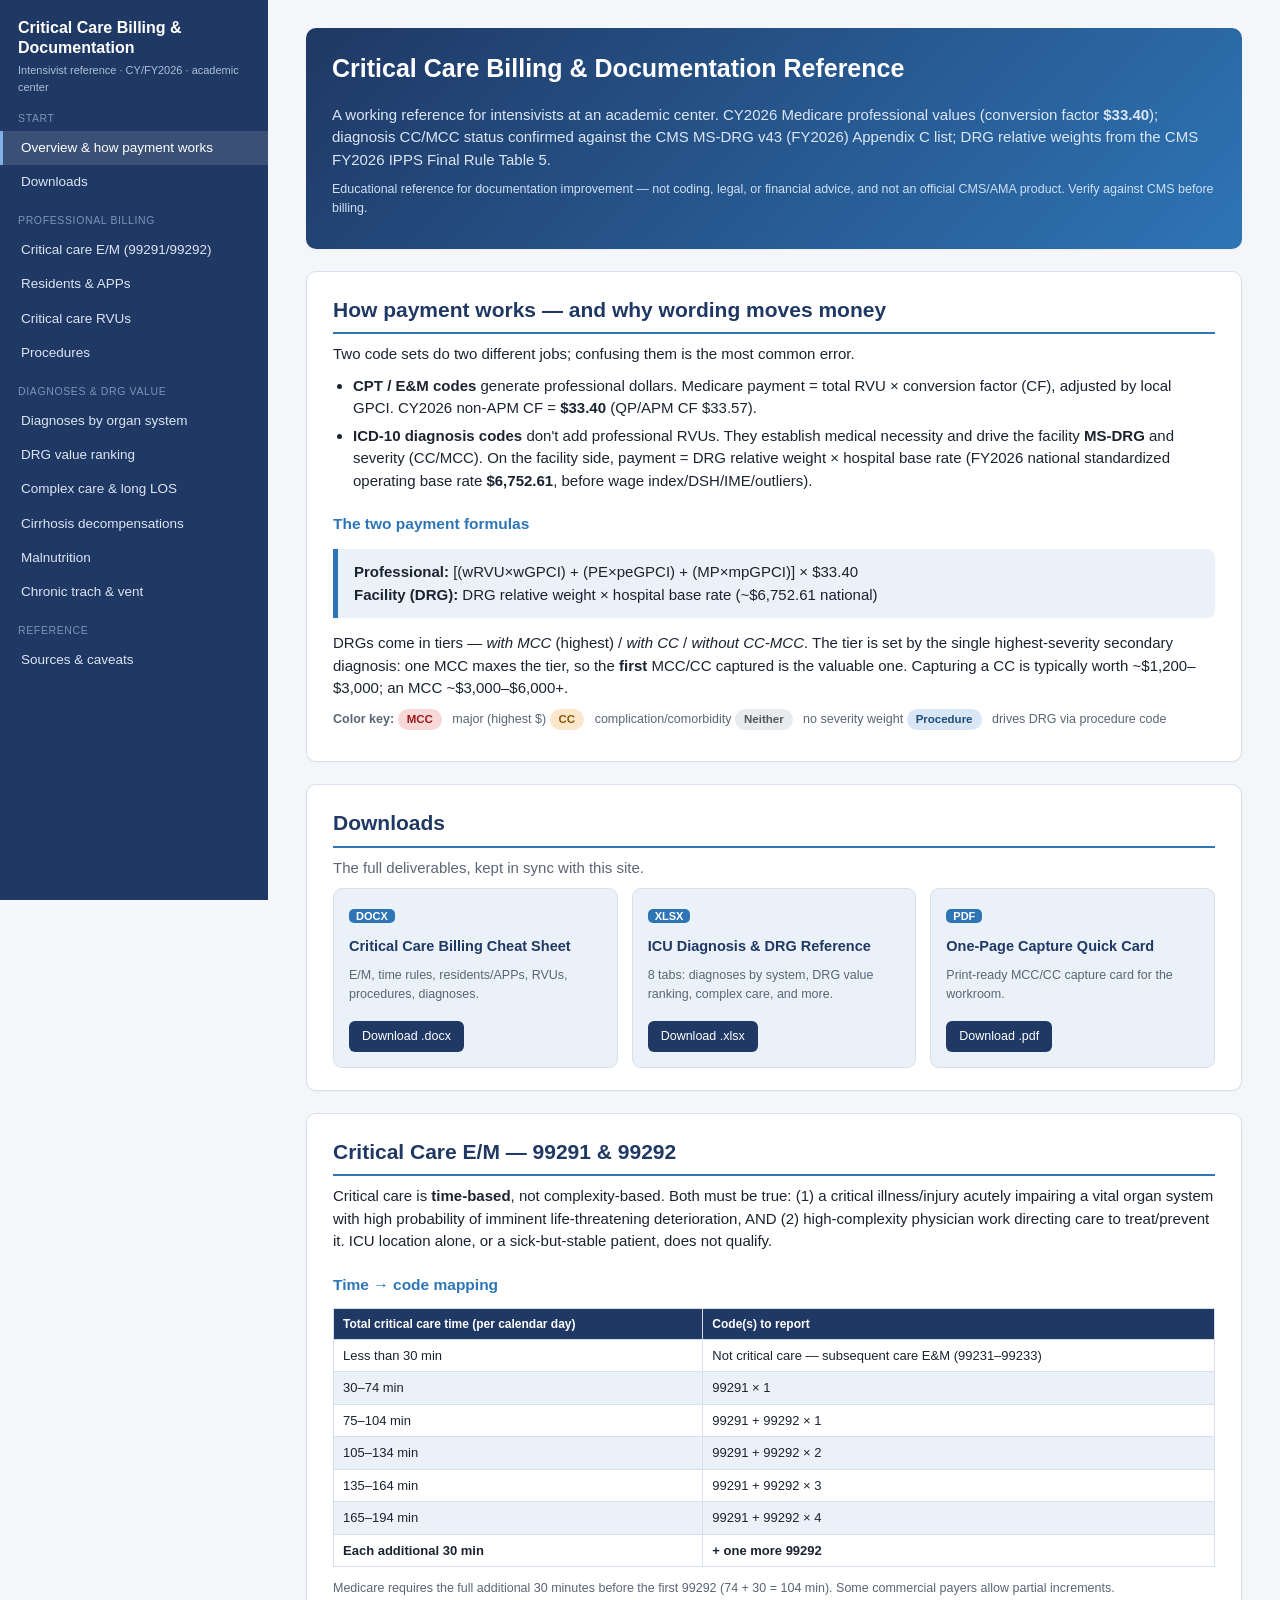
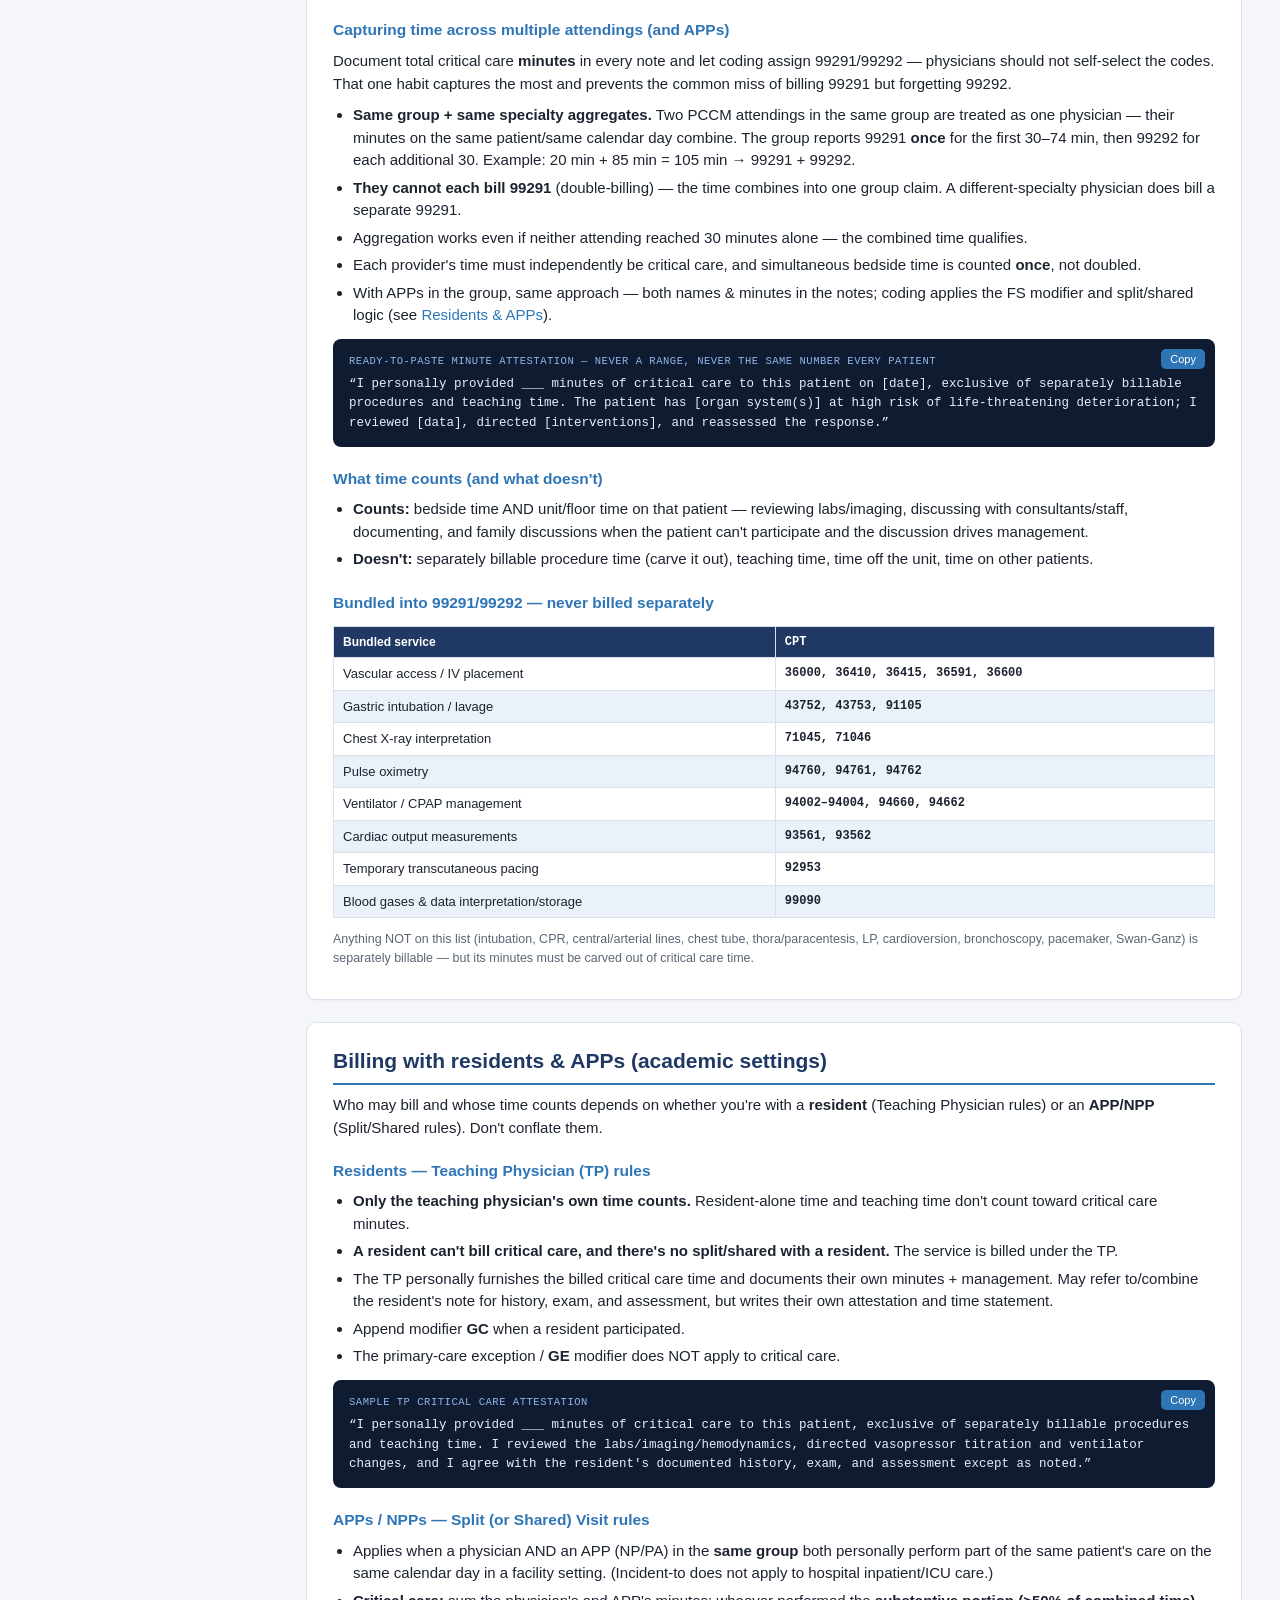
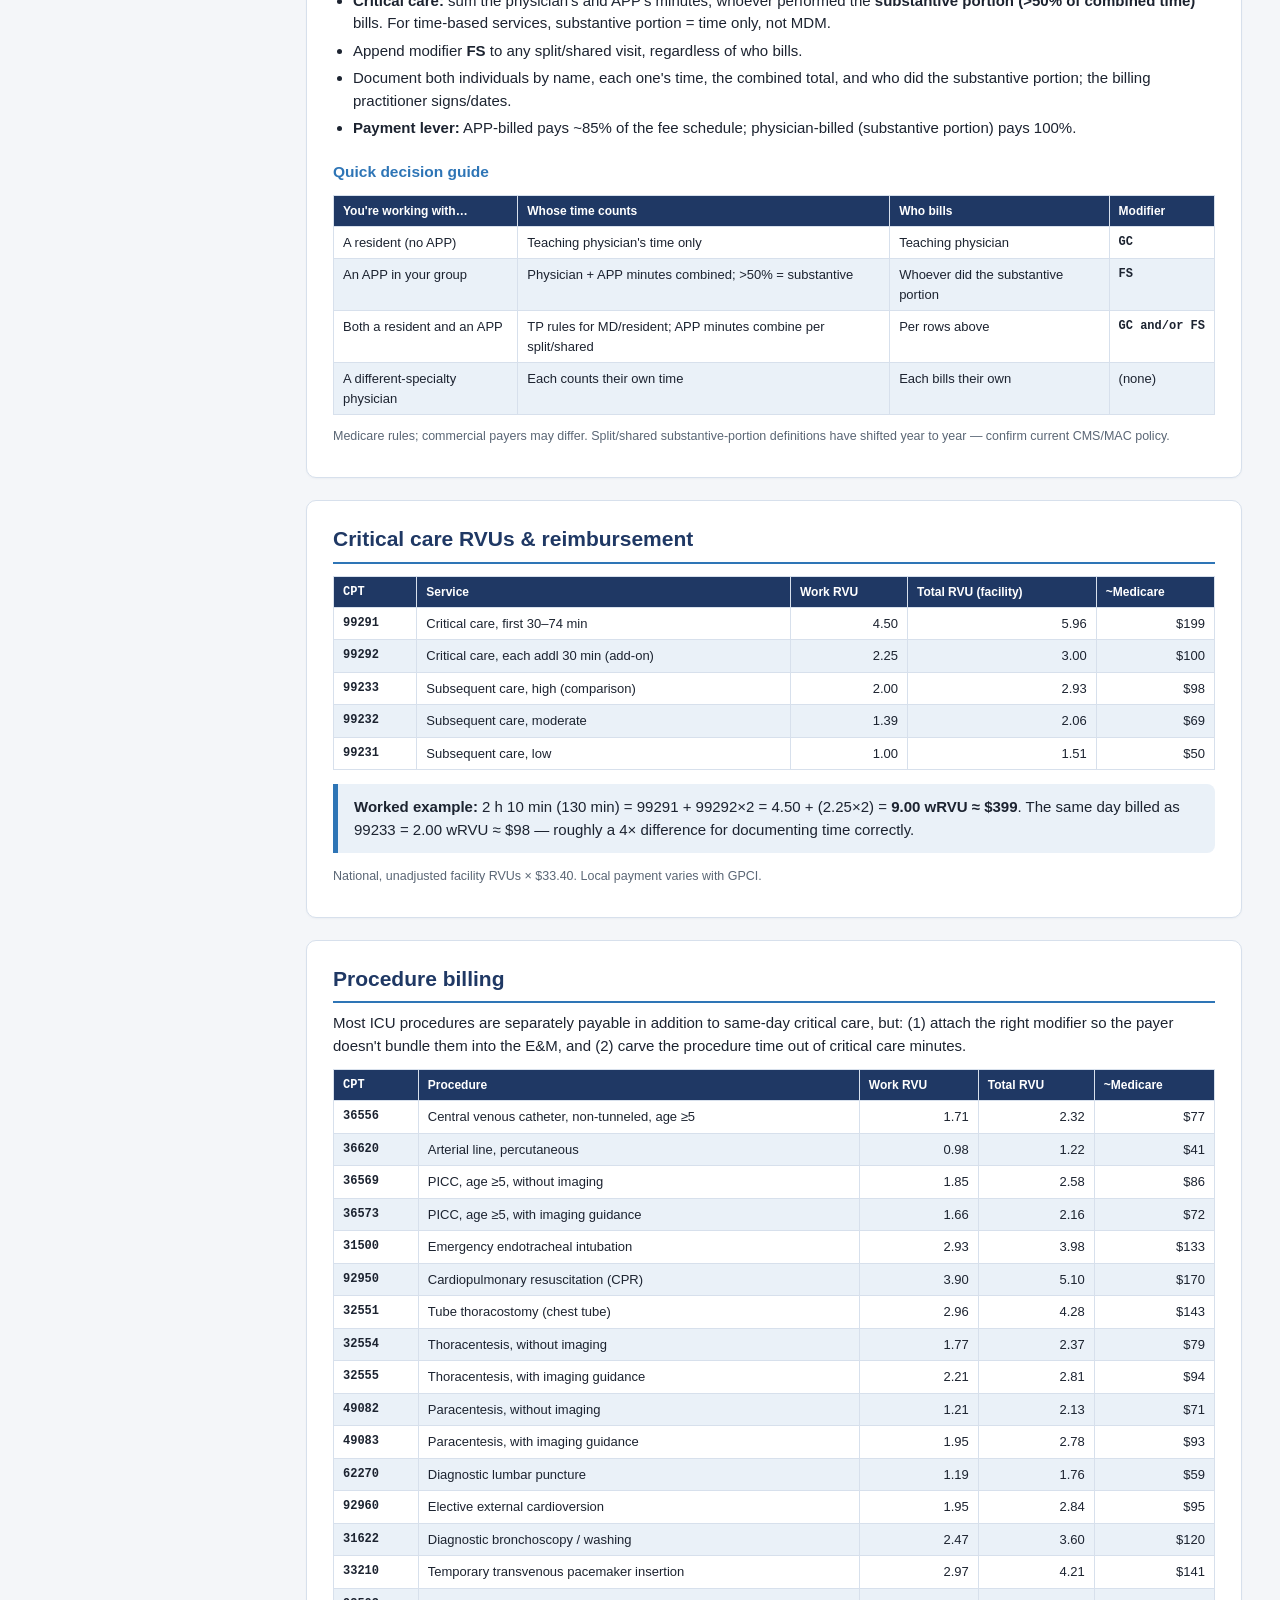
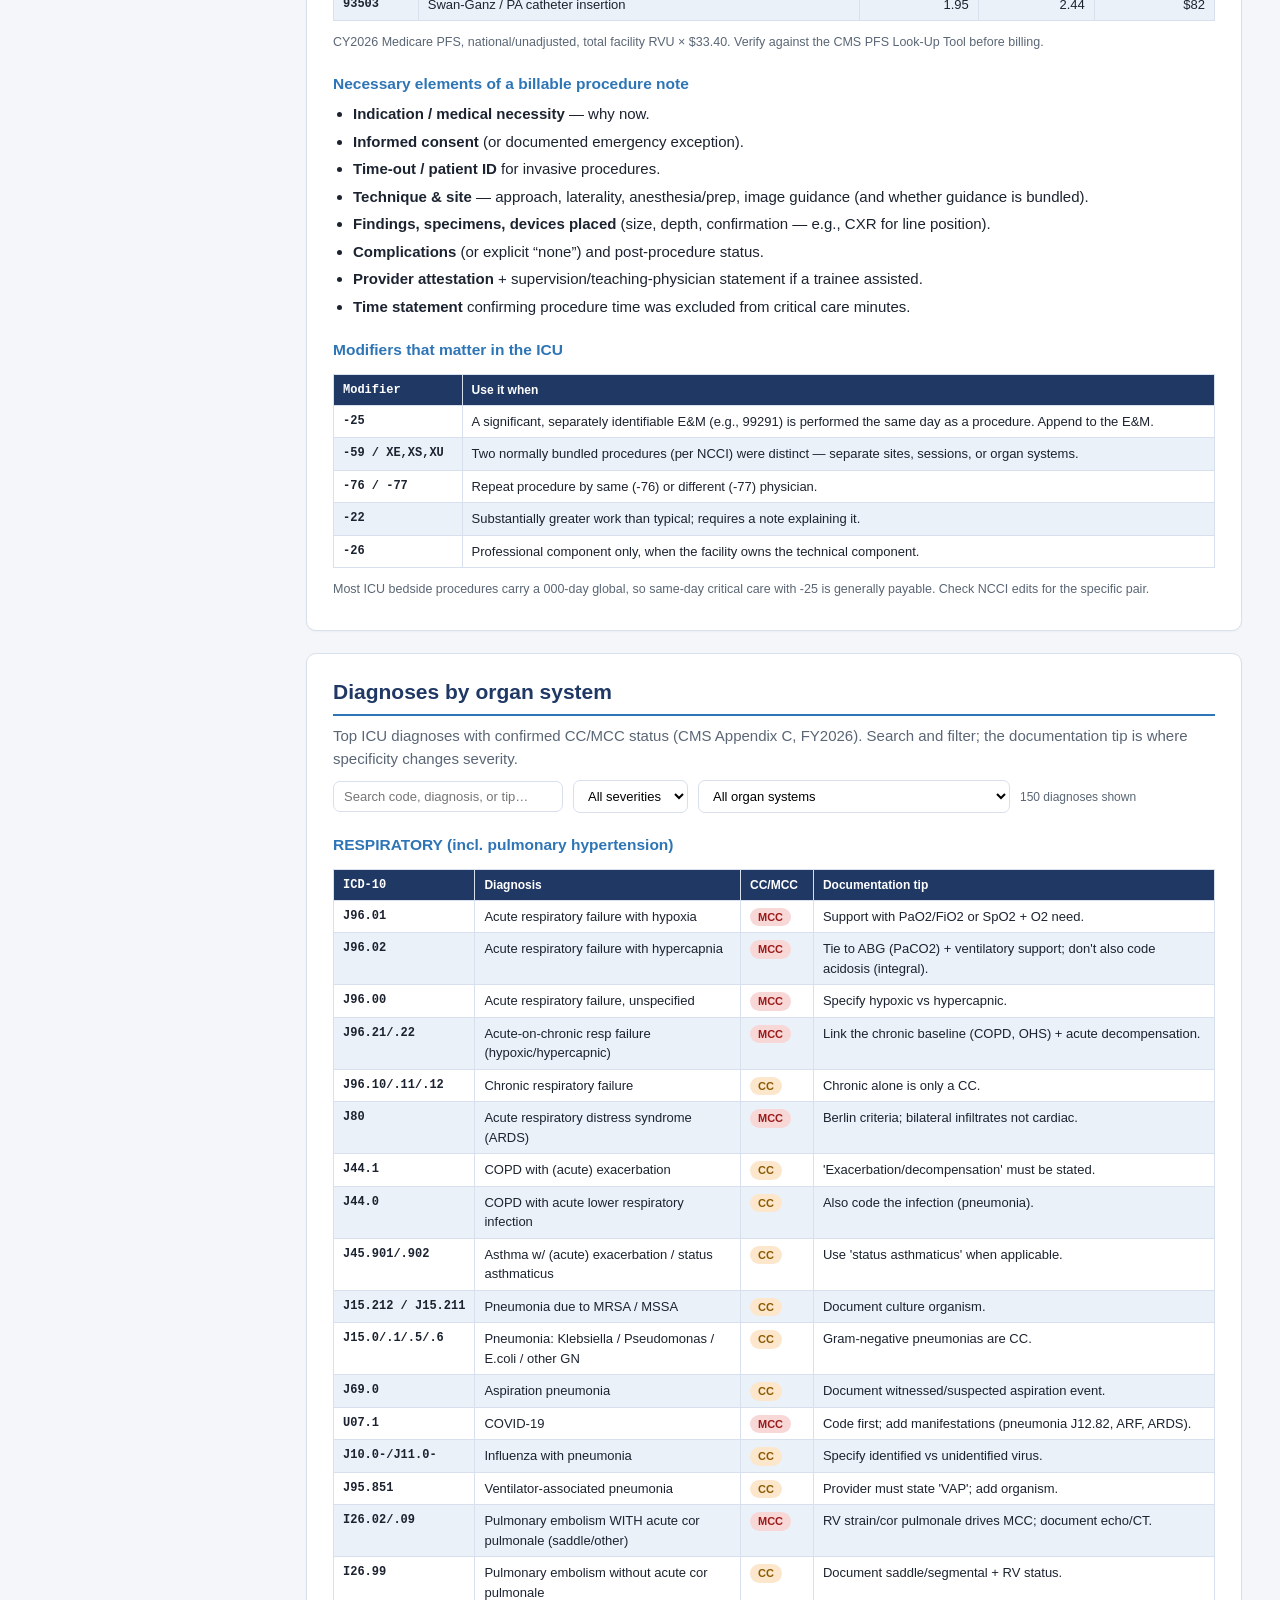
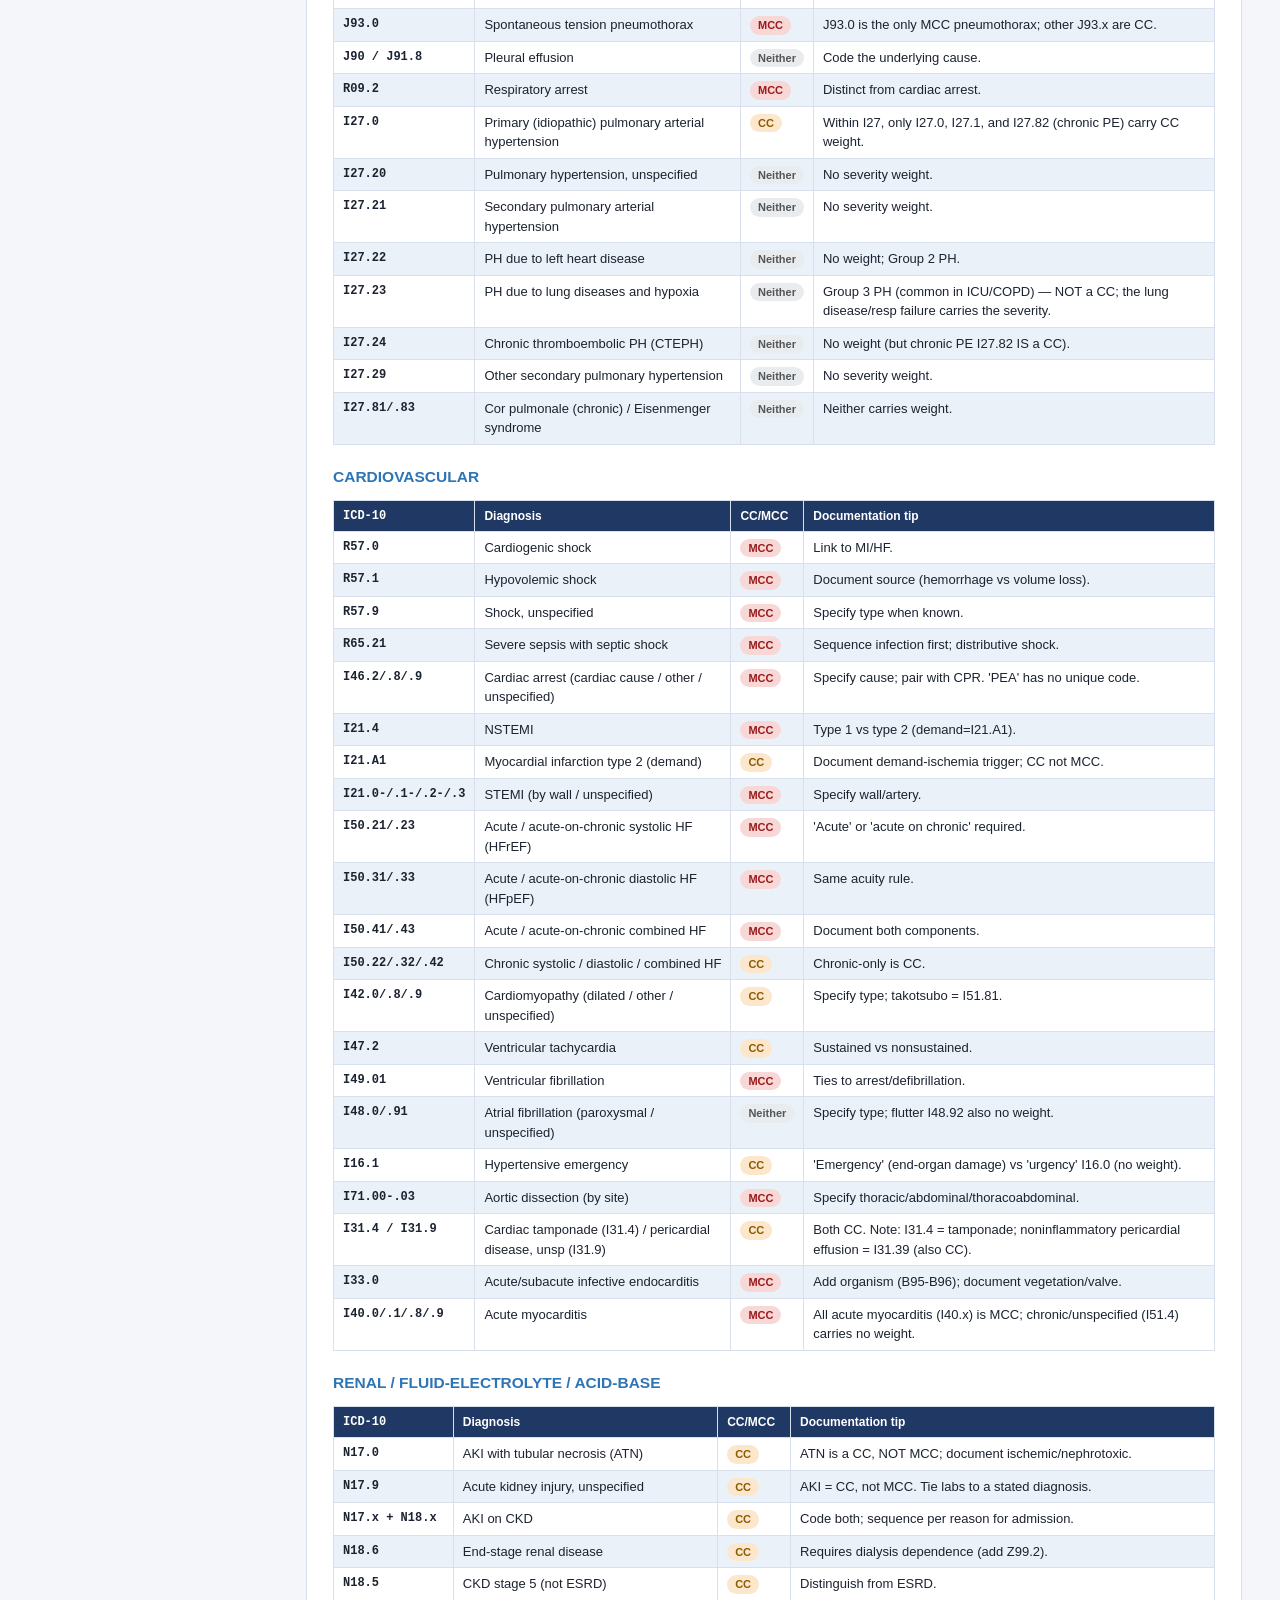
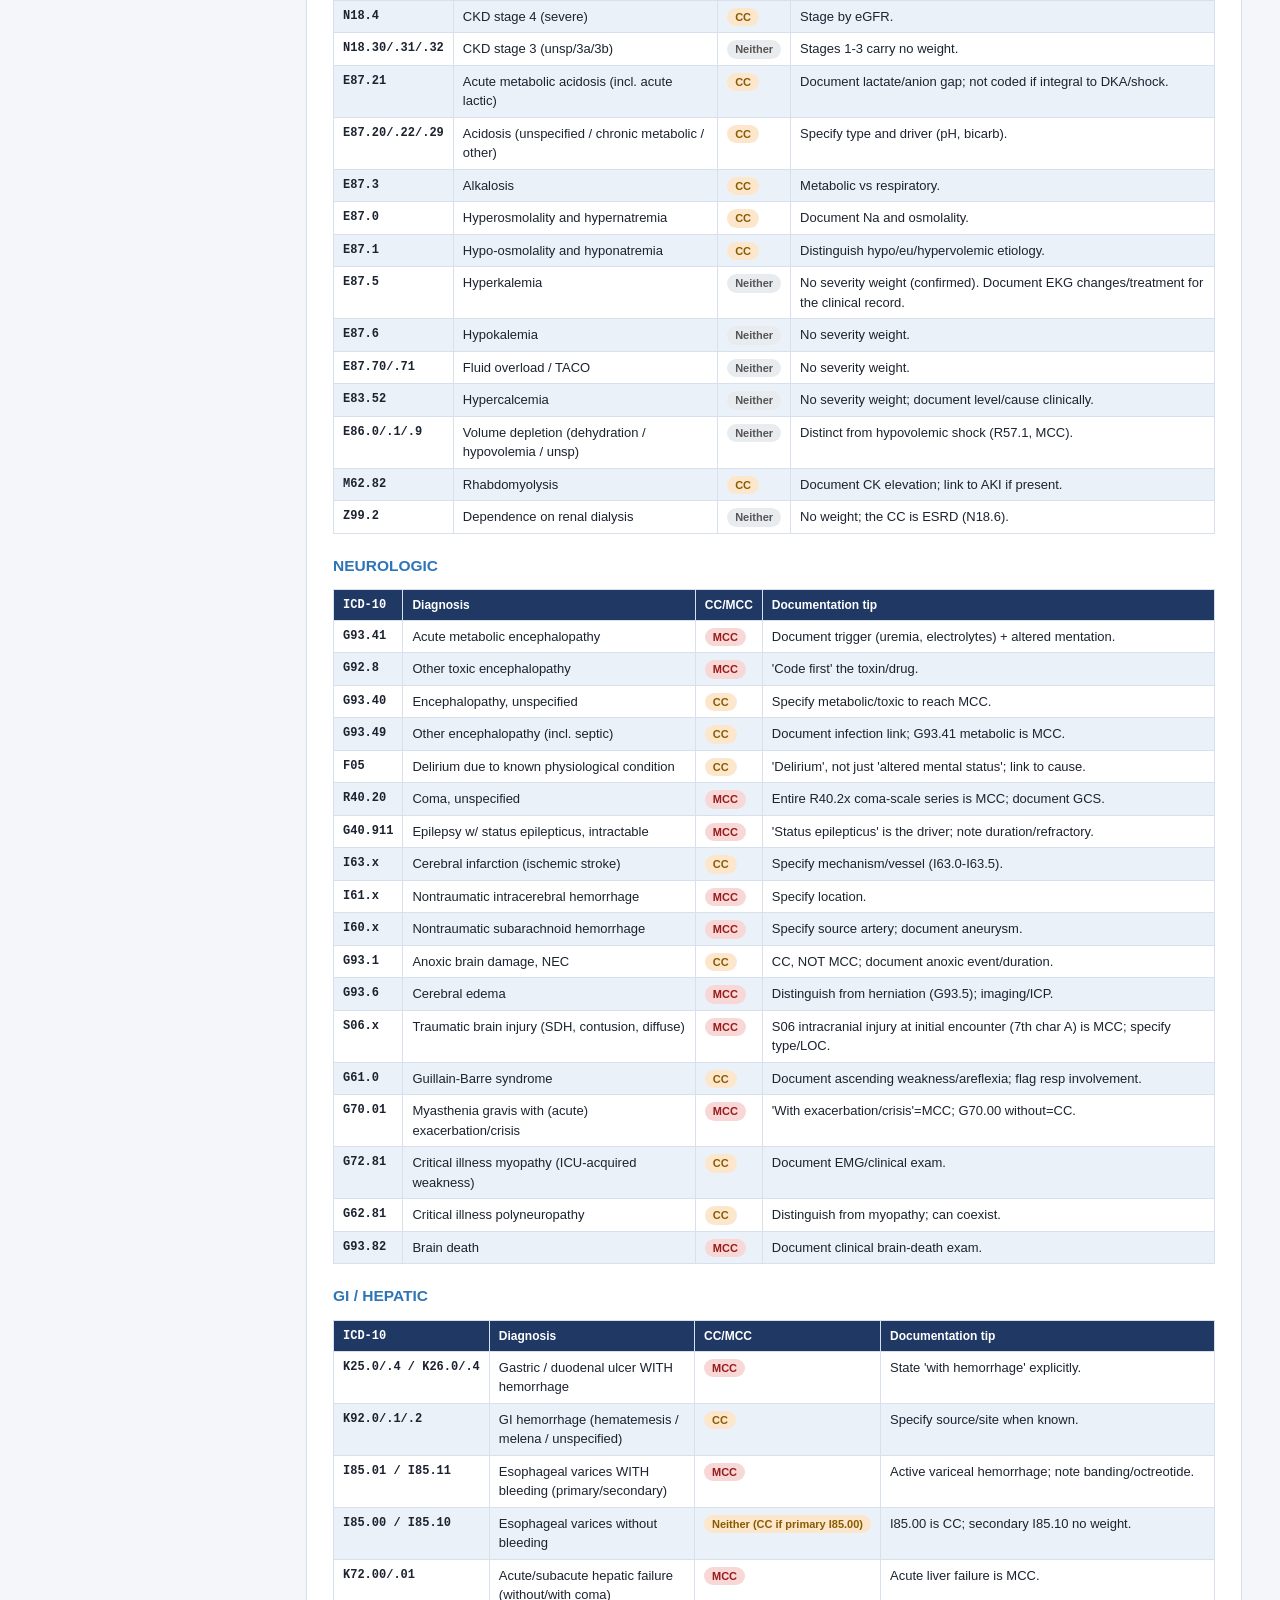
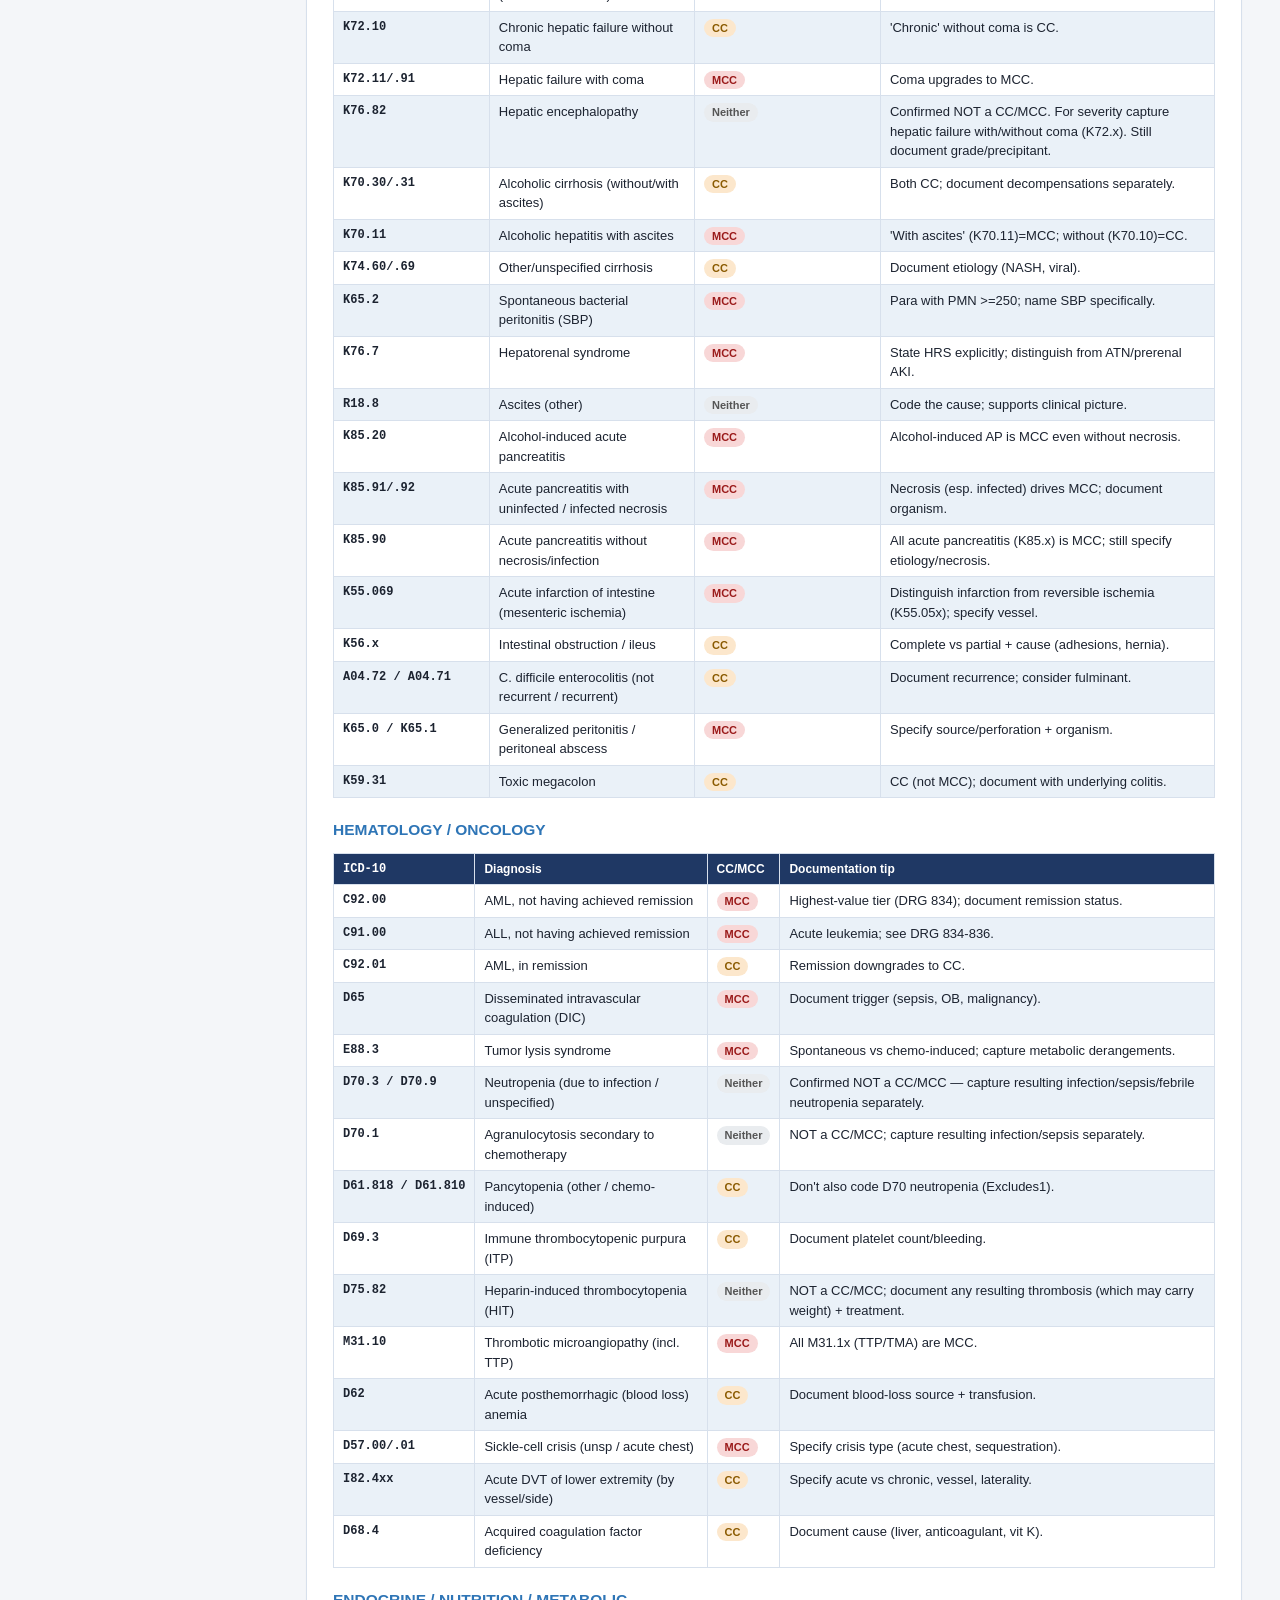
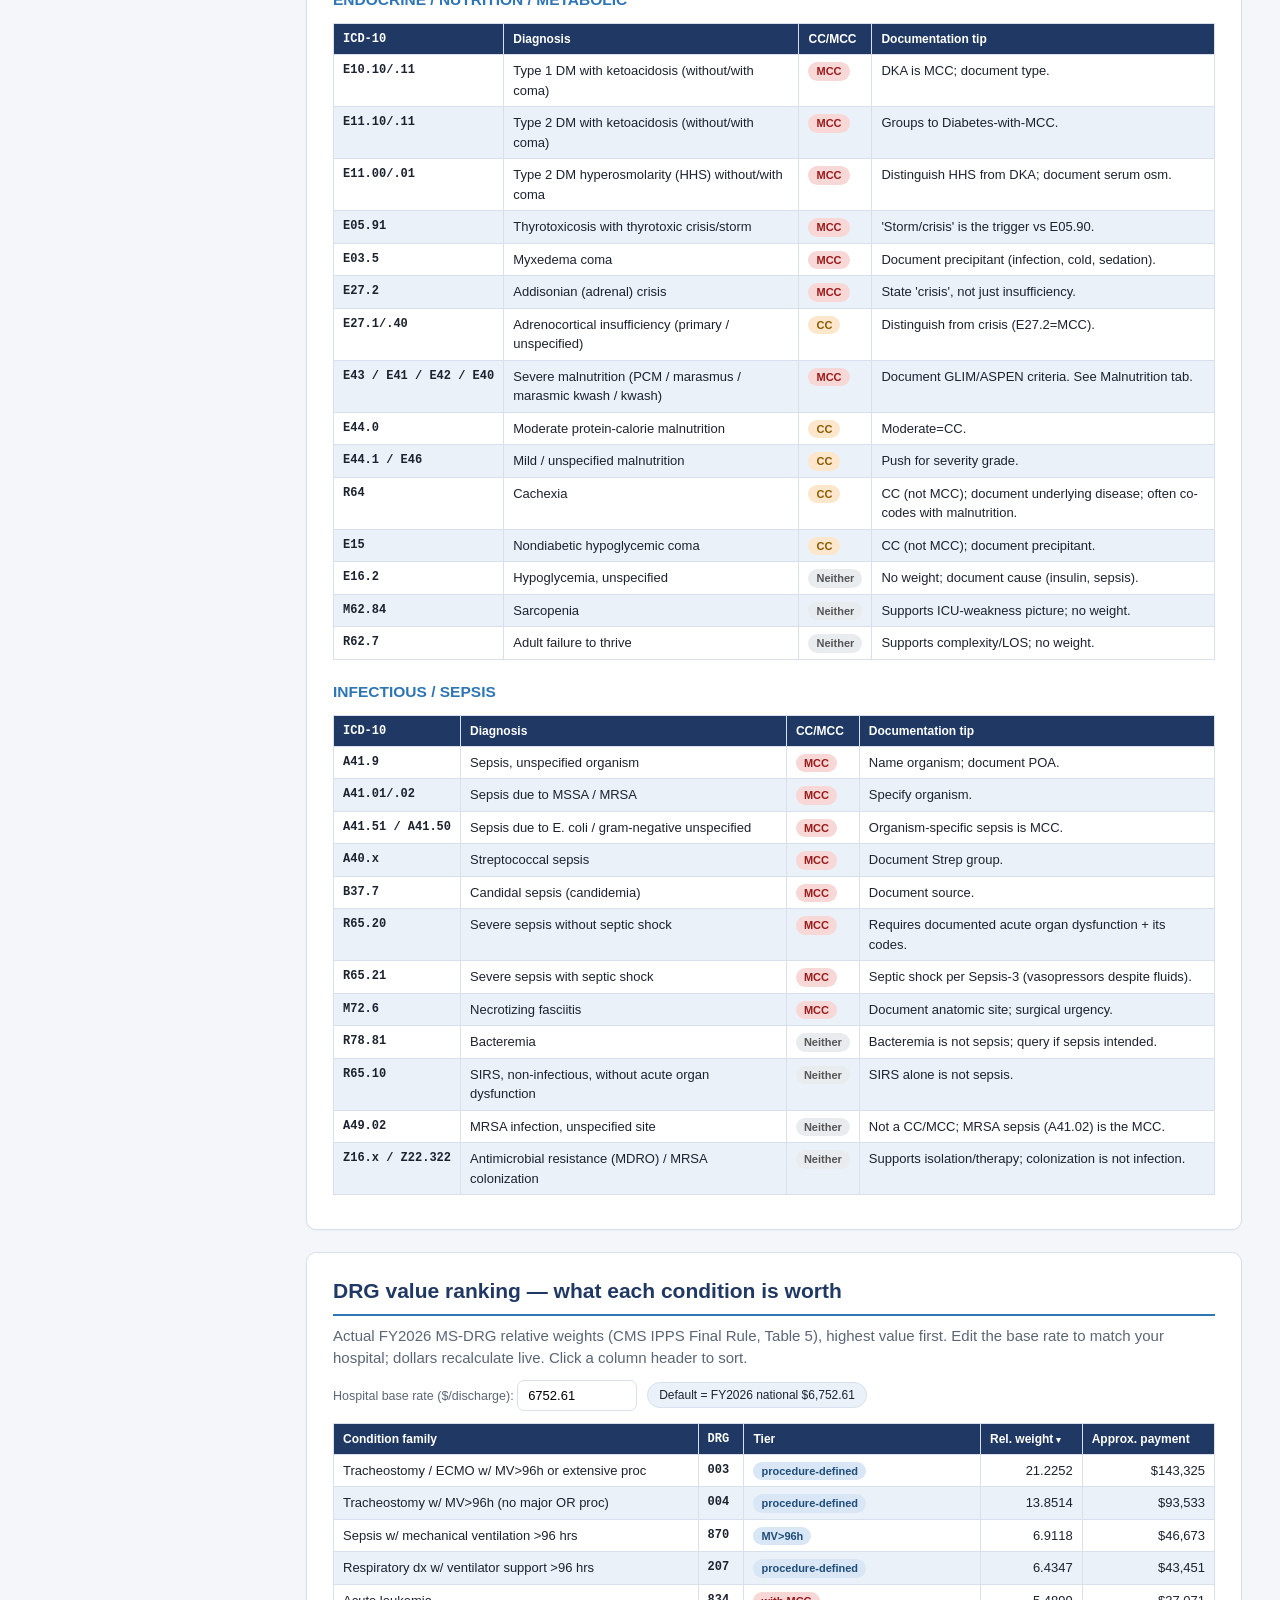
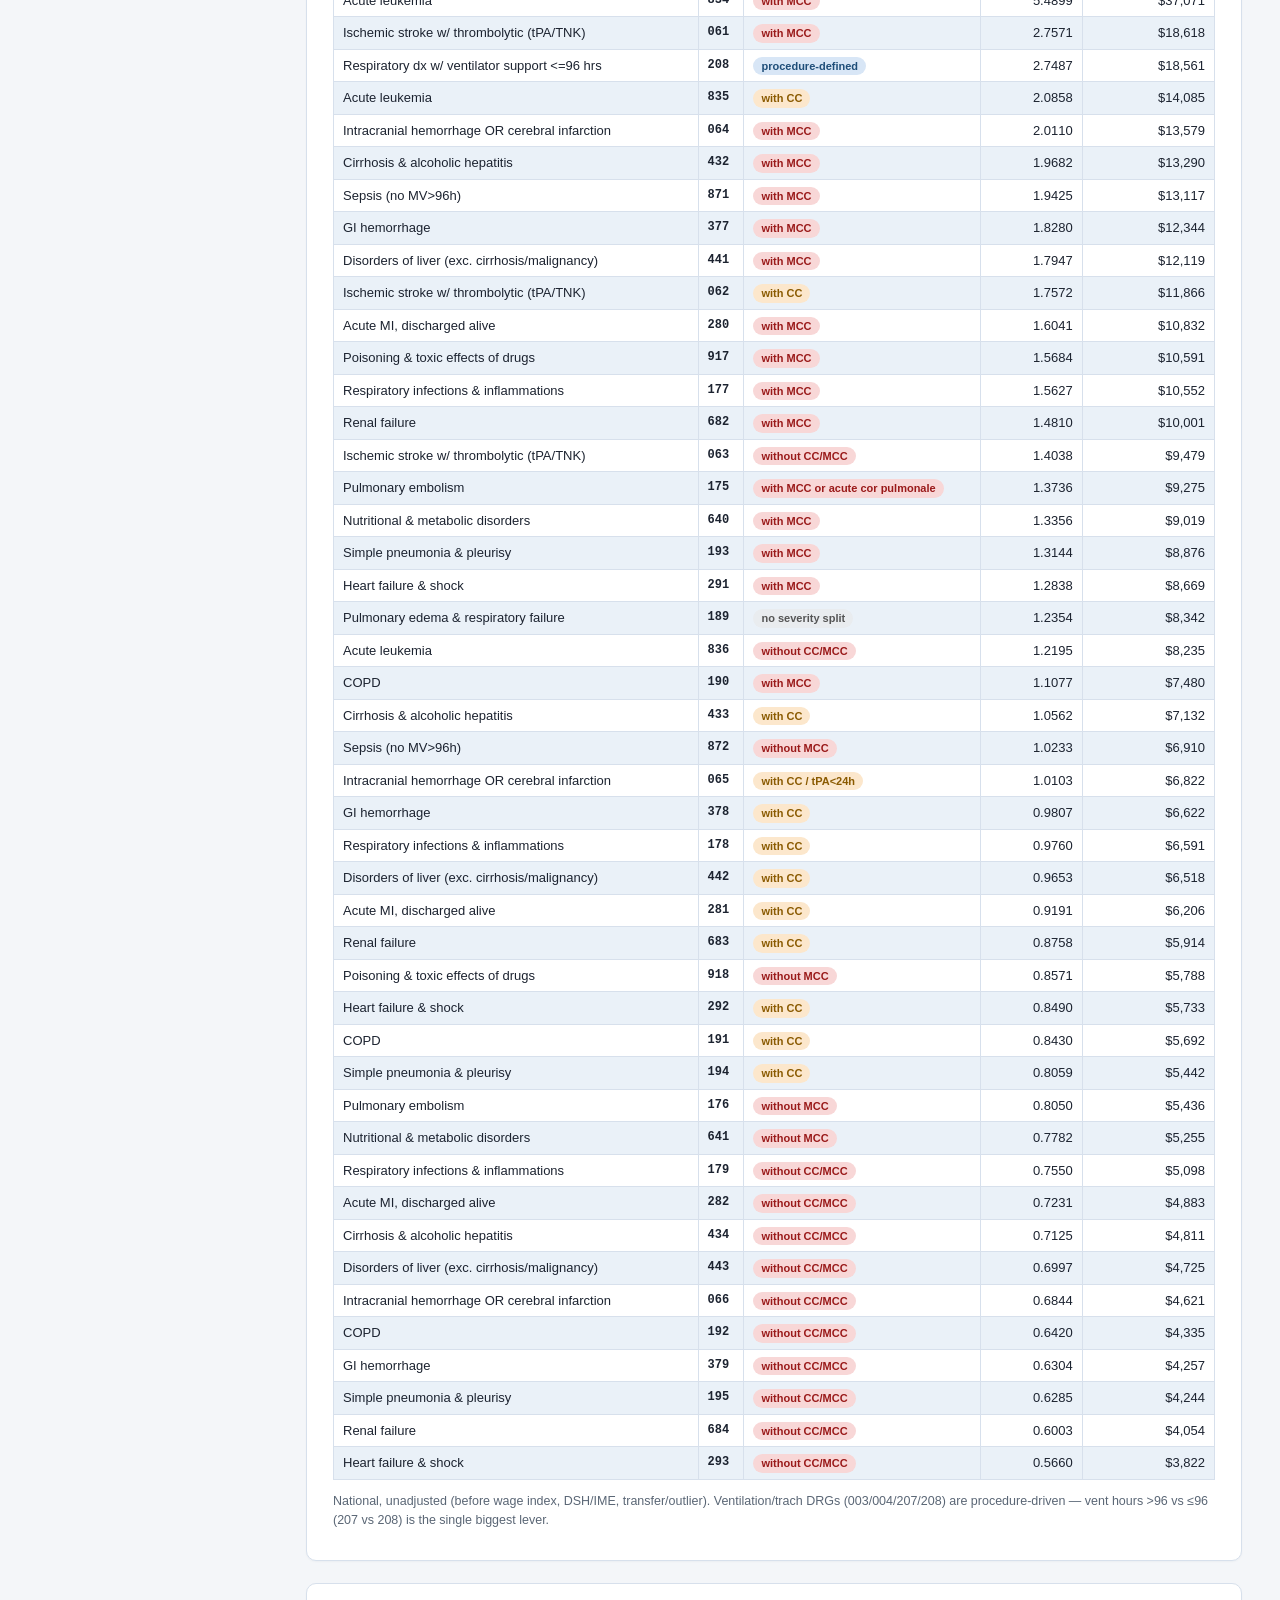
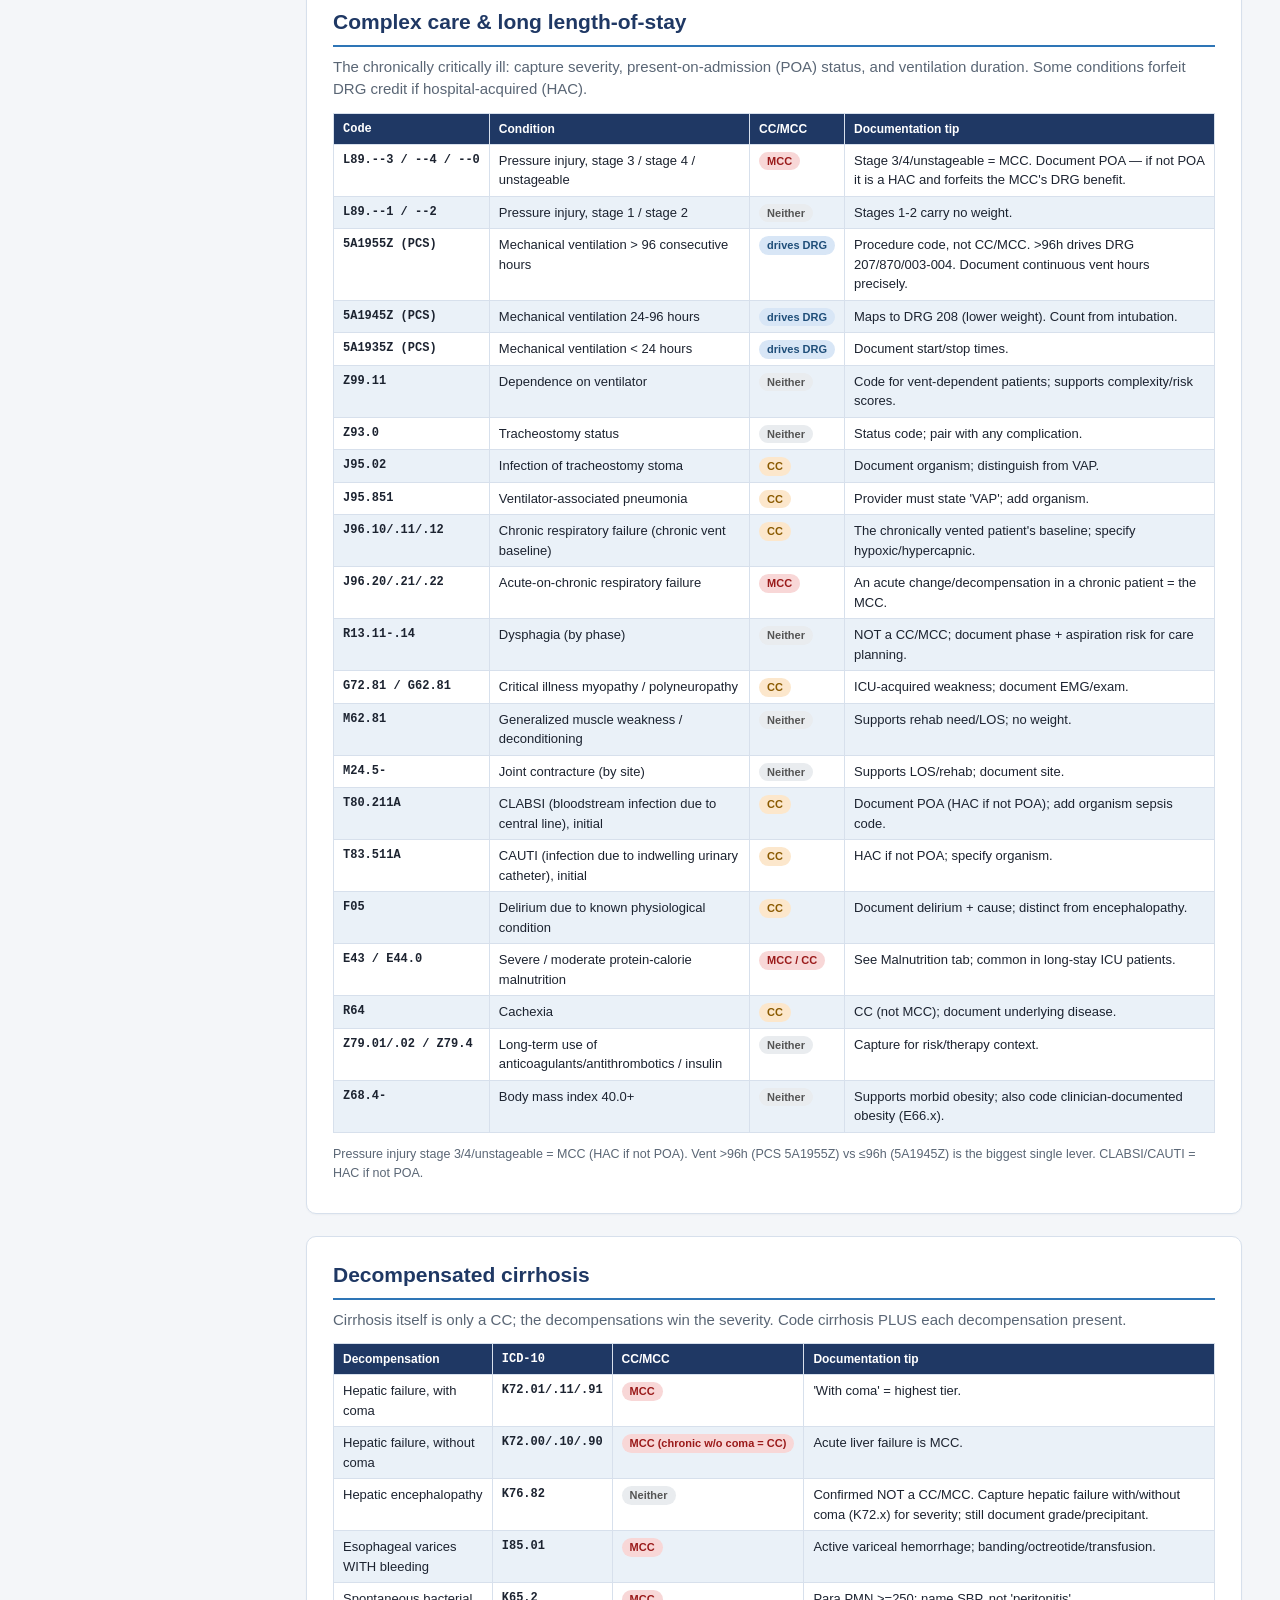
==== index.html @ 29c18fe4 "Initial site upload." ====
<!DOCTYPE html>
<html lang="en">
<head>
<meta charset="utf-8">
<meta name="viewport" content="width=device-width, initial-scale=1">
<title>Critical Care Billing & Documentation Reference — CY/FY2026</title>
<meta name="description" content="Critical care billing, documentation, RVU, and ICD-10/DRG reference for intensivists. CY2026 Medicare values; CC/MCC confirmed against CMS Appendix C.">
<link rel="stylesheet" href="styles.css">
</head>
<body>
<div class="layout">
  <aside class="sidebar">
    <h1>Critical Care Billing &amp; Documentation</h1>
    <div class="sub">Intensivist reference &middot; CY/FY2026 &middot; academic center</div>
    <nav>
      <div class="grp">Start</div>
      <a href="#overview">Overview &amp; how payment works</a>
      <a href="#downloads">Downloads</a>
      <div class="grp">Professional billing</div>
      <a href="#em">Critical care E/M (99291/99292)</a>
      <a href="#trainees">Residents &amp; APPs</a>
      <a href="#rvu">Critical care RVUs</a>
      <a href="#procedures">Procedures</a>
      <div class="grp">Diagnoses &amp; DRG value</div>
      <a href="#diagnoses">Diagnoses by organ system</a>
      <a href="#drg">DRG value ranking</a>
      <a href="#complex">Complex care &amp; long LOS</a>
      <a href="#cirrhosis">Cirrhosis decompensations</a>
      <a href="#malnutrition">Malnutrition</a>
      <a href="#trach">Chronic trach &amp; vent</a>
      <div class="grp">Reference</div>
      <a href="#sources">Sources &amp; caveats</a>
    </nav>
  </aside>

  <div class="main">
    <div class="topbar">
      <button id="menubtn" aria-label="Menu">&#9776;</button>
      <span class="t">Critical Care Billing Reference</span>
    </div>
    <div class="wrap">

      <!-- OVERVIEW -->
      <section id="overview" class="hero">
        <h2>Critical Care Billing &amp; Documentation Reference</h2>
        <p>A working reference for intensivists at an academic center. CY2026 Medicare professional values (conversion factor <strong>$33.40</strong>); diagnosis CC/MCC status confirmed against the CMS MS-DRG v43 (FY2026) Appendix C list; DRG relative weights from the CMS FY2026 IPPS Final Rule Table 5.</p>
        <p class="small" style="color:#cfe0f5">Educational reference for documentation improvement — not coding, legal, or financial advice, and not an official CMS/AMA product. Verify against CMS before billing.</p>
      </section>

      <section>
        <h2>How payment works — and why wording moves money</h2>
        <p>Two code sets do two different jobs; confusing them is the most common error.</p>
        <ul>
          <li><strong>CPT / E&amp;M codes</strong> generate professional dollars. Medicare payment = total RVU &times; conversion factor (CF), adjusted by local GPCI. CY2026 non-APM CF = <strong>$33.40</strong> (QP/APM CF $33.57).</li>
          <li><strong>ICD-10 diagnosis codes</strong> don't add professional RVUs. They establish medical necessity and drive the facility <strong>MS-DRG</strong> and severity (CC/MCC). On the facility side, payment = DRG relative weight &times; hospital base rate (FY2026 national standardized operating base rate <strong>$6,752.61</strong>, before wage index/DSH/IME/outliers).</li>
        </ul>
        <h3>The two payment formulas</h3>
        <p class="callout"><strong>Professional:</strong> [(wRVU&times;wGPCI) + (PE&times;peGPCI) + (MP&times;mpGPCI)] &times; $33.40<br>
        <strong>Facility (DRG):</strong> DRG relative weight &times; hospital base rate (~$6,752.61 national)</p>
        <p>DRGs come in tiers — <em>with MCC</em> (highest) / <em>with CC</em> / <em>without CC-MCC</em>. The tier is set by the single highest-severity secondary diagnosis: one MCC maxes the tier, so the <strong>first</strong> MCC/CC captured is the valuable one. Capturing a CC is typically worth ~$1,200–$3,000; an MCC ~$3,000–$6,000+.</p>
        <p class="badge-key small"><strong>Color key:</strong>
          <span class="b mcc">MCC</span> major (highest $)
          <span class="b cc">CC</span> complication/comorbidity
          <span class="b neither">Neither</span> no severity weight
          <span class="b proc">Procedure</span> drives DRG via procedure code
        </p>
      </section>

      <!-- DOWNLOADS -->
      <section id="downloads">
        <h2>Downloads</h2>
        <p class="lead">The full deliverables, kept in sync with this site.</p>
        <div class="dl-grid">
          <div class="dl-card"><span class="ext">DOCX</span>
            <h4>Critical Care Billing Cheat Sheet</h4>
            <p class="small">E/M, time rules, residents/APPs, RVUs, procedures, diagnoses.</p>
            <a class="btn" href="downloads/Critical_Care_Billing_Cheat_Sheet_2026.docx" download>Download .docx</a>
          </div>
          <div class="dl-card"><span class="ext">XLSX</span>
            <h4>ICU Diagnosis &amp; DRG Reference</h4>
            <p class="small">8 tabs: diagnoses by system, DRG value ranking, complex care, and more.</p>
            <a class="btn" href="downloads/ICU_Diagnosis_DRG_Reference_2026.xlsx" download>Download .xlsx</a>
          </div>
          <div class="dl-card"><span class="ext">PDF</span>
            <h4>One-Page Capture Quick Card</h4>
            <p class="small">Print-ready MCC/CC capture card for the workroom.</p>
            <a class="btn" href="downloads/ICU_Capture_QuickCard.pdf" download>Download .pdf</a>
          </div>
        </div>
      </section>

      <!-- E/M -->
      <section id="em">
        <h2>Critical Care E/M — 99291 &amp; 99292</h2>
        <p>Critical care is <strong>time-based</strong>, not complexity-based. Both must be true: (1) a critical illness/injury acutely impairing a vital organ system with high probability of imminent life-threatening deterioration, AND (2) high-complexity physician work directing care to treat/prevent it. ICU location alone, or a sick-but-stable patient, does not qualify.</p>

        <h3>Time &rarr; code mapping</h3>
        <div class="tbl-wrap"><table>
          <thead><tr><th>Total critical care time (per calendar day)</th><th>Code(s) to report</th></tr></thead>
          <tbody>
            <tr><td>Less than 30 min</td><td>Not critical care — subsequent care E&amp;M (99231–99233)</td></tr>
            <tr><td>30–74 min</td><td>99291 &times; 1</td></tr>
            <tr><td>75–104 min</td><td>99291 + 99292 &times; 1</td></tr>
            <tr><td>105–134 min</td><td>99291 + 99292 &times; 2</td></tr>
            <tr><td>135–164 min</td><td>99291 + 99292 &times; 3</td></tr>
            <tr><td>165–194 min</td><td>99291 + 99292 &times; 4</td></tr>
            <tr><td><strong>Each additional 30 min</strong></td><td><strong>+ one more 99292</strong></td></tr>
          </tbody>
        </table></div>
        <p class="small">Medicare requires the full additional 30 minutes before the first 99292 (74 + 30 = 104 min). Some commercial payers allow partial increments.</p>

        <h3>Capturing time across multiple attendings (and APPs)</h3>
        <p>Document total critical care <strong>minutes</strong> in every note and let coding assign 99291/99292 — physicians should not self-select the codes. That one habit captures the most and prevents the common miss of billing 99291 but forgetting 99292.</p>
        <ul>
          <li><strong>Same group + same specialty aggregates.</strong> Two PCCM attendings in the same group are treated as one physician — their minutes on the same patient/same calendar day combine. The group reports 99291 <strong>once</strong> for the first 30–74 min, then 99292 for each additional 30. Example: 20 min + 85 min = 105 min &rarr; 99291 + 99292.</li>
          <li><strong>They cannot each bill 99291</strong> (double-billing) — the time combines into one group claim. A different-specialty physician does bill a separate 99291.</li>
          <li>Aggregation works even if neither attending reached 30 minutes alone — the combined time qualifies.</li>
          <li>Each provider's time must independently be critical care, and simultaneous bedside time is counted <strong>once</strong>, not doubled.</li>
          <li>With APPs in the group, same approach — both names &amp; minutes in the notes; coding applies the FS modifier and split/shared logic (see <a href="#trainees">Residents &amp; APPs</a>).</li>
        </ul>
        <div class="smartphrase" id="sp1" data-copy="I personally provided ___ minutes of critical care to this patient on [date], exclusive of separately billable procedures and teaching time. The patient has [organ system(s)] at high risk of life-threatening deterioration; I reviewed [data], directed [interventions], and reassessed the response.">
          <button class="copybtn" data-target="sp1">Copy</button>
          <span class="lbl">Ready-to-paste minute attestation — never a range, never the same number every patient</span>
          &ldquo;I personally provided ___ minutes of critical care to this patient on [date], exclusive of separately billable procedures and teaching time. The patient has [organ system(s)] at high risk of life-threatening deterioration; I reviewed [data], directed [interventions], and reassessed the response.&rdquo;
        </div>

        <h3>What time counts (and what doesn't)</h3>
        <ul>
          <li><strong>Counts:</strong> bedside time AND unit/floor time on that patient — reviewing labs/imaging, discussing with consultants/staff, documenting, and family discussions when the patient can't participate and the discussion drives management.</li>
          <li><strong>Doesn't:</strong> separately billable procedure time (carve it out), teaching time, time off the unit, time on other patients.</li>
        </ul>

        <h3>Bundled into 99291/99292 — never billed separately</h3>
        <div class="tbl-wrap"><table>
          <thead><tr><th>Bundled service</th><th class="code">CPT</th></tr></thead>
          <tbody>
            <tr><td>Vascular access / IV placement</td><td class="code">36000, 36410, 36415, 36591, 36600</td></tr>
            <tr><td>Gastric intubation / lavage</td><td class="code">43752, 43753, 91105</td></tr>
            <tr><td>Chest X-ray interpretation</td><td class="code">71045, 71046</td></tr>
            <tr><td>Pulse oximetry</td><td class="code">94760, 94761, 94762</td></tr>
            <tr><td>Ventilator / CPAP management</td><td class="code">94002–94004, 94660, 94662</td></tr>
            <tr><td>Cardiac output measurements</td><td class="code">93561, 93562</td></tr>
            <tr><td>Temporary transcutaneous pacing</td><td class="code">92953</td></tr>
            <tr><td>Blood gases &amp; data interpretation/storage</td><td class="code">99090</td></tr>
          </tbody>
        </table></div>
        <p class="small">Anything NOT on this list (intubation, CPR, central/arterial lines, chest tube, thora/paracentesis, LP, cardioversion, bronchoscopy, pacemaker, Swan-Ganz) is separately billable — but its minutes must be carved out of critical care time.</p>
      </section>

      <!-- TRAINEES -->
      <section id="trainees">
        <h2>Billing with residents &amp; APPs (academic settings)</h2>
        <p>Who may bill and whose time counts depends on whether you're with a <strong>resident</strong> (Teaching Physician rules) or an <strong>APP/NPP</strong> (Split/Shared rules). Don't conflate them.</p>

        <h3>Residents — Teaching Physician (TP) rules</h3>
        <ul>
          <li><strong>Only the teaching physician's own time counts.</strong> Resident-alone time and teaching time don't count toward critical care minutes.</li>
          <li><strong>A resident can't bill critical care, and there's no split/shared with a resident.</strong> The service is billed under the TP.</li>
          <li>The TP personally furnishes the billed critical care time and documents their own minutes + management. May refer to/combine the resident's note for history, exam, and assessment, but writes their own attestation and time statement.</li>
          <li>Append modifier <strong>GC</strong> when a resident participated.</li>
          <li>The primary-care exception / <strong>GE</strong> modifier does NOT apply to critical care.</li>
        </ul>
        <div class="smartphrase" id="sp2" data-copy="I personally provided ___ minutes of critical care to this patient, exclusive of separately billable procedures and teaching time. I reviewed the labs/imaging/hemodynamics, directed vasopressor titration and ventilator changes, and I agree with the resident's documented history, exam, and assessment except as noted.">
          <button class="copybtn" data-target="sp2">Copy</button>
          <span class="lbl">Sample TP critical care attestation</span>
          &ldquo;I personally provided ___ minutes of critical care to this patient, exclusive of separately billable procedures and teaching time. I reviewed the labs/imaging/hemodynamics, directed vasopressor titration and ventilator changes, and I agree with the resident's documented history, exam, and assessment except as noted.&rdquo;
        </div>

        <h3>APPs / NPPs — Split (or Shared) Visit rules</h3>
        <ul>
          <li>Applies when a physician AND an APP (NP/PA) in the <strong>same group</strong> both personally perform part of the same patient's care on the same calendar day in a facility setting. (Incident-to does not apply to hospital inpatient/ICU care.)</li>
          <li><strong>Critical care:</strong> sum the physician's and APP's minutes; whoever performed the <strong>substantive portion (&gt;50% of combined time)</strong> bills. For time-based services, substantive portion = time only, not MDM.</li>
          <li>Append modifier <strong>FS</strong> to any split/shared visit, regardless of who bills.</li>
          <li>Document both individuals by name, each one's time, the combined total, and who did the substantive portion; the billing practitioner signs/dates.</li>
          <li><strong>Payment lever:</strong> APP-billed pays ~85% of the fee schedule; physician-billed (substantive portion) pays 100%.</li>
        </ul>

        <h3>Quick decision guide</h3>
        <div class="tbl-wrap"><table>
          <thead><tr><th>You're working with…</th><th>Whose time counts</th><th>Who bills</th><th>Modifier</th></tr></thead>
          <tbody>
            <tr><td>A resident (no APP)</td><td>Teaching physician's time only</td><td>Teaching physician</td><td class="code">GC</td></tr>
            <tr><td>An APP in your group</td><td>Physician + APP minutes combined; &gt;50% = substantive</td><td>Whoever did the substantive portion</td><td class="code">FS</td></tr>
            <tr><td>Both a resident and an APP</td><td>TP rules for MD/resident; APP minutes combine per split/shared</td><td>Per rows above</td><td class="code">GC and/or FS</td></tr>
            <tr><td>A different-specialty physician</td><td>Each counts their own time</td><td>Each bills their own</td><td>(none)</td></tr>
          </tbody>
        </table></div>
        <p class="small">Medicare rules; commercial payers may differ. Split/shared substantive-portion definitions have shifted year to year — confirm current CMS/MAC policy.</p>
      </section>

      <!-- RVU -->
      <section id="rvu">
        <h2>Critical care RVUs &amp; reimbursement</h2>
        <div class="tbl-wrap"><table>
          <thead><tr><th class="code">CPT</th><th>Service</th><th class="num">Work RVU</th><th class="num">Total RVU (facility)</th><th class="num">~Medicare</th></tr></thead>
          <tbody>
            <tr><td class="code">99291</td><td>Critical care, first 30–74 min</td><td class="num">4.50</td><td class="num">5.96</td><td class="num">$199</td></tr>
            <tr><td class="code">99292</td><td>Critical care, each addl 30 min (add-on)</td><td class="num">2.25</td><td class="num">3.00</td><td class="num">$100</td></tr>
            <tr><td class="code">99233</td><td>Subsequent care, high (comparison)</td><td class="num">2.00</td><td class="num">2.93</td><td class="num">$98</td></tr>
            <tr><td class="code">99232</td><td>Subsequent care, moderate</td><td class="num">1.39</td><td class="num">2.06</td><td class="num">$69</td></tr>
            <tr><td class="code">99231</td><td>Subsequent care, low</td><td class="num">1.00</td><td class="num">1.51</td><td class="num">$50</td></tr>
          </tbody>
        </table></div>
        <p class="callout"><strong>Worked example:</strong> 2 h 10 min (130 min) = 99291 + 99292&times;2 = 4.50 + (2.25&times;2) = <strong>9.00 wRVU &asymp; $399</strong>. The same day billed as 99233 = 2.00 wRVU &asymp; $98 — roughly a 4&times; difference for documenting time correctly.</p>
        <p class="small">National, unadjusted facility RVUs &times; $33.40. Local payment varies with GPCI.</p>
      </section>

      <!-- PROCEDURES -->
      <section id="procedures">
        <h2>Procedure billing</h2>
        <p>Most ICU procedures are separately payable in addition to same-day critical care, but: (1) attach the right modifier so the payer doesn't bundle them into the E&amp;M, and (2) carve the procedure time out of critical care minutes.</p>
        <div class="tbl-wrap"><table>
          <thead><tr><th class="code">CPT</th><th>Procedure</th><th class="num">Work RVU</th><th class="num">Total RVU</th><th class="num">~Medicare</th></tr></thead>
          <tbody>
            <tr><td class="code">36556</td><td>Central venous catheter, non-tunneled, age &ge;5</td><td class="num">1.71</td><td class="num">2.32</td><td class="num">$77</td></tr>
            <tr><td class="code">36620</td><td>Arterial line, percutaneous</td><td class="num">0.98</td><td class="num">1.22</td><td class="num">$41</td></tr>
            <tr><td class="code">36569</td><td>PICC, age &ge;5, without imaging</td><td class="num">1.85</td><td class="num">2.58</td><td class="num">$86</td></tr>
            <tr><td class="code">36573</td><td>PICC, age &ge;5, with imaging guidance</td><td class="num">1.66</td><td class="num">2.16</td><td class="num">$72</td></tr>
            <tr><td class="code">31500</td><td>Emergency endotracheal intubation</td><td class="num">2.93</td><td class="num">3.98</td><td class="num">$133</td></tr>
            <tr><td class="code">92950</td><td>Cardiopulmonary resuscitation (CPR)</td><td class="num">3.90</td><td class="num">5.10</td><td class="num">$170</td></tr>
            <tr><td class="code">32551</td><td>Tube thoracostomy (chest tube)</td><td class="num">2.96</td><td class="num">4.28</td><td class="num">$143</td></tr>
            <tr><td class="code">32554</td><td>Thoracentesis, without imaging</td><td class="num">1.77</td><td class="num">2.37</td><td class="num">$79</td></tr>
            <tr><td class="code">32555</td><td>Thoracentesis, with imaging guidance</td><td class="num">2.21</td><td class="num">2.81</td><td class="num">$94</td></tr>
            <tr><td class="code">49082</td><td>Paracentesis, without imaging</td><td class="num">1.21</td><td class="num">2.13</td><td class="num">$71</td></tr>
            <tr><td class="code">49083</td><td>Paracentesis, with imaging guidance</td><td class="num">1.95</td><td class="num">2.78</td><td class="num">$93</td></tr>
            <tr><td class="code">62270</td><td>Diagnostic lumbar puncture</td><td class="num">1.19</td><td class="num">1.76</td><td class="num">$59</td></tr>
            <tr><td class="code">92960</td><td>Elective external cardioversion</td><td class="num">1.95</td><td class="num">2.84</td><td class="num">$95</td></tr>
            <tr><td class="code">31622</td><td>Diagnostic bronchoscopy / washing</td><td class="num">2.47</td><td class="num">3.60</td><td class="num">$120</td></tr>
            <tr><td class="code">33210</td><td>Temporary transvenous pacemaker insertion</td><td class="num">2.97</td><td class="num">4.21</td><td class="num">$141</td></tr>
            <tr><td class="code">93503</td><td>Swan-Ganz / PA catheter insertion</td><td class="num">1.95</td><td class="num">2.44</td><td class="num">$82</td></tr>
          </tbody>
        </table></div>
        <p class="small">CY2026 Medicare PFS, national/unadjusted, total facility RVU &times; $33.40. Verify against the CMS PFS Look-Up Tool before billing.</p>

        <h3>Necessary elements of a billable procedure note</h3>
        <ul>
          <li><strong>Indication / medical necessity</strong> — why now.</li>
          <li><strong>Informed consent</strong> (or documented emergency exception).</li>
          <li><strong>Time-out / patient ID</strong> for invasive procedures.</li>
          <li><strong>Technique &amp; site</strong> — approach, laterality, anesthesia/prep, image guidance (and whether guidance is bundled).</li>
          <li><strong>Findings, specimens, devices placed</strong> (size, depth, confirmation — e.g., CXR for line position).</li>
          <li><strong>Complications</strong> (or explicit &ldquo;none&rdquo;) and post-procedure status.</li>
          <li><strong>Provider attestation</strong> + supervision/teaching-physician statement if a trainee assisted.</li>
          <li><strong>Time statement</strong> confirming procedure time was excluded from critical care minutes.</li>
        </ul>

        <h3>Modifiers that matter in the ICU</h3>
        <div class="tbl-wrap"><table>
          <thead><tr><th class="code">Modifier</th><th>Use it when</th></tr></thead>
          <tbody>
            <tr><td class="code">-25</td><td>A significant, separately identifiable E&amp;M (e.g., 99291) is performed the same day as a procedure. Append to the E&amp;M.</td></tr>
            <tr><td class="code">-59 / XE,XS,XU</td><td>Two normally bundled procedures (per NCCI) were distinct — separate sites, sessions, or organ systems.</td></tr>
            <tr><td class="code">-76 / -77</td><td>Repeat procedure by same (-76) or different (-77) physician.</td></tr>
            <tr><td class="code">-22</td><td>Substantially greater work than typical; requires a note explaining it.</td></tr>
            <tr><td class="code">-26</td><td>Professional component only, when the facility owns the technical component.</td></tr>
          </tbody>
        </table></div>
        <p class="small">Most ICU bedside procedures carry a 000-day global, so same-day critical care with -25 is generally payable. Check NCCI edits for the specific pair.</p>
      </section>

      <!-- DIAGNOSES -->
      <section id="diagnoses">
        <h2>Diagnoses by organ system</h2>
        <p class="lead">Top ICU diagnoses with confirmed CC/MCC status (CMS Appendix C, FY2026). Search and filter; the documentation tip is where specificity changes severity.</p>
        <div class="controls">
          <input type="text" id="organ-search" placeholder="Search code, diagnosis, or tip…">
          <select id="status-filter">
            <option value="">All severities</option>
            <option value="MCC">MCC only</option>
            <option value="CC">CC only</option>
            <option value="NEITHER">No weight</option>
          </select>
          <select id="organ-filter"></select>
          <span class="count" id="organ-count"></span>
        </div>
        <div id="organ-tables"></div>
      </section>

      <!-- DRG -->
      <section id="drg">
        <h2>DRG value ranking — what each condition is worth</h2>
        <p class="lead">Actual FY2026 MS-DRG relative weights (CMS IPPS Final Rule, Table 5), highest value first. Edit the base rate to match your hospital; dollars recalculate live. Click a column header to sort.</p>
        <div class="controls">
          <label>Hospital base rate ($/discharge):
            <input type="number" id="baserate" step="0.01" style="width:120px">
          </label>
          <span class="pill">Default = FY2026 national $6,752.61</span>
        </div>
        <div id="drg-table"></div>
        <p class="small">National, unadjusted (before wage index, DSH/IME, transfer/outlier). Ventilation/trach DRGs (003/004/207/208) are procedure-driven — vent hours &gt;96 vs &le;96 (207 vs 208) is the single biggest lever.</p>
      </section>

      <!-- COMPLEX -->
      <section id="complex">
        <h2>Complex care &amp; long length-of-stay</h2>
        <p class="lead">The chronically critically ill: capture severity, present-on-admission (POA) status, and ventilation duration. Some conditions forfeit DRG credit if hospital-acquired (HAC).</p>
        <div id="complex-table"></div>
        <p class="small">Pressure injury stage 3/4/unstageable = MCC (HAC if not POA). Vent &gt;96h (PCS 5A1955Z) vs &le;96h (5A1945Z) is the biggest single lever. CLABSI/CAUTI = HAC if not POA.</p>
      </section>

      <!-- CIRRHOSIS -->
      <section id="cirrhosis">
        <h2>Decompensated cirrhosis</h2>
        <p class="lead">Cirrhosis itself is only a CC; the decompensations win the severity. Code cirrhosis PLUS each decompensation present.</p>
        <div id="cirrhosis-table"></div>
        <p class="small">AKI in cirrhosis: hepatorenal syndrome (K76.7, MCC) vs ATN/prerenal (N17, CC) — the distinction changes the tier. Note: hepatic encephalopathy K76.82 is <strong>not</strong> a CC/MCC; capture hepatic failure with/without coma (K72.x) for severity.</p>
      </section>

      <!-- MALNUTRITION -->
      <section id="malnutrition">
        <h2>Malnutrition</h2>
        <p class="lead">Severe = MCC; moderate/mild = CC. Requires <strong>physician</strong> documentation tied to ASPEN/GLIM criteria — an RDN note alone is not enough. BMI (Z68.x) does not establish malnutrition.</p>
        <div id="maln-table"></div>
        <p class="small">Note must contain: physician diagnosis + severity, etiology, criteria met (intake, weight loss %, muscle/fat loss, fluid, grip), intervention, and follow-up. Severe malnutrition (MCC) is often worth ~$3,000–$6,000+ on a stay with no other MCC.</p>
      </section>

      <!-- TRACH -->
      <section id="trach">
        <h2>Chronic trach-to-vent patients</h2>
        <p class="lead">Status codes don't drive the DRG. The procedure (ventilation hours) and acute respiratory failure move payment.</p>
        <div id="trach-table"></div>
        <p class="small">&ldquo;Chronically vented at baseline&rdquo; = chronic respiratory failure (CC). A new acute change (hypercapnia, pneumonia, failure to wean with decompensation) = acute-on-chronic respiratory failure (MCC) — document the acute change explicitly.</p>
      </section>

      <!-- SOURCES -->
      <section id="sources">
        <h2>Sources &amp; caveats</h2>
        <ul>
          <li>Diagnosis CC/MCC status confirmed directly against the CMS ICD-10 MS-DRG v43 (FY2026) Definitions Manual, <strong>Appendix C Part 1</strong> (the list underlying IPPS Tables 6I/6J). Status can change annually.</li>
          <li>DRG relative weights from the CMS FY2026 IPPS Final Rule (CMS-1833-F) Table 5; national standardized operating base rate $6,752.61.</li>
          <li>Professional RVU/$ figures use CY2026 Medicare PFS values (conversion factor $33.40); national, unadjusted. Confirm individual codes against the CMS PFS Look-Up Tool before billing.</li>
          <li>Teaching physician and split/shared rules per the CMS Medicare Claims Processing Manual / MLN and ACEP FAQs; substantive-portion definitions have shifted year to year.</li>
          <li>Caution: icd10data.com shows DRG <em>groupings</em>, not a code's own secondary-dx CC/MCC status — a common source of error. Statuses here were read from Appendix C itself.</li>
          <li>This is an educational documentation-improvement reference — not coding, legal, or financial advice, and not an official CMS, AMA, or MGMA product. CPT&reg; is a registered trademark of the AMA. Final code assignment rests with certified coders/CDI and your compliance team.</li>
        </ul>
        <p class="disclaimer">Built as a static reference site. Values current as of the FY2026 / CY2026 Medicare rules. Re-verify at the next ICD-10 / MS-DRG / PFS update.</p>
      </section>

    </div>
  </div>
</div>
<script src="data.js"></script>
<script src="app.js"></script>
</body>
</html>
---- styles.css ----
:root{
  --navy:#1F3864; --blue:#2E75B6; --lblue:#EAF1F8; --line:#D7E0EC;
  --mcc-bg:#F8D7D7; --mcc-fg:#9A1A1A; --cc-bg:#FCE7CC; --cc-fg:#8A5A00;
  --neither-bg:#E9ECEF; --neither-fg:#555; --ink:#1c2330; --muted:#5a6675;
  --sidebar:268px;
}
*{box-sizing:border-box}
html{scroll-behavior:smooth}
body{margin:0;font-family:-apple-system,BlinkMacSystemFont,"Segoe UI",Arial,sans-serif;
  color:var(--ink);background:#f4f6f9;line-height:1.5;font-size:15px}
a{color:var(--blue);text-decoration:none}
a:hover{text-decoration:underline}

/* layout */
.layout{display:flex;min-height:100vh}
.sidebar{width:var(--sidebar);background:var(--navy);color:#fff;position:fixed;top:0;bottom:0;left:0;
  overflow-y:auto;padding:18px 0;z-index:30}
.sidebar h1{font-size:16px;margin:0 18px 4px;line-height:1.25}
.sidebar .sub{font-size:11px;color:#aebfd8;margin:0 18px 16px}
.sidebar nav a{display:block;color:#dce5f3;padding:7px 18px;font-size:13.5px;border-left:3px solid transparent}
.sidebar nav a:hover{background:rgba(255,255,255,.07);text-decoration:none}
.sidebar nav a.active{background:rgba(255,255,255,.12);border-left-color:#7FB0E6;color:#fff}
.sidebar nav .grp{font-size:10.5px;text-transform:uppercase;letter-spacing:.06em;color:#7e93b6;margin:14px 18px 4px}
.main{margin-left:var(--sidebar);flex:1;min-width:0}
.wrap{max-width:1000px;margin:0 auto;padding:28px 32px 80px}

/* topbar (mobile) */
.topbar{display:none}

section{background:#fff;border:1px solid var(--line);border-radius:10px;padding:22px 26px;margin:0 0 22px;
  scroll-margin-top:16px;box-shadow:0 1px 2px rgba(20,40,80,.04)}
section h2{color:var(--navy);font-size:21px;margin:0 0 6px;border-bottom:2px solid var(--blue);padding-bottom:7px}
section h3{color:var(--blue);font-size:15.5px;margin:20px 0 8px}
p{margin:9px 0}
.lead{color:var(--muted)}
ul{margin:8px 0;padding-left:20px}
li{margin:5px 0}
.small{font-size:12.5px;color:var(--muted)}

.hero{background:linear-gradient(135deg,#1F3864,#2E75B6);color:#fff;border:none}
.hero h2{color:#fff;border:none;font-size:25px;margin-bottom:4px}
.hero p{color:#dbe6f5}
.badge-key span{display:inline-block;padding:2px 9px;border-radius:11px;font-size:11.5px;font-weight:700;margin-right:7px}

/* tables */
.tbl-wrap{overflow-x:auto;margin:12px 0}
table{border-collapse:collapse;width:100%;font-size:13px}
th,td{border:1px solid var(--line);padding:6px 9px;text-align:left;vertical-align:top}
thead th{background:var(--navy);color:#fff;position:sticky;top:0;font-weight:600;font-size:12px}
tbody tr:nth-child(even){background:var(--lblue)}
td.code,th.code{white-space:nowrap;font-weight:600;font-family:"SF Mono",Menlo,Consolas,monospace;font-size:12px}
td.num{text-align:right;font-variant-numeric:tabular-nums;white-space:nowrap}
.sortable th{cursor:pointer;user-select:none}
.sortable th.sortcol::after{content:" \25BE";font-size:9px}
.sortable th.asc.sortcol::after{content:" \25B4"}

/* status badges */
.b{display:inline-block;padding:1px 8px;border-radius:10px;font-size:11px;font-weight:700;white-space:nowrap}
.b.mcc{background:var(--mcc-bg);color:var(--mcc-fg)}
.b.cc{background:var(--cc-bg);color:var(--cc-fg)}
.b.neither{background:var(--neither-bg);color:var(--neither-fg)}
.b.proc{background:#d8e6f6;color:#1f4e79}

/* callout / smartphrase */
.callout{background:var(--lblue);border-left:5px solid var(--blue);border-radius:0 8px 8px 0;padding:12px 16px;margin:14px 0}
.callout.warn{background:#FFF6E6;border-left-color:#C9851A}
.smartphrase{background:#0f1b30;color:#e7eefc;border-radius:8px;padding:14px 16px;margin:12px 0;
  font-family:"SF Mono",Menlo,Consolas,monospace;font-size:12.5px;line-height:1.55;position:relative}
.smartphrase .lbl{display:block;font-family:inherit;color:#8fb6ec;font-size:10.5px;letter-spacing:.05em;text-transform:uppercase;margin-bottom:6px}
.copybtn{position:absolute;top:10px;right:10px;background:#2E75B6;color:#fff;border:none;border-radius:5px;
  padding:4px 9px;font-size:11px;cursor:pointer}
.copybtn:hover{background:#3b86cc}

/* controls */
.controls{display:flex;flex-wrap:wrap;gap:10px;align-items:center;margin:10px 0 4px}
.controls input[type=text],.controls select,.controls input[type=number]{
  padding:7px 10px;border:1px solid var(--line);border-radius:7px;font-size:13px;background:#fff}
.controls input[type=text]{min-width:230px}
.controls label{font-size:12.5px;color:var(--muted)}
.pill{background:var(--lblue);border:1px solid var(--line);border-radius:20px;padding:3px 11px;font-size:12px}
.count{font-size:12px;color:var(--muted)}

/* downloads */
.dl-grid{display:grid;grid-template-columns:repeat(auto-fit,minmax(220px,1fr));gap:14px;margin-top:8px}
.dl-card{border:1px solid var(--line);border-radius:9px;padding:15px;background:var(--lblue)}
.dl-card .ext{font-size:11px;font-weight:700;color:#fff;background:var(--blue);border-radius:5px;padding:1px 7px}
.dl-card h4{margin:9px 0 5px;font-size:14.5px;color:var(--navy)}
.dl-card a.btn{display:inline-block;margin-top:8px;background:var(--navy);color:#fff;padding:6px 13px;border-radius:6px;font-size:12.5px}
.dl-card a.btn:hover{background:var(--blue);text-decoration:none}

.disclaimer{font-size:12px;color:var(--muted);border-top:1px solid var(--line);margin-top:26px;padding-top:14px}
.tag{display:inline-block;background:var(--lblue);color:var(--navy);border:1px solid var(--line);border-radius:6px;
  font-size:11px;padding:1px 7px;margin-left:6px;font-weight:600}

@media print{
  .sidebar,.topbar,.copybtn,.controls{display:none!important}
  .main{margin-left:0}
  section{break-inside:avoid;box-shadow:none;border-color:#ccc}
  body{background:#fff;font-size:11px}
}
@media(max-width:860px){
  .sidebar{transform:translateX(-100%);transition:transform .2s;width:240px}
  .sidebar.open{transform:none}
  .main{margin-left:0}
  .topbar{display:flex;align-items:center;gap:12px;position:sticky;top:0;background:var(--navy);color:#fff;
    padding:10px 14px;z-index:20}
  .topbar button{background:none;border:1px solid #5e76a3;color:#fff;border-radius:6px;padding:5px 10px;font-size:16px;cursor:pointer}
  .topbar .t{font-size:14px;font-weight:600}
  .wrap{padding:18px 14px 70px}
}
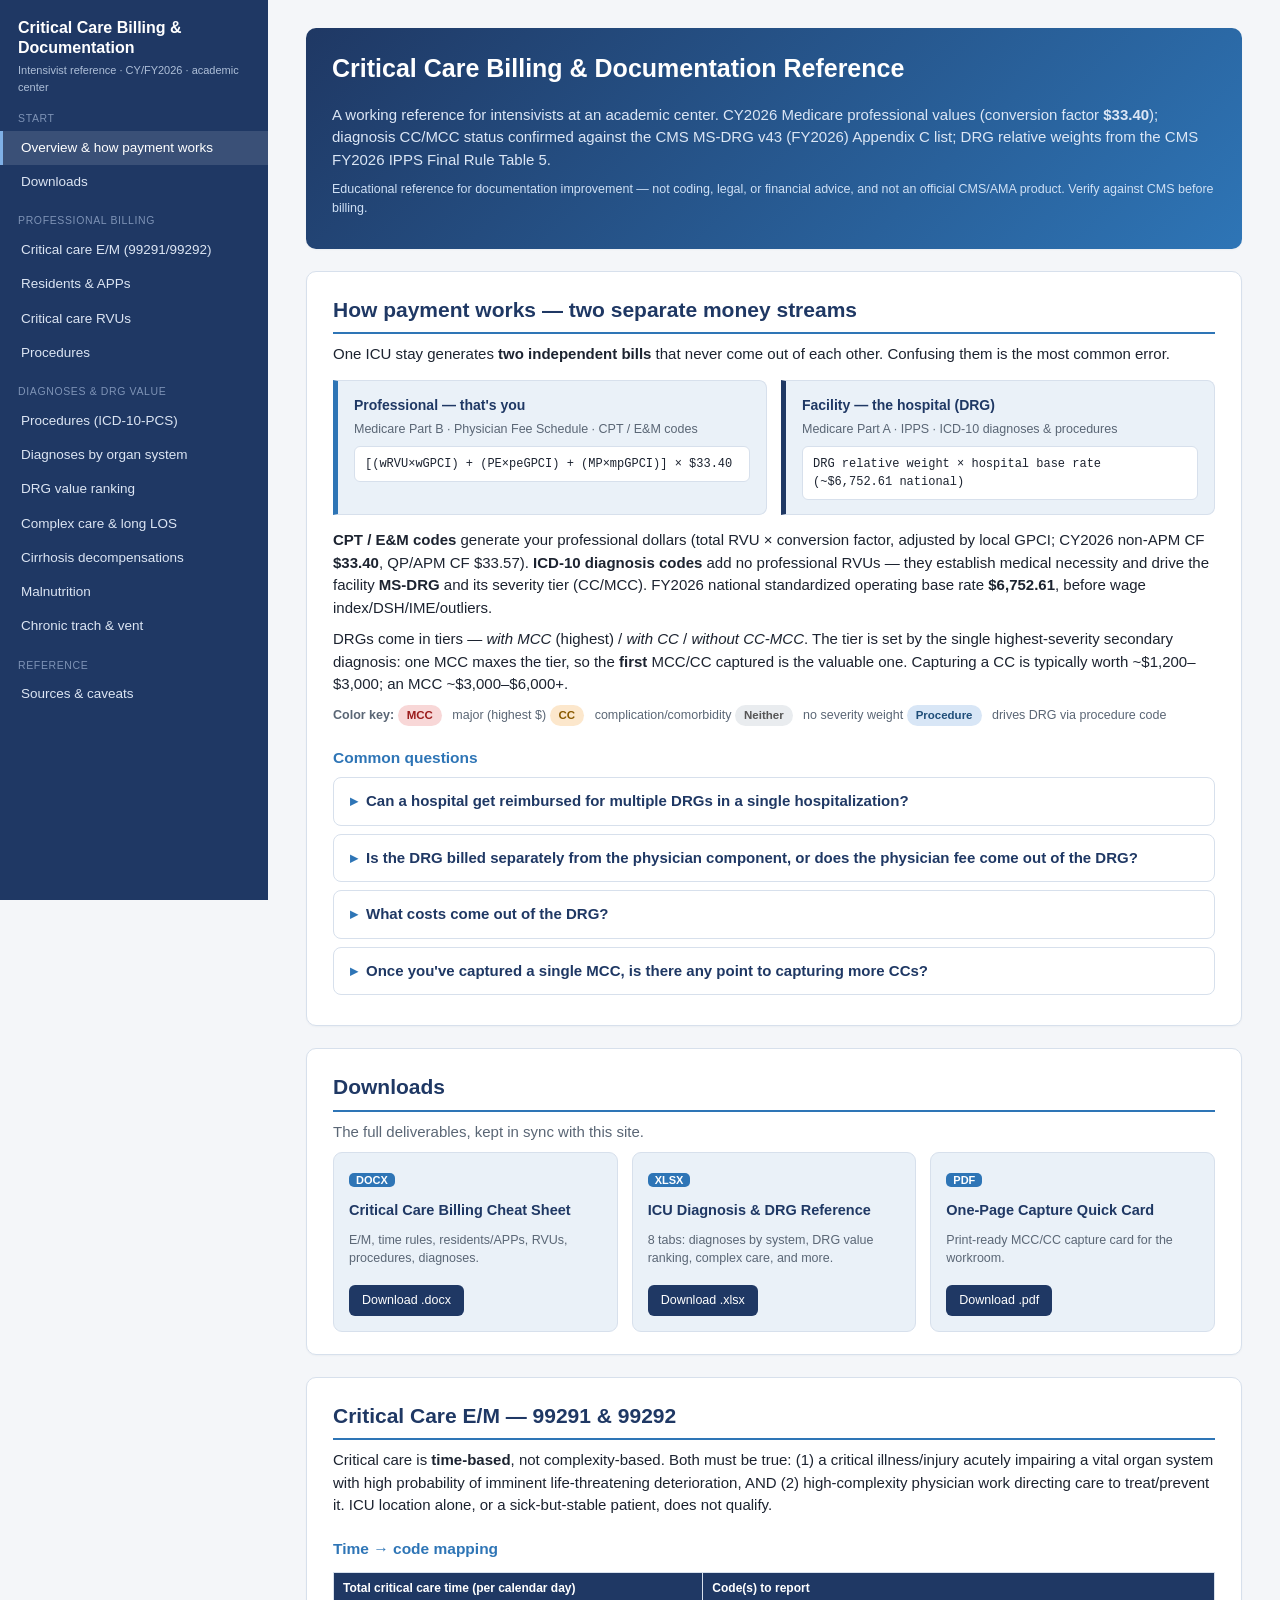
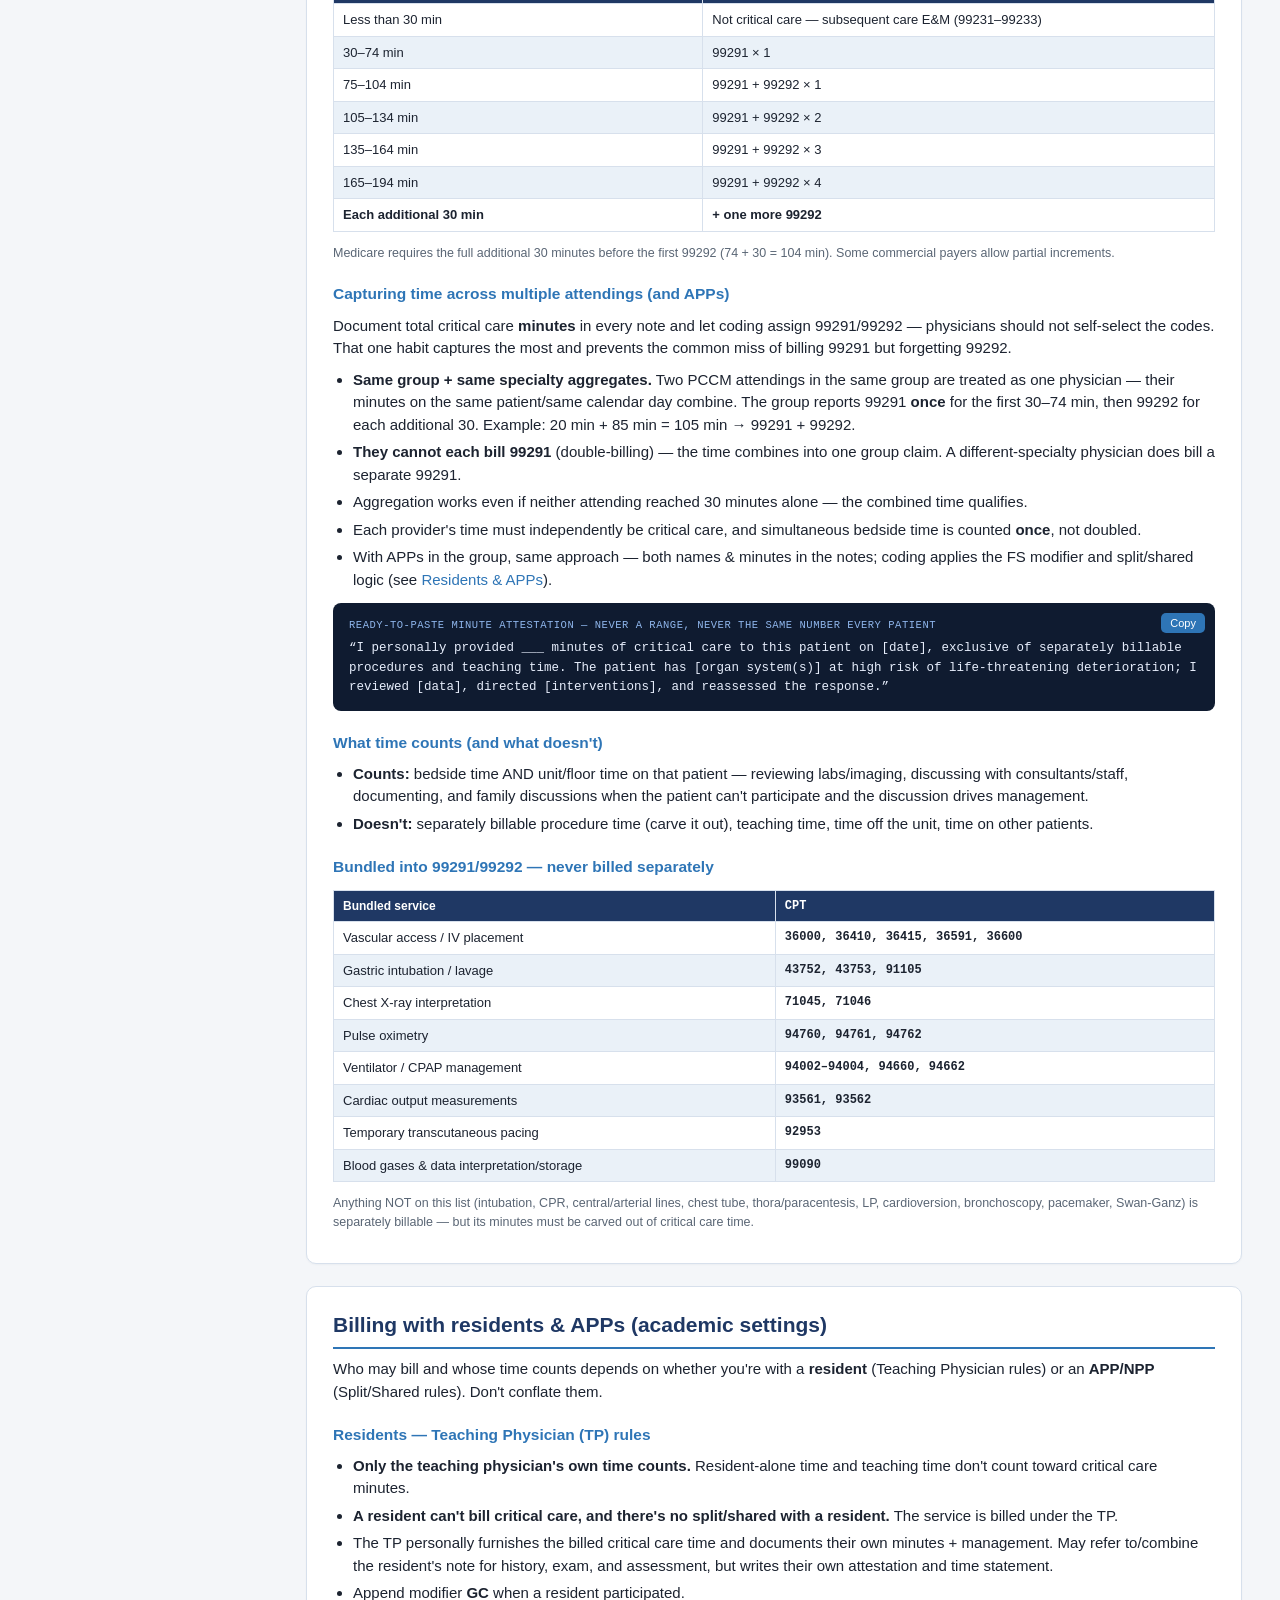
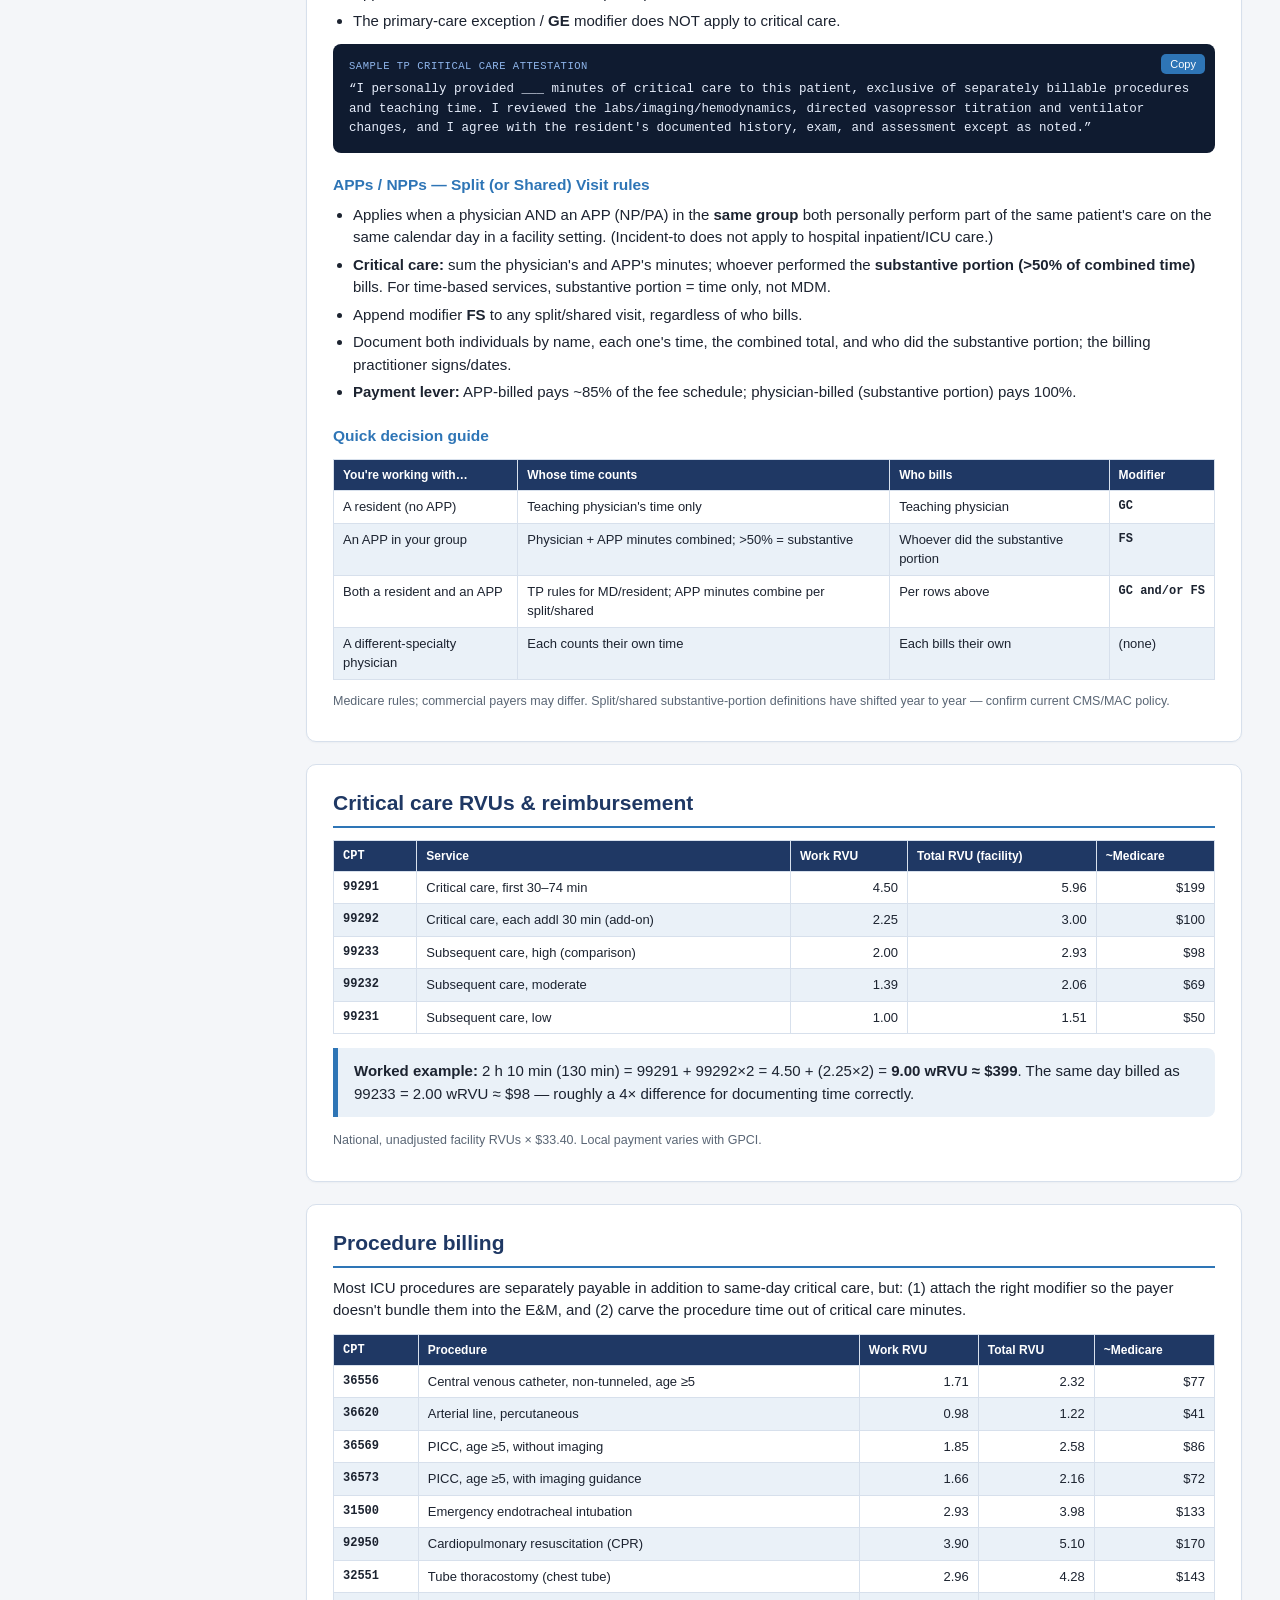
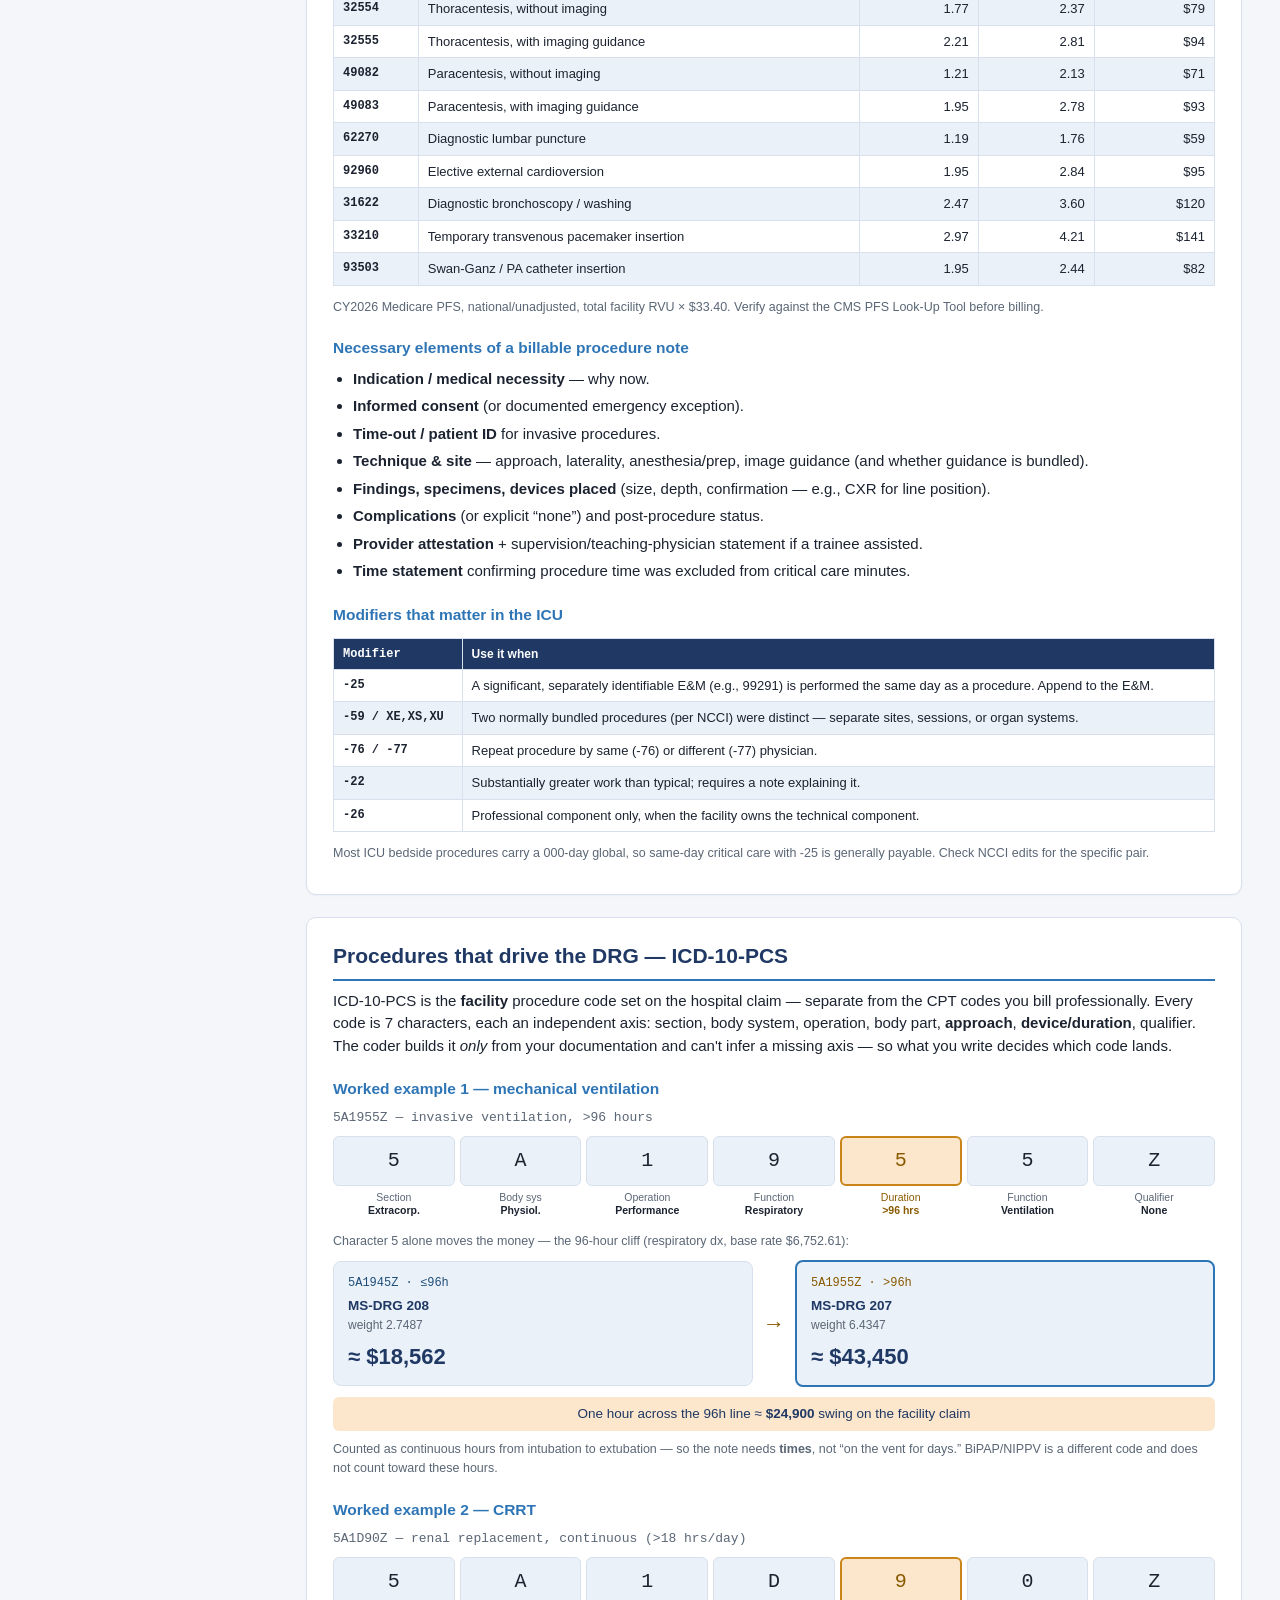
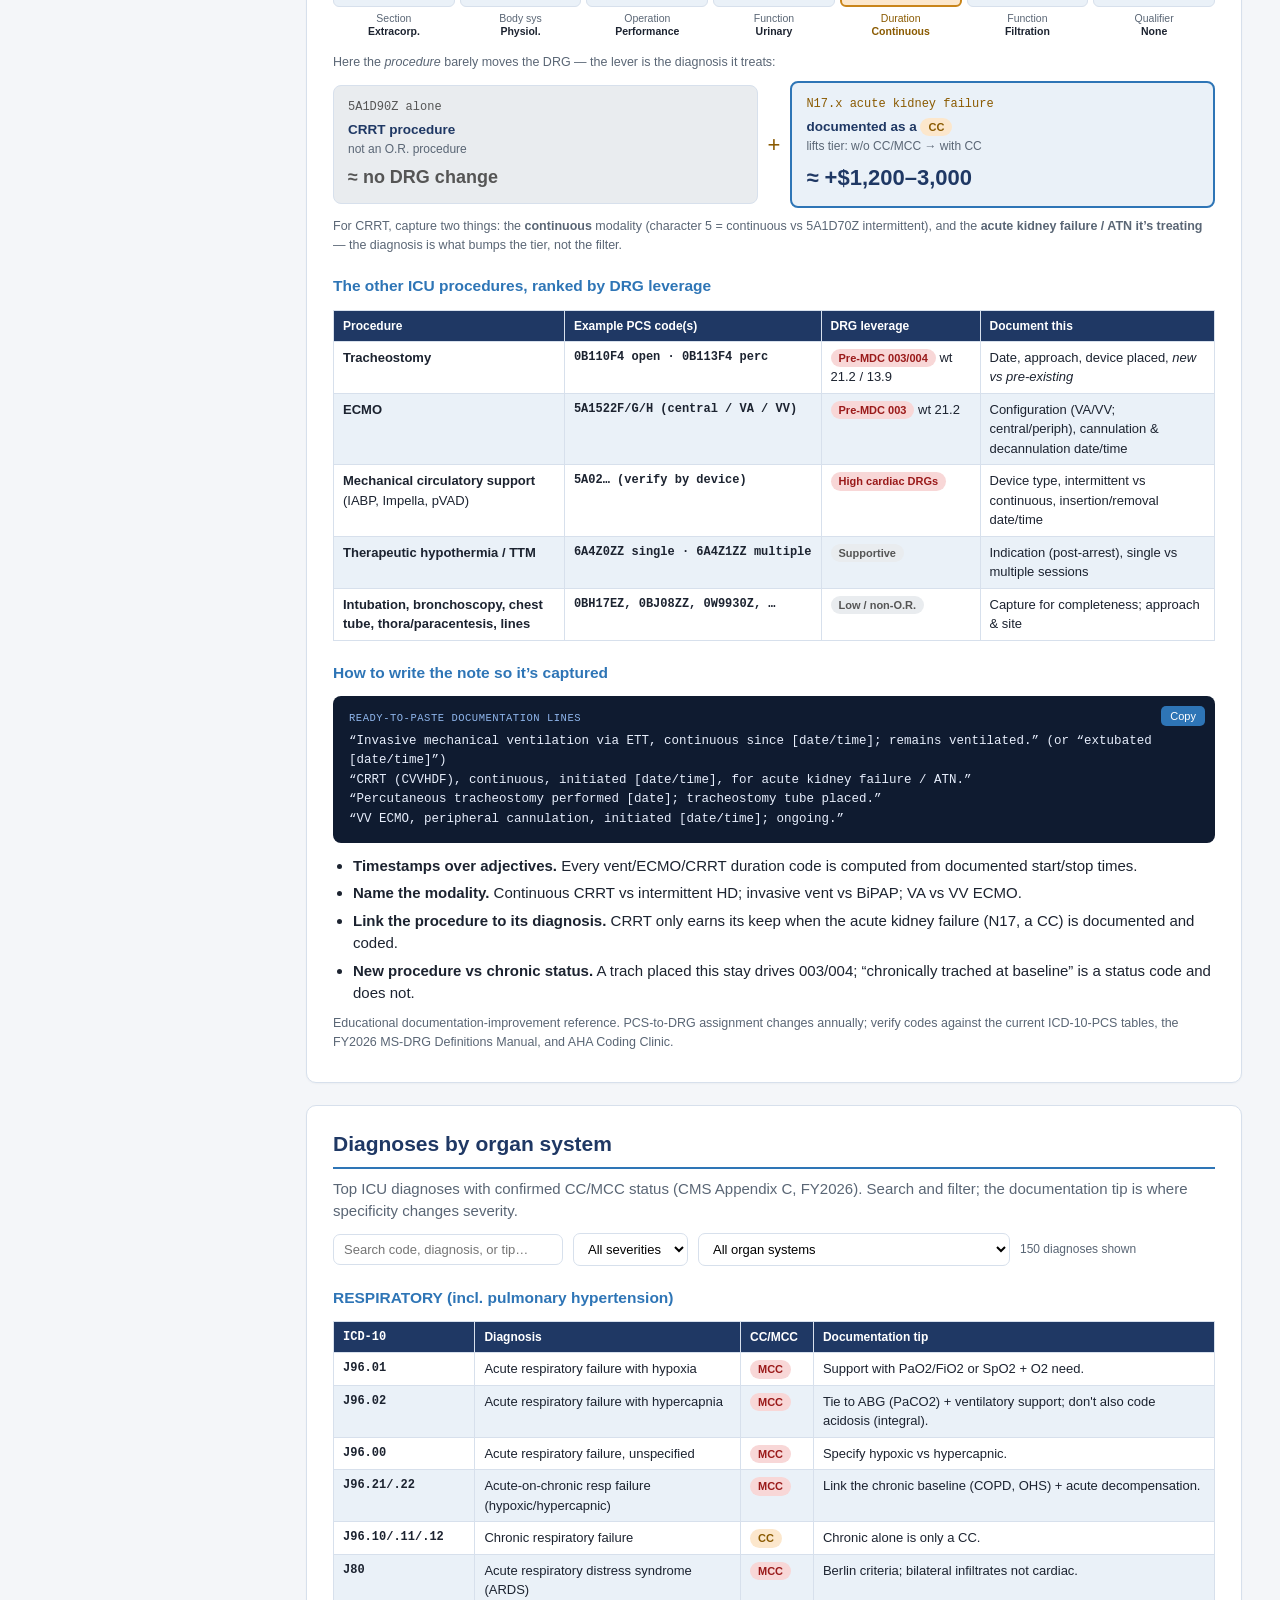
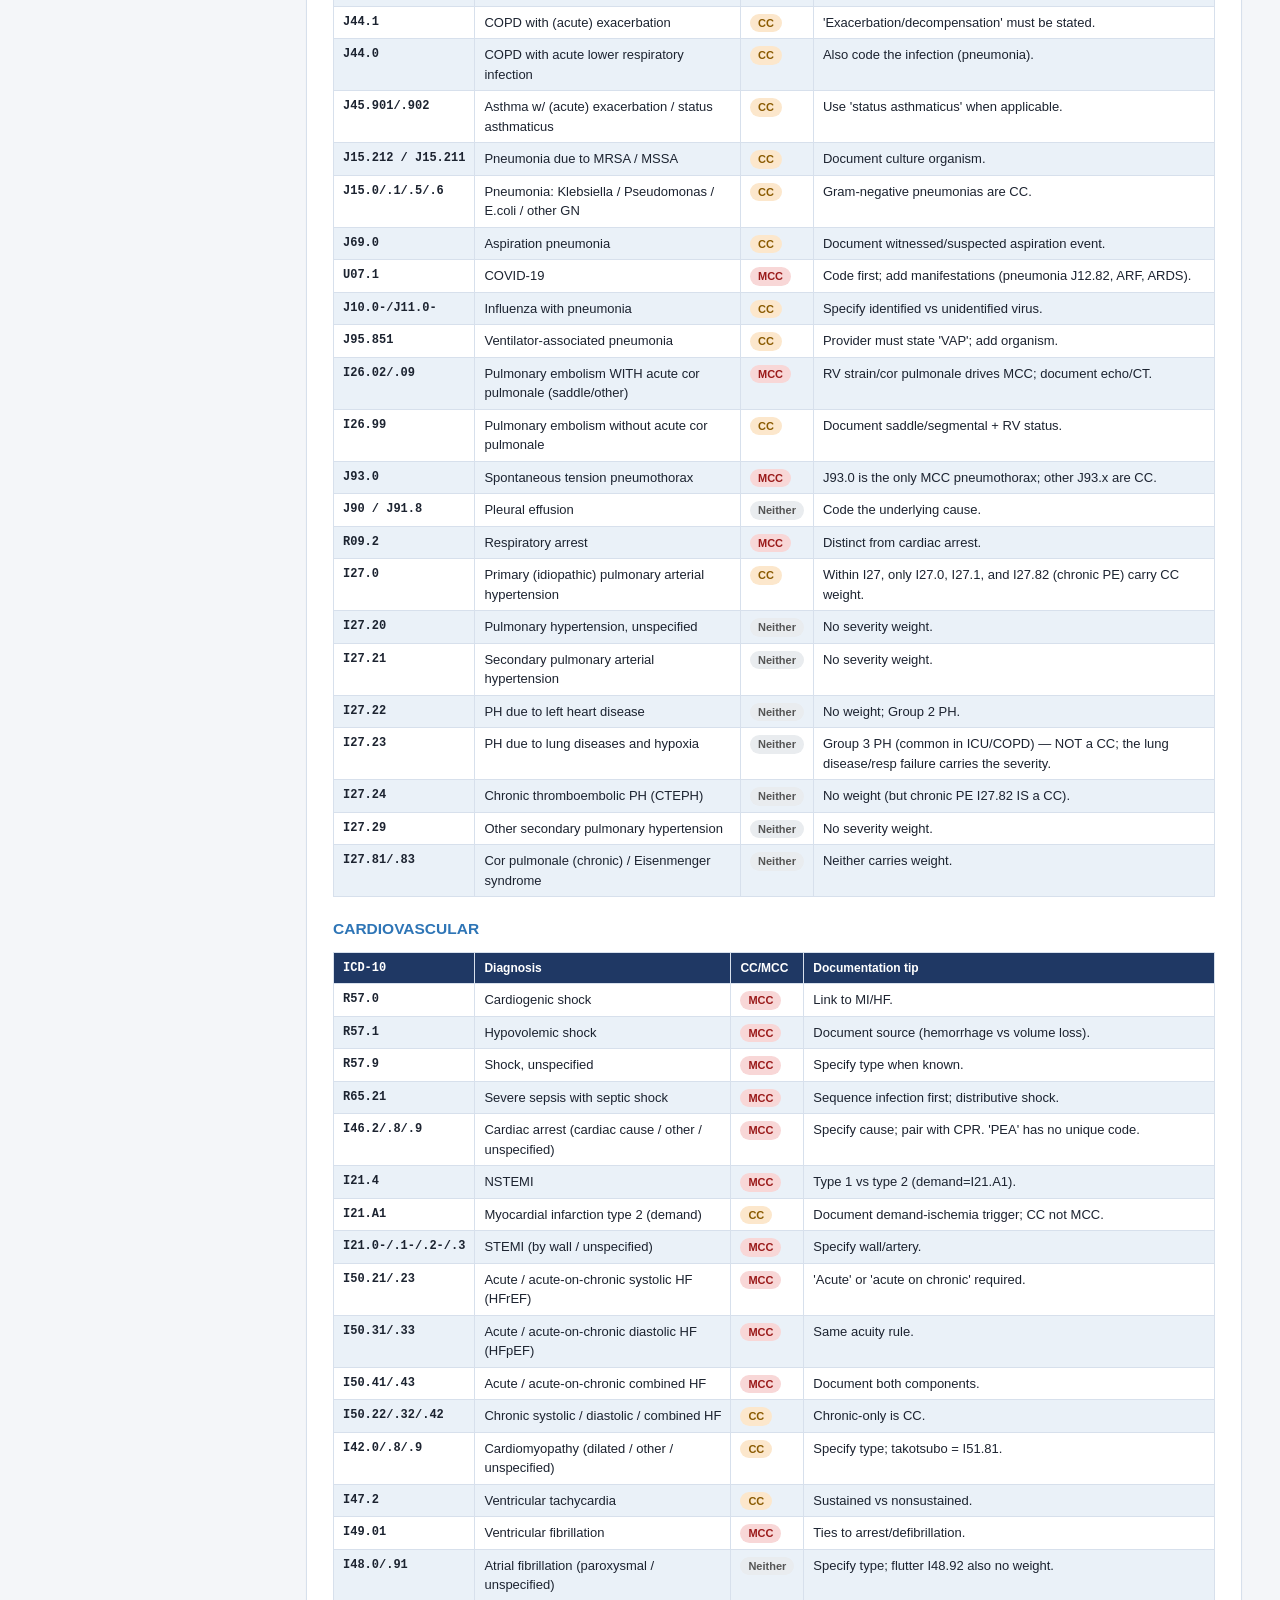
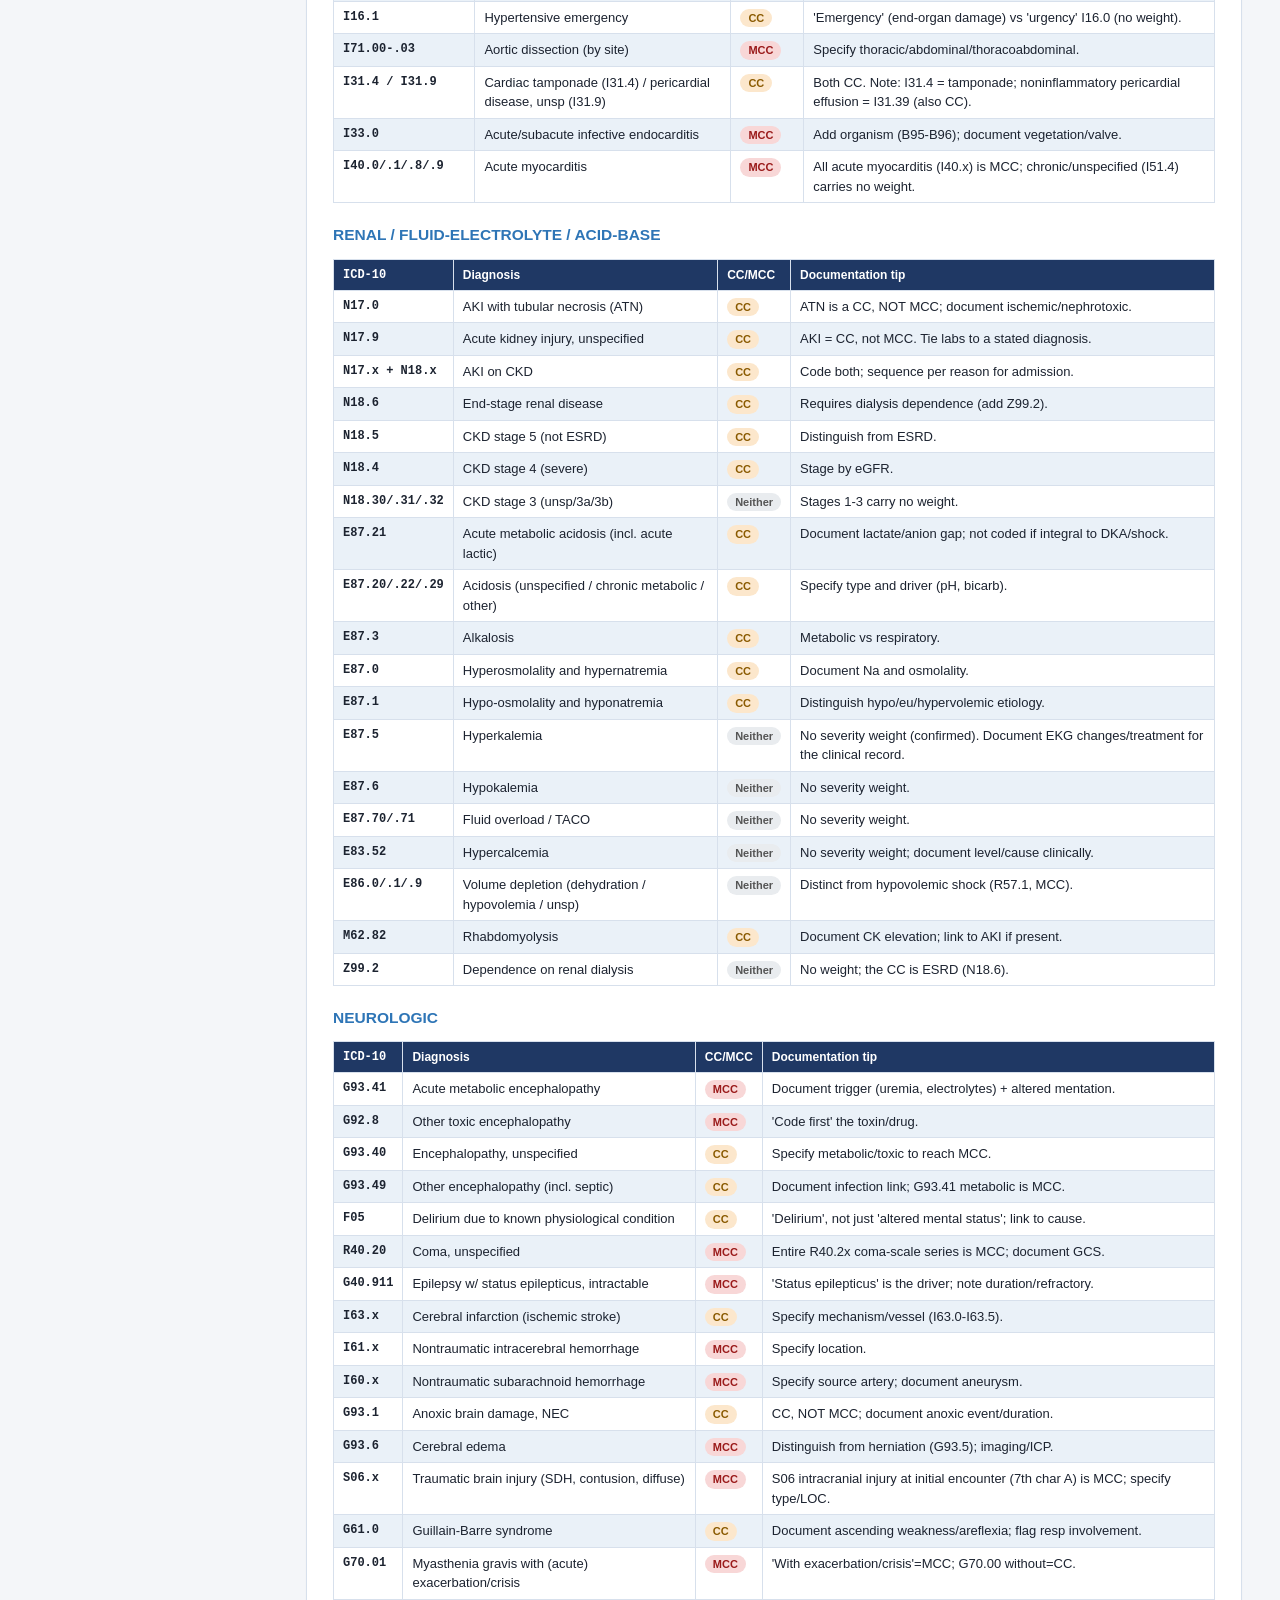
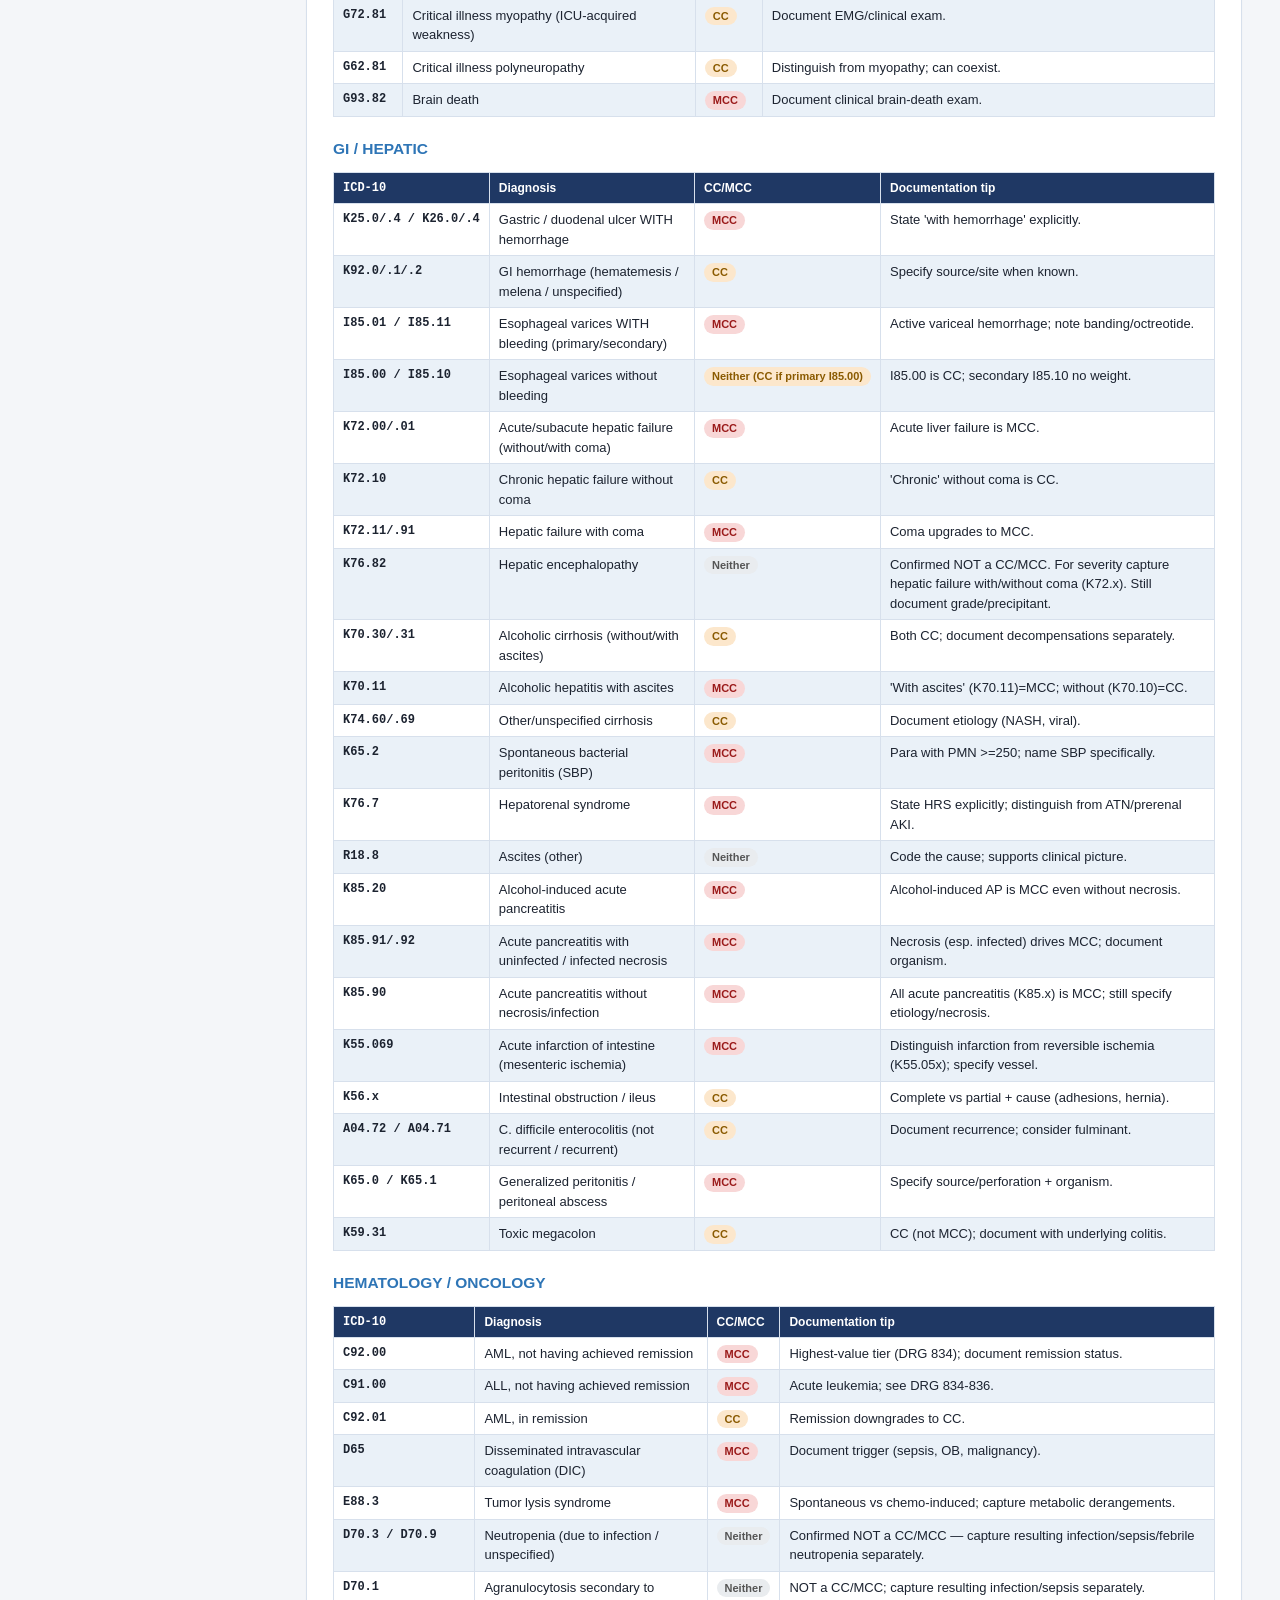
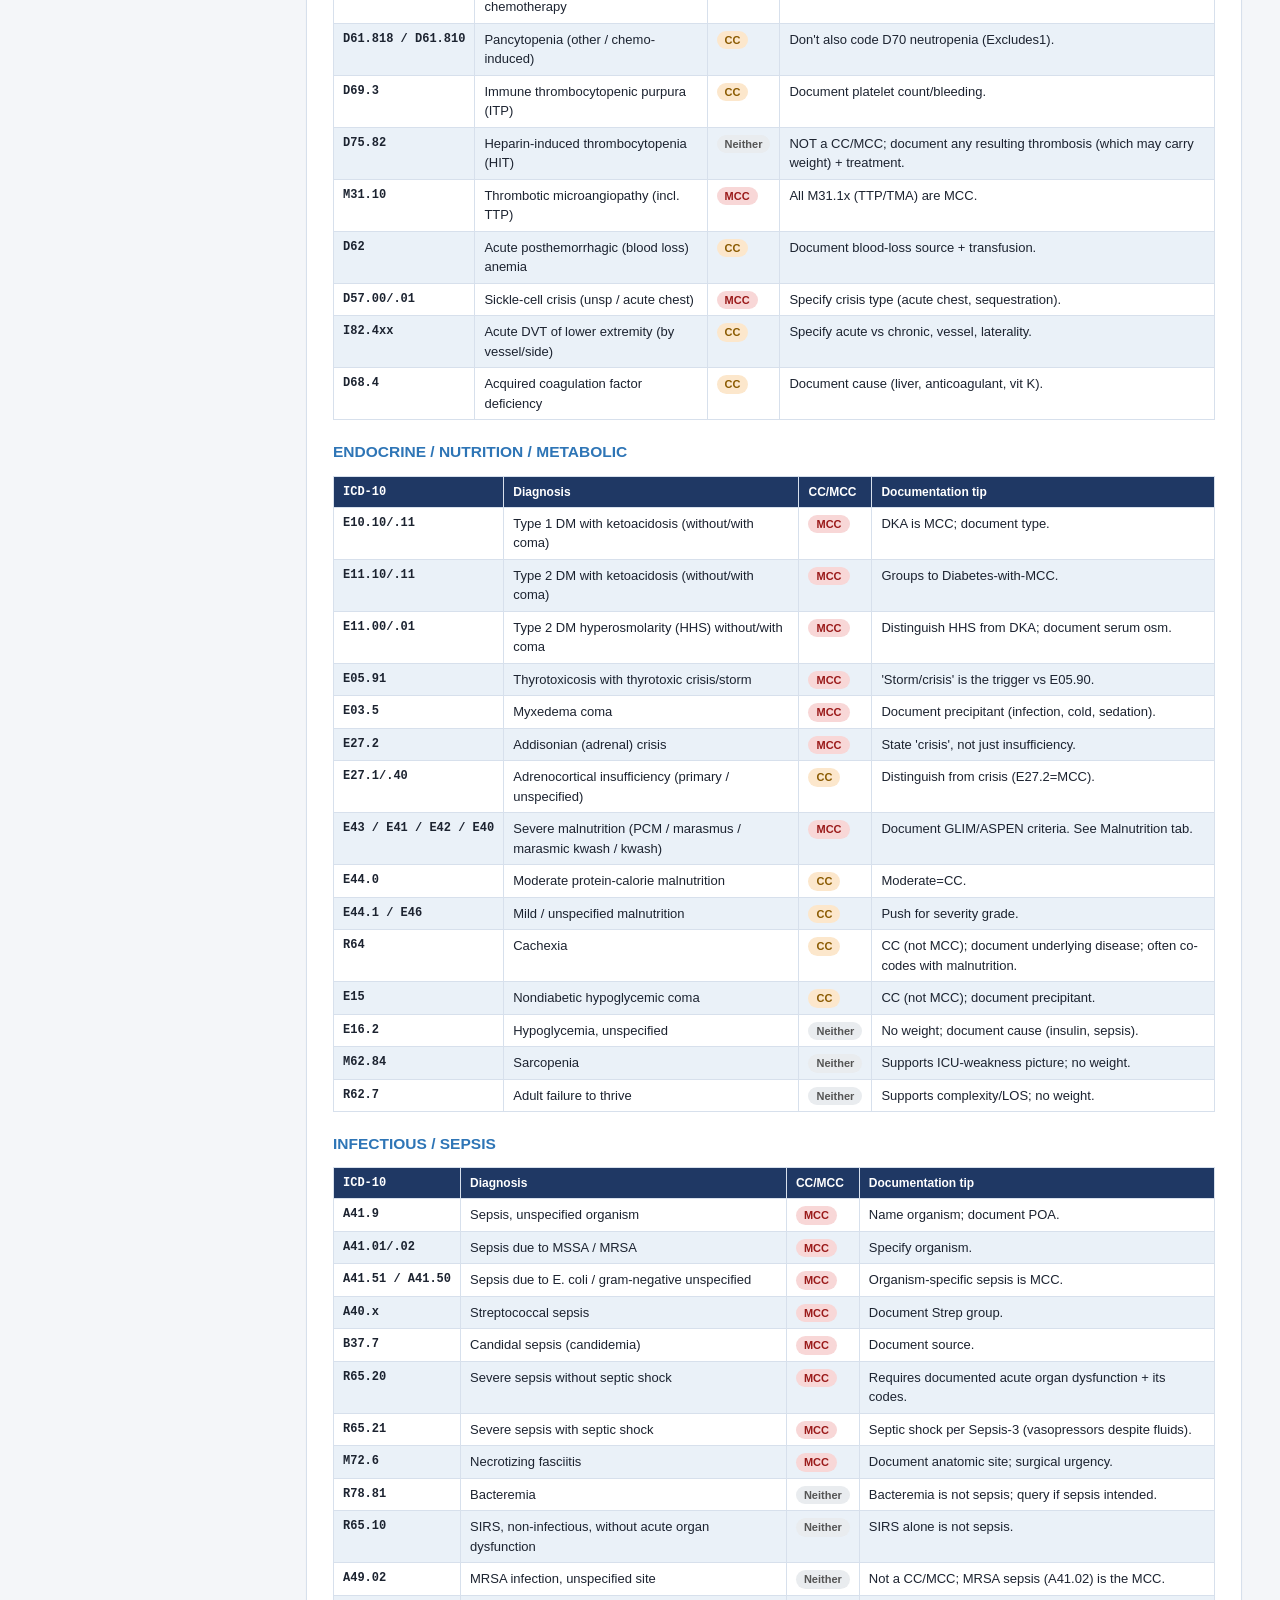
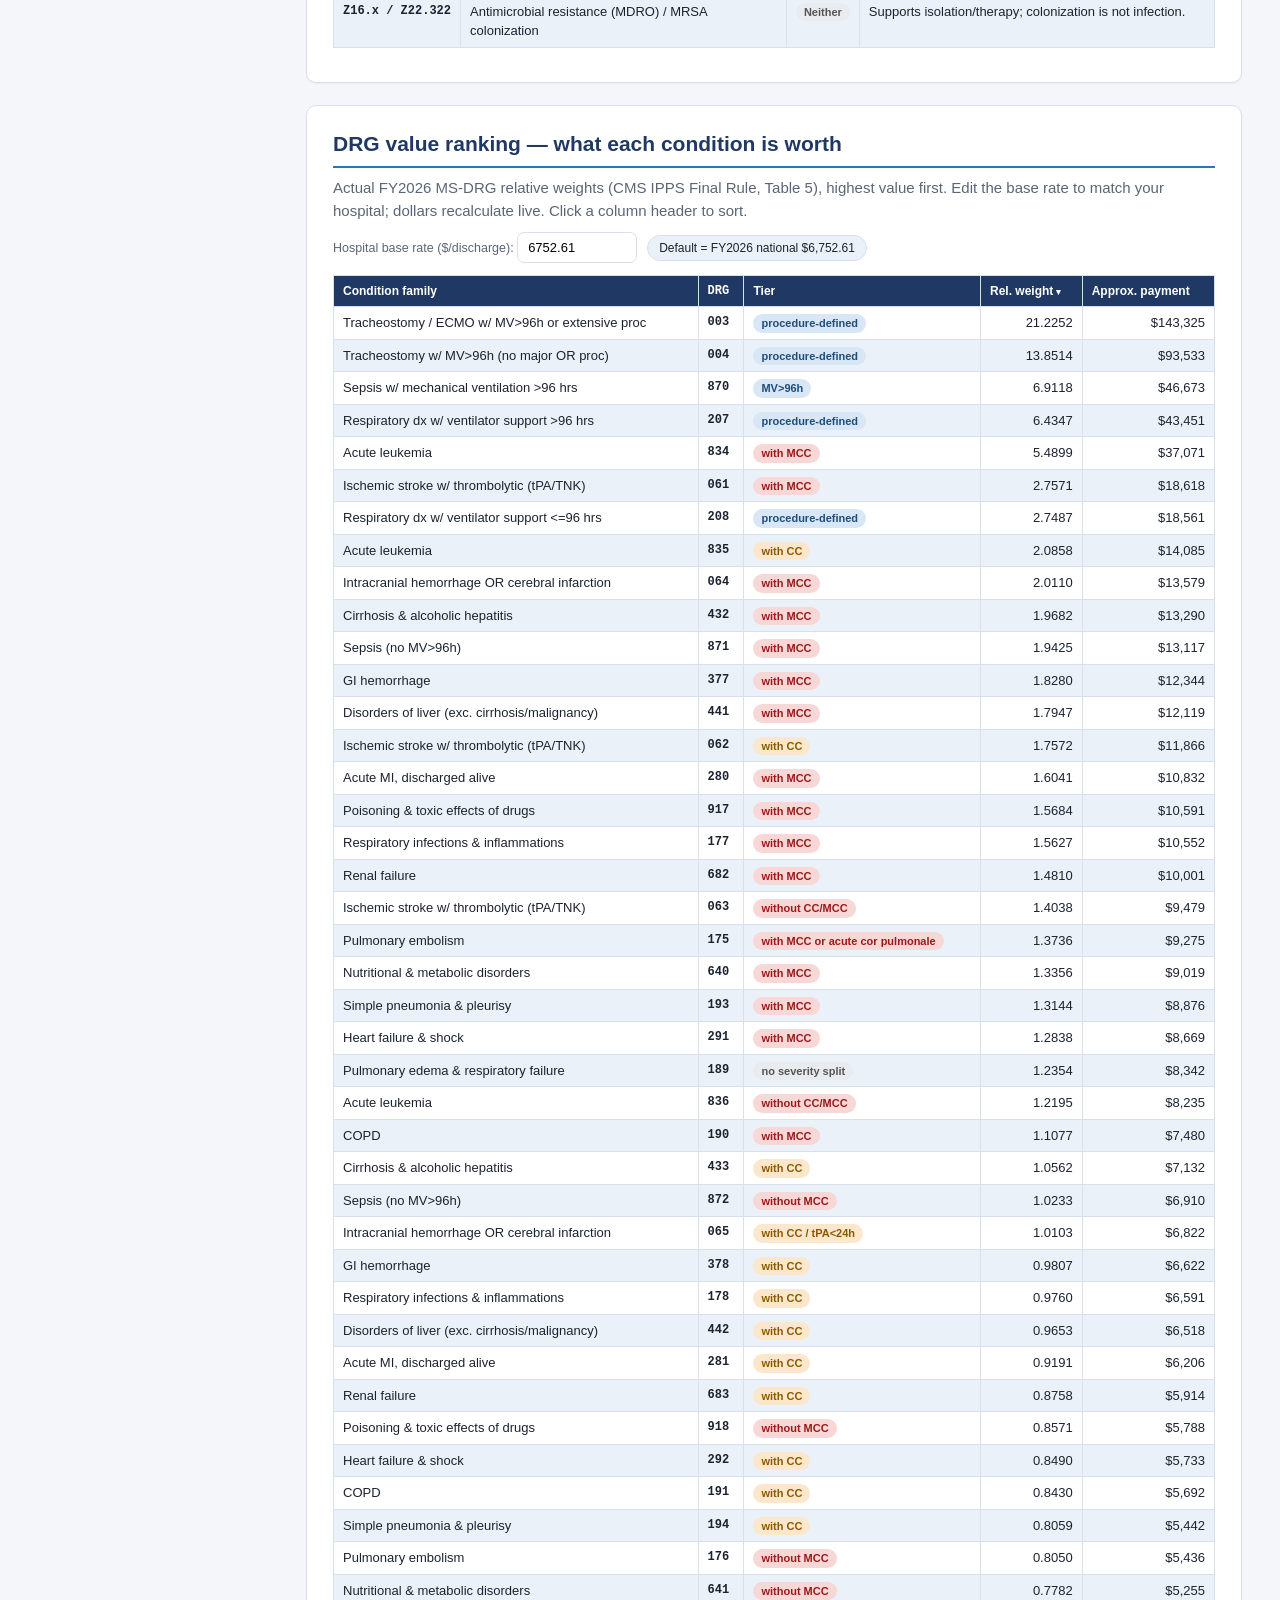
==== commit 1801e7c0: "Updated cheat sheet as well as improved index." ====
--- a/index.html
+++ b/index.html
@@ -22,6 +22,7 @@
       <a href="#rvu">Critical care RVUs</a>
       <a href="#procedures">Procedures</a>
       <div class="grp">Diagnoses &amp; DRG value</div>
+      <a href="#pcs">Procedures (ICD-10-PCS)</a>
       <a href="#diagnoses">Diagnoses by organ system</a>
       <a href="#drg">DRG value ranking</a>
       <a href="#complex">Complex care &amp; long LOS</a>
@@ -48,15 +49,21 @@
       </section>
 
       <section>
-        <h2>How payment works — and why wording moves money</h2>
-        <p>Two code sets do two different jobs; confusing them is the most common error.</p>
-        <ul>
-          <li><strong>CPT / E&amp;M codes</strong> generate professional dollars. Medicare payment = total RVU &times; conversion factor (CF), adjusted by local GPCI. CY2026 non-APM CF = <strong>$33.40</strong> (QP/APM CF $33.57).</li>
-          <li><strong>ICD-10 diagnosis codes</strong> don't add professional RVUs. They establish medical necessity and drive the facility <strong>MS-DRG</strong> and severity (CC/MCC). On the facility side, payment = DRG relative weight &times; hospital base rate (FY2026 national standardized operating base rate <strong>$6,752.61</strong>, before wage index/DSH/IME/outliers).</li>
-        </ul>
-        <h3>The two payment formulas</h3>
-        <p class="callout"><strong>Professional:</strong> [(wRVU&times;wGPCI) + (PE&times;peGPCI) + (MP&times;mpGPCI)] &times; $33.40<br>
-        <strong>Facility (DRG):</strong> DRG relative weight &times; hospital base rate (~$6,752.61 national)</p>
+        <h2>How payment works — two separate money streams</h2>
+        <p>One ICU stay generates <strong>two independent bills</strong> that never come out of each other. Confusing them is the most common error.</p>
+        <div class="streams">
+          <div class="stream prof">
+            <div class="stream-h">Professional — that's you</div>
+            <div class="stream-sub">Medicare Part B &middot; Physician Fee Schedule &middot; CPT / E&amp;M codes</div>
+            <div class="stream-f">[(wRVU&times;wGPCI) + (PE&times;peGPCI) + (MP&times;mpGPCI)] &times; $33.40</div>
+          </div>
+          <div class="stream fac">
+            <div class="stream-h">Facility — the hospital (DRG)</div>
+            <div class="stream-sub">Medicare Part A &middot; IPPS &middot; ICD-10 diagnoses &amp; procedures</div>
+            <div class="stream-f">DRG relative weight &times; hospital base rate (~$6,752.61 national)</div>
+          </div>
+        </div>
+        <p><strong>CPT / E&amp;M codes</strong> generate your professional dollars (total RVU &times; conversion factor, adjusted by local GPCI; CY2026 non-APM CF <strong>$33.40</strong>, QP/APM CF $33.57). <strong>ICD-10 diagnosis codes</strong> add no professional RVUs — they establish medical necessity and drive the facility <strong>MS-DRG</strong> and its severity tier (CC/MCC). FY2026 national standardized operating base rate <strong>$6,752.61</strong>, before wage index/DSH/IME/outliers.</p>
         <p>DRGs come in tiers — <em>with MCC</em> (highest) / <em>with CC</em> / <em>without CC-MCC</em>. The tier is set by the single highest-severity secondary diagnosis: one MCC maxes the tier, so the <strong>first</strong> MCC/CC captured is the valuable one. Capturing a CC is typically worth ~$1,200–$3,000; an MCC ~$3,000–$6,000+.</p>
         <p class="badge-key small"><strong>Color key:</strong>
           <span class="b mcc">MCC</span> major (highest $)
@@ -64,6 +71,42 @@
           <span class="b neither">Neither</span> no severity weight
           <span class="b proc">Procedure</span> drives DRG via procedure code
         </p>
+
+        <h3>Common questions</h3>
+        <details class="faq">
+          <summary>Can a hospital get reimbursed for multiple DRGs in a single hospitalization?</summary>
+          <div class="faq-body">
+            <p><strong>Generally no — one MS-DRG per discharge.</strong> The entire stay groups to a single DRG based on the principal diagnosis, all secondary diagnoses (CC/MCC), procedures, and discharge disposition.</p>
+            <p>Outlier payments, New Technology Add-On Payments (NTAP), and DSH/IME adjustments can <em>increase</em> that one payment but are not additional DRGs. Genuinely separate admissions are separate DRGs; a same-day, same-hospital readmission for a <em>related</em> condition must be combined onto one claim (one DRG). A transferring hospital is usually paid a reduced per-diem rather than the full DRG.</p>
+          </div>
+        </details>
+        <details class="faq">
+          <summary>Is the DRG billed separately from the physician component, or does the physician fee come out of the DRG?</summary>
+          <div class="faq-body">
+            <p><strong>Separate — the physician fee does not come out of the DRG.</strong> The DRG is the hospital's facility payment under Part A (IPPS). Your professional work is billed independently under Part B (Physician Fee Schedule, CPT codes).</p>
+            <p>They are two distinct claims with separate deductibles that don't net against each other. As an academic attending, if you're employed, your Part B payment may flow to the faculty practice plan — but it's still a separate claim, never part of the DRG.</p>
+          </div>
+        </details>
+        <details class="faq">
+          <summary>What costs come out of the DRG?</summary>
+          <div class="faq-body">
+            <p>The DRG is a bundled <strong>facility</strong> payment covering the hospital's cost of the stay: room/bed and ICU overhead, nursing, drugs and supplies, blood products, implanted devices, and the <em>technical</em> component of labs and imaging.</p>
+            <p><strong>Not</strong> from the DRG: physician professional services (separate Part B). Think of it as everything the hospital itself provides, bundled into one payment per stay.</p>
+          </div>
+        </details>
+        <details class="faq">
+          <summary>Once you've captured a single MCC, is there any point to capturing more CCs?</summary>
+          <div class="faq-body">
+            <p><strong>For this stay's Medicare MS-DRG payment: no extra dollars.</strong> One MCC already maxes the severity tier; additional CCs or MCCs don't push the same DRG higher.</p>
+            <p><strong>But keep capturing them — it still matters:</strong></p>
+            <ul>
+              <li><strong>APR-DRG / SOI-ROM</strong> (many commercial, Medicaid, and pediatric payers) <em>do</em> escalate with each additional secondary diagnosis.</li>
+              <li><strong>Risk adjustment &amp; quality:</strong> expected mortality, O:E ratios, and physician/hospital profiling depend on full comorbidity capture.</li>
+              <li><strong>Audit resilience:</strong> if the one MCC is denied, recoded, or turns out to be the principal diagnosis, a second MCC/CC protects the tier.</li>
+              <li><strong>Medical necessity &amp; LOS:</strong> supports the documented level of care and length of stay.</li>
+            </ul>
+          </div>
+        </details>
       </section>
 
       <!-- DOWNLOADS -->
@@ -258,6 +301,108 @@
         <p class="small">Most ICU bedside procedures carry a 000-day global, so same-day critical care with -25 is generally payable. Check NCCI edits for the specific pair.</p>
       </section>
 
+      <!-- PCS PROCEDURES -->
+      <section id="pcs">
+        <h2>Procedures that drive the DRG — ICD-10-PCS</h2>
+        <p>ICD-10-PCS is the <strong>facility</strong> procedure code set on the hospital claim — separate from the CPT codes you bill professionally. Every code is 7 characters, each an independent axis: section, body system, operation, body part, <strong>approach</strong>, <strong>device/duration</strong>, qualifier. The coder builds it <em>only</em> from your documentation and can't infer a missing axis — so what you write decides which code lands.</p>
+
+        <h3>Worked example 1 — mechanical ventilation</h3>
+        <p class="pcs-codeline">5A1955Z — invasive ventilation, &gt;96 hours</p>
+        <div class="pcs-decode">
+          <div class="pcs-char">5</div><div class="pcs-char">A</div><div class="pcs-char">1</div>
+          <div class="pcs-char">9</div><div class="pcs-char lever">5</div><div class="pcs-char">5</div><div class="pcs-char">Z</div>
+        </div>
+        <div class="pcs-labels">
+          <div>Section<b>Extracorp.</b></div>
+          <div>Body sys<b>Physiol.</b></div>
+          <div>Operation<b>Performance</b></div>
+          <div>Function<b>Respiratory</b></div>
+          <div class="lever">Duration<b>&gt;96 hrs</b></div>
+          <div>Function<b>Ventilation</b></div>
+          <div>Qualifier<b>None</b></div>
+        </div>
+        <p class="small">Character 5 alone moves the money — the 96-hour cliff (respiratory dx, base rate $6,752.61):</p>
+        <div class="pcs-cliff">
+          <div class="pcs-cliff-card">
+            <div class="c">5A1945Z &middot; &le;96h</div>
+            <div class="d">MS-DRG 208</div>
+            <div class="w">weight 2.7487</div>
+            <div class="v">&asymp; $18,562</div>
+          </div>
+          <div class="op">&rarr;</div>
+          <div class="pcs-cliff-card hi">
+            <div class="c">5A1955Z &middot; &gt;96h</div>
+            <div class="d">MS-DRG 207</div>
+            <div class="w">weight 6.4347</div>
+            <div class="v">&asymp; $43,450</div>
+          </div>
+        </div>
+        <div class="pcs-swing">One hour across the 96h line &asymp; <strong>$24,900</strong> swing on the facility claim</div>
+        <p class="small">Counted as continuous hours from intubation to extubation — so the note needs <strong>times</strong>, not &ldquo;on the vent for days.&rdquo; BiPAP/NIPPV is a different code and does not count toward these hours.</p>
+
+        <h3>Worked example 2 — CRRT</h3>
+        <p class="pcs-codeline">5A1D90Z — renal replacement, continuous (&gt;18 hrs/day)</p>
+        <div class="pcs-decode">
+          <div class="pcs-char">5</div><div class="pcs-char">A</div><div class="pcs-char">1</div>
+          <div class="pcs-char">D</div><div class="pcs-char lever">9</div><div class="pcs-char">0</div><div class="pcs-char">Z</div>
+        </div>
+        <div class="pcs-labels">
+          <div>Section<b>Extracorp.</b></div>
+          <div>Body sys<b>Physiol.</b></div>
+          <div>Operation<b>Performance</b></div>
+          <div>Function<b>Urinary</b></div>
+          <div class="lever">Duration<b>Continuous</b></div>
+          <div>Function<b>Filtration</b></div>
+          <div>Qualifier<b>None</b></div>
+        </div>
+        <p class="small">Here the <em>procedure</em> barely moves the DRG — the lever is the diagnosis it treats:</p>
+        <div class="pcs-cliff">
+          <div class="pcs-cliff-card flat">
+            <div class="c">5A1D90Z alone</div>
+            <div class="d">CRRT procedure</div>
+            <div class="w">not an O.R. procedure</div>
+            <div class="v">&asymp; no DRG change</div>
+          </div>
+          <div class="op">+</div>
+          <div class="pcs-cliff-card hi">
+            <div class="c">N17.x acute kidney failure</div>
+            <div class="d">documented as a <span class="b cc">CC</span></div>
+            <div class="w">lifts tier: w/o CC/MCC &rarr; with CC</div>
+            <div class="v">&asymp; +$1,200–3,000</div>
+          </div>
+        </div>
+        <p class="small">For CRRT, capture two things: the <strong>continuous</strong> modality (character 5 = continuous vs <span class="code">5A1D70Z</span> intermittent), and the <strong>acute kidney failure / ATN it&rsquo;s treating</strong> — the diagnosis is what bumps the tier, not the filter.</p>
+
+        <h3>The other ICU procedures, ranked by DRG leverage</h3>
+        <div class="tbl-wrap"><table>
+          <thead><tr><th>Procedure</th><th>Example PCS code(s)</th><th>DRG leverage</th><th>Document this</th></tr></thead>
+          <tbody>
+            <tr><td><strong>Tracheostomy</strong></td><td class="code">0B110F4 open · 0B113F4 perc</td><td><span class="b mcc">Pre-MDC 003/004</span> wt 21.2 / 13.9</td><td>Date, approach, device placed, <em>new vs pre-existing</em></td></tr>
+            <tr><td><strong>ECMO</strong></td><td class="code">5A1522F/G/H (central / VA / VV)</td><td><span class="b mcc">Pre-MDC 003</span> wt 21.2</td><td>Configuration (VA/VV; central/periph), cannulation &amp; decannulation date/time</td></tr>
+            <tr><td><strong>Mechanical circulatory support</strong> (IABP, Impella, pVAD)</td><td class="code">5A02… (verify by device)</td><td><span class="b mcc">High cardiac DRGs</span></td><td>Device type, intermittent vs continuous, insertion/removal date/time</td></tr>
+            <tr><td><strong>Therapeutic hypothermia / TTM</strong></td><td class="code">6A4Z0ZZ single · 6A4Z1ZZ multiple</td><td><span class="b neither">Supportive</span></td><td>Indication (post-arrest), single vs multiple sessions</td></tr>
+            <tr><td><strong>Intubation, bronchoscopy, chest tube, thora/paracentesis, lines</strong></td><td class="code">0BH17EZ, 0BJ08ZZ, 0W9930Z, …</td><td><span class="b neither">Low / non-O.R.</span></td><td>Capture for completeness; approach &amp; site</td></tr>
+          </tbody>
+        </table></div>
+
+        <h3>How to write the note so it&rsquo;s captured</h3>
+        <div class="smartphrase" id="sp-pcs" data-copy="Invasive mechanical ventilation via ETT, continuous since [date/time]; remains ventilated (or extubated [date/time]). CRRT (CVVHDF), continuous, initiated [date/time], for acute kidney failure / ATN. Percutaneous tracheostomy performed [date]; tracheostomy tube placed. VV ECMO, peripheral cannulation, initiated [date/time]; ongoing.">
+          <button class="copybtn" data-target="sp-pcs">Copy</button>
+          <span class="lbl">Ready-to-paste documentation lines</span>
+          &ldquo;Invasive mechanical ventilation via ETT, continuous since [date/time]; remains ventilated.&rdquo; (or &ldquo;extubated [date/time]&rdquo;)<br>
+          &ldquo;CRRT (CVVHDF), continuous, initiated [date/time], for acute kidney failure / ATN.&rdquo;<br>
+          &ldquo;Percutaneous tracheostomy performed [date]; tracheostomy tube placed.&rdquo;<br>
+          &ldquo;VV ECMO, peripheral cannulation, initiated [date/time]; ongoing.&rdquo;
+        </div>
+        <ul>
+          <li><strong>Timestamps over adjectives.</strong> Every vent/ECMO/CRRT duration code is computed from documented start/stop times.</li>
+          <li><strong>Name the modality.</strong> Continuous CRRT vs intermittent HD; invasive vent vs BiPAP; VA vs VV ECMO.</li>
+          <li><strong>Link the procedure to its diagnosis.</strong> CRRT only earns its keep when the acute kidney failure (N17, a CC) is documented and coded.</li>
+          <li><strong>New procedure vs chronic status.</strong> A trach placed this stay drives 003/004; &ldquo;chronically trached at baseline&rdquo; is a status code and does not.</li>
+        </ul>
+        <p class="small">Educational documentation-improvement reference. PCS-to-DRG assignment changes annually; verify codes against the current ICD-10-PCS tables, the FY2026 MS-DRG Definitions Manual, and AHA Coding Clinic.</p>
+      </section>
+
       <!-- DIAGNOSES -->
       <section id="diagnoses">
         <h2>Diagnoses by organ system</h2>
--- a/styles.css
+++ b/styles.css
@@ -61,6 +61,48 @@
 .b.neither{background:var(--neither-bg);color:var(--neither-fg)}
 .b.proc{background:#d8e6f6;color:#1f4e79}
 
+/* payment streams */
+.streams{display:grid;grid-template-columns:repeat(auto-fit,minmax(240px,1fr));gap:14px;margin:14px 0}
+.stream{background:var(--lblue);border:1px solid var(--line);border-left:5px solid var(--blue);border-radius:0 8px 8px 0;padding:14px 16px}
+.stream.fac{border-left-color:var(--navy)}
+.stream-h{font-weight:700;color:var(--navy);font-size:14px;margin-bottom:4px}
+.stream-sub{font-size:12.5px;color:var(--muted);margin-bottom:8px}
+.stream-f{font-size:12px;font-family:"SF Mono",Menlo,Consolas,monospace;background:#fff;border:1px solid var(--line);border-radius:6px;padding:8px 10px;overflow-x:auto}
+
+/* faq accordion */
+.faq{border:1px solid var(--line);border-radius:8px;margin:8px 0}
+.faq summary{cursor:pointer;padding:12px 16px;font-weight:600;color:var(--navy);list-style:none}
+.faq summary::-webkit-details-marker{display:none}
+.faq summary::before{content:"\25B8";display:inline-block;margin-right:8px;color:var(--blue);transition:transform .15s}
+.faq[open] summary::before{transform:rotate(90deg)}
+.faq summary:hover{background:var(--lblue)}
+.faq[open] summary{border-bottom:1px solid var(--lblue)}
+.faq-body{padding:2px 16px 12px}
+.faq-body p:first-child{margin-top:10px}
+
+/* pcs decode */
+.pcs-codeline{font-family:"SF Mono",Menlo,Consolas,monospace;font-size:13px;color:var(--muted);margin:0 0 8px}
+.pcs-decode{display:grid;grid-template-columns:repeat(7,1fr);gap:5px;margin-bottom:5px}
+.pcs-char{text-align:center;font-family:"SF Mono",Menlo,Consolas,monospace;font-size:20px;background:var(--lblue);border:1px solid var(--line);border-radius:6px;padding:9px 0}
+.pcs-char.lever{background:var(--cc-bg);color:var(--cc-fg);border:2px solid #C9851A;padding:8px 0}
+.pcs-labels{display:grid;grid-template-columns:repeat(7,1fr);gap:5px;margin-bottom:14px;font-size:10.5px;line-height:1.3;color:var(--muted);text-align:center}
+.pcs-labels b{display:block;color:var(--ink);font-weight:600}
+.pcs-labels .lever,.pcs-labels .lever b{color:var(--cc-fg)}
+.pcs-cliff{display:grid;grid-template-columns:1fr auto 1fr;gap:10px;align-items:center;margin:8px 0}
+.pcs-cliff .op{font-size:22px;color:var(--cc-fg);text-align:center}
+.pcs-cliff-card{background:var(--lblue);border:1px solid var(--line);border-radius:8px;padding:12px 14px}
+.pcs-cliff-card.hi{border:2px solid var(--blue)}
+.pcs-cliff-card.flat{background:var(--neither-bg)}
+.pcs-cliff-card .c{font-family:"SF Mono",Menlo,Consolas,monospace;font-size:12px;color:#1f4e79;margin-bottom:4px}
+.pcs-cliff-card.hi .c{color:var(--cc-fg)}
+.pcs-cliff-card.flat .c{color:var(--neither-fg)}
+.pcs-cliff-card .d{font-size:13.5px;font-weight:600;color:var(--navy)}
+.pcs-cliff-card .w{font-size:12px;color:var(--muted);margin-bottom:6px}
+.pcs-cliff-card .v{font-size:22px;font-weight:700;color:var(--navy)}
+.pcs-cliff-card.flat .v{font-size:18px;color:var(--neither-fg)}
+.pcs-swing{text-align:center;margin-top:10px;font-size:13.5px;color:var(--navy);background:var(--cc-bg);border-radius:6px;padding:7px}
+@media(max-width:560px){.pcs-cliff{grid-template-columns:1fr}.pcs-cliff .op{transform:rotate(90deg)}}
+
 /* callout / smartphrase */
 .callout{background:var(--lblue);border-left:5px solid var(--blue);border-radius:0 8px 8px 0;padding:12px 16px;margin:14px 0}
 .callout.warn{background:#FFF6E6;border-left-color:#C9851A}
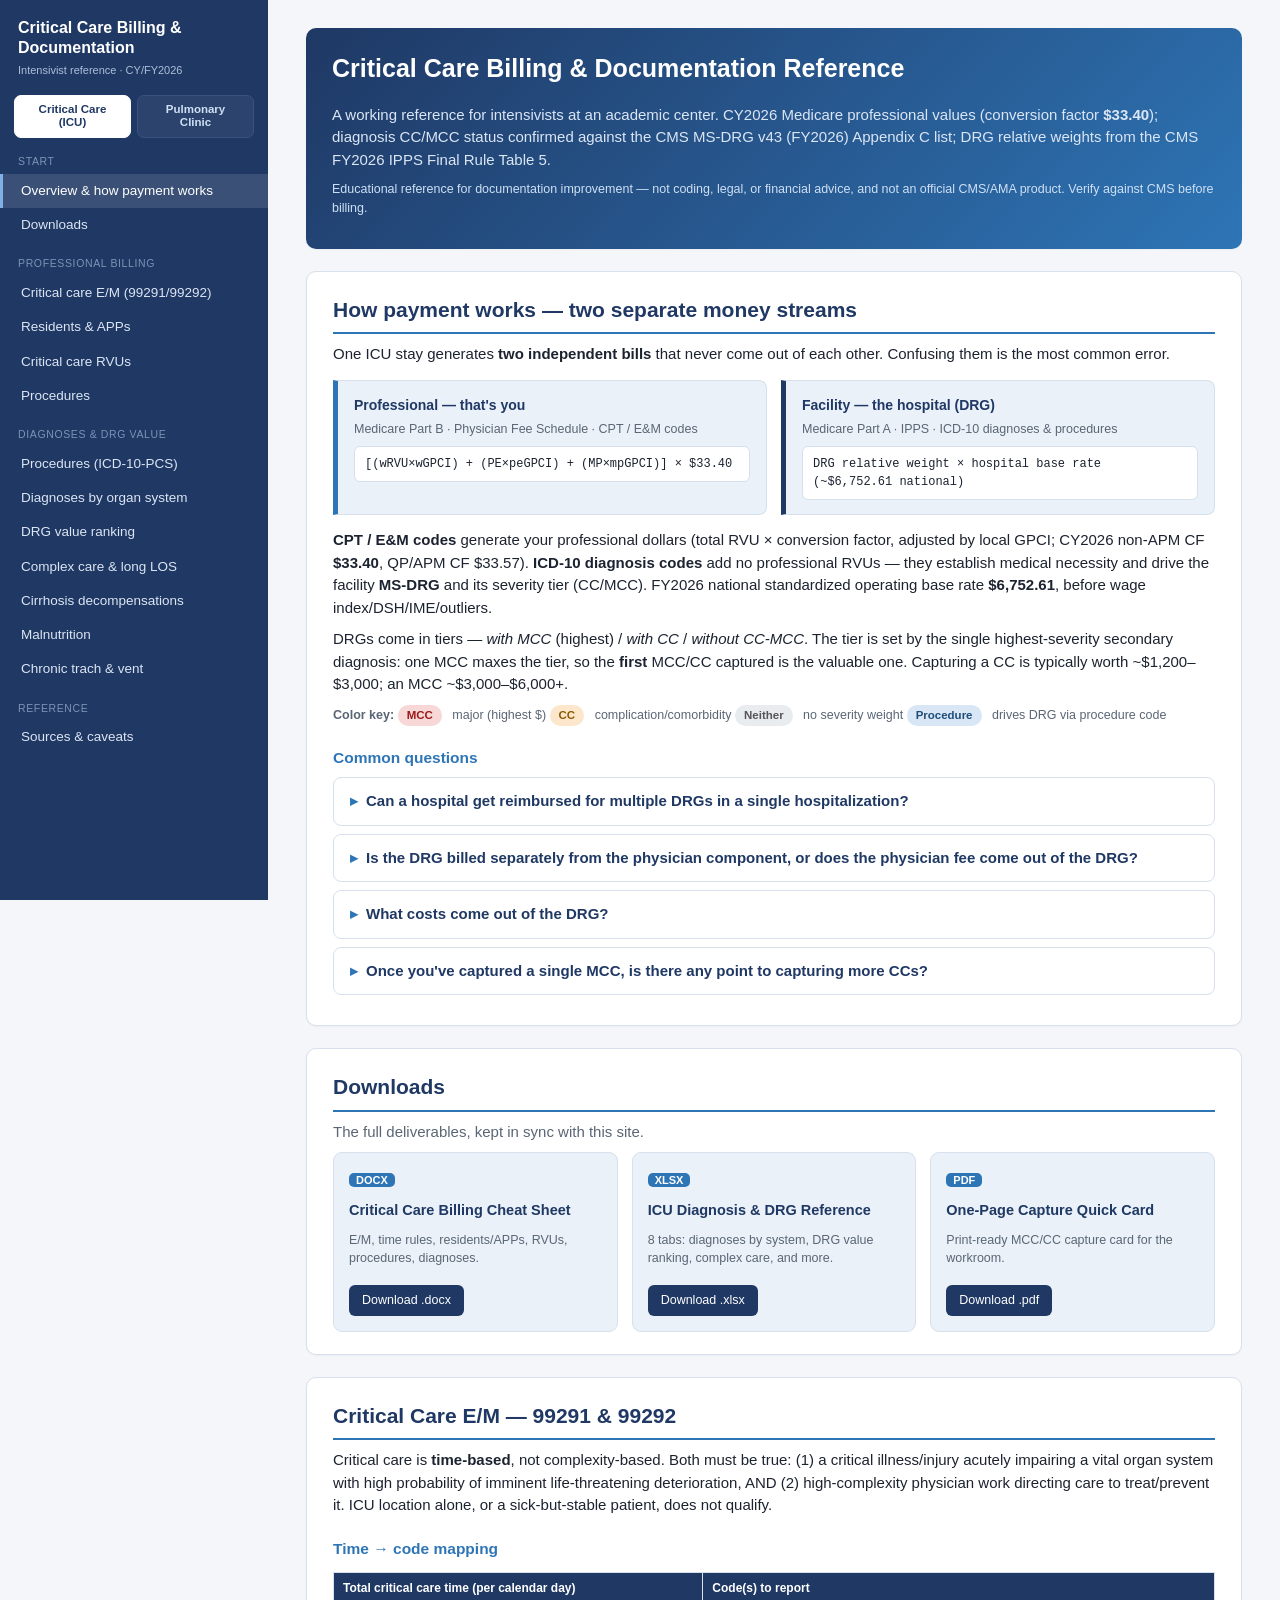
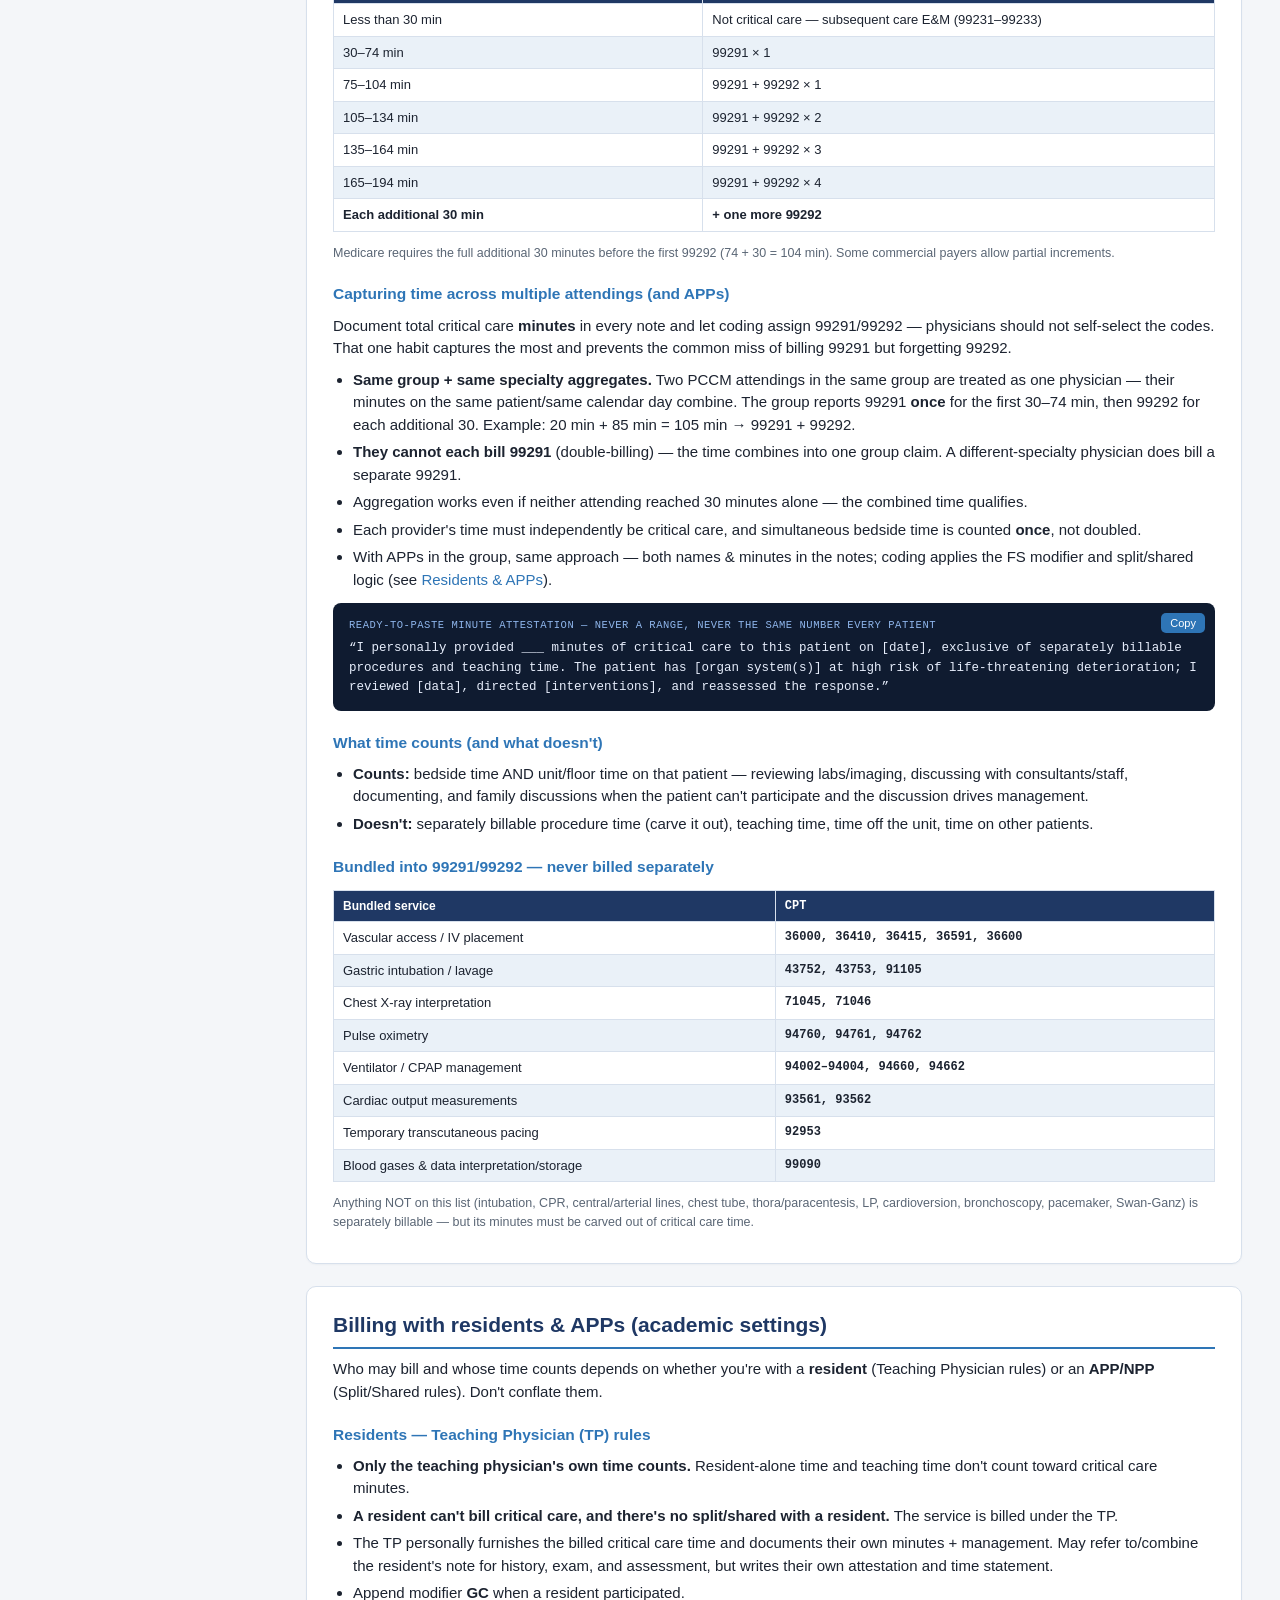
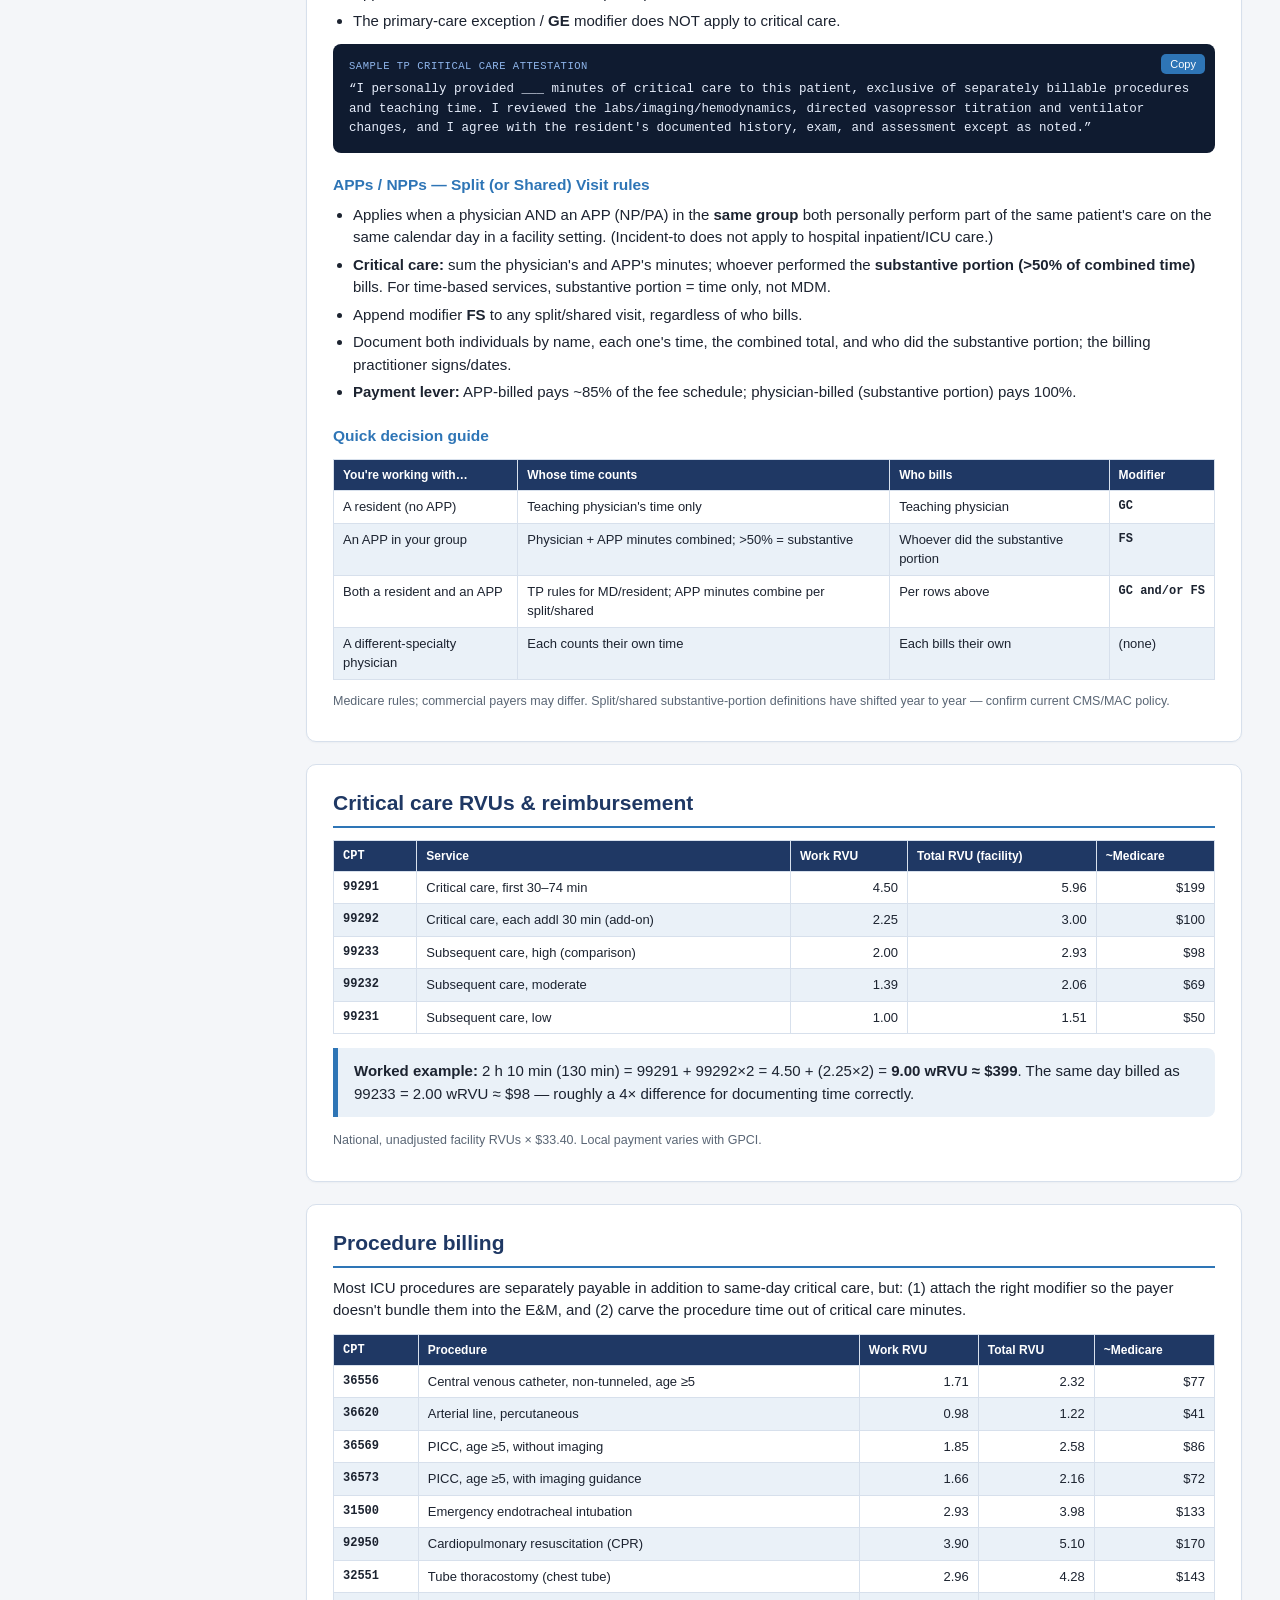
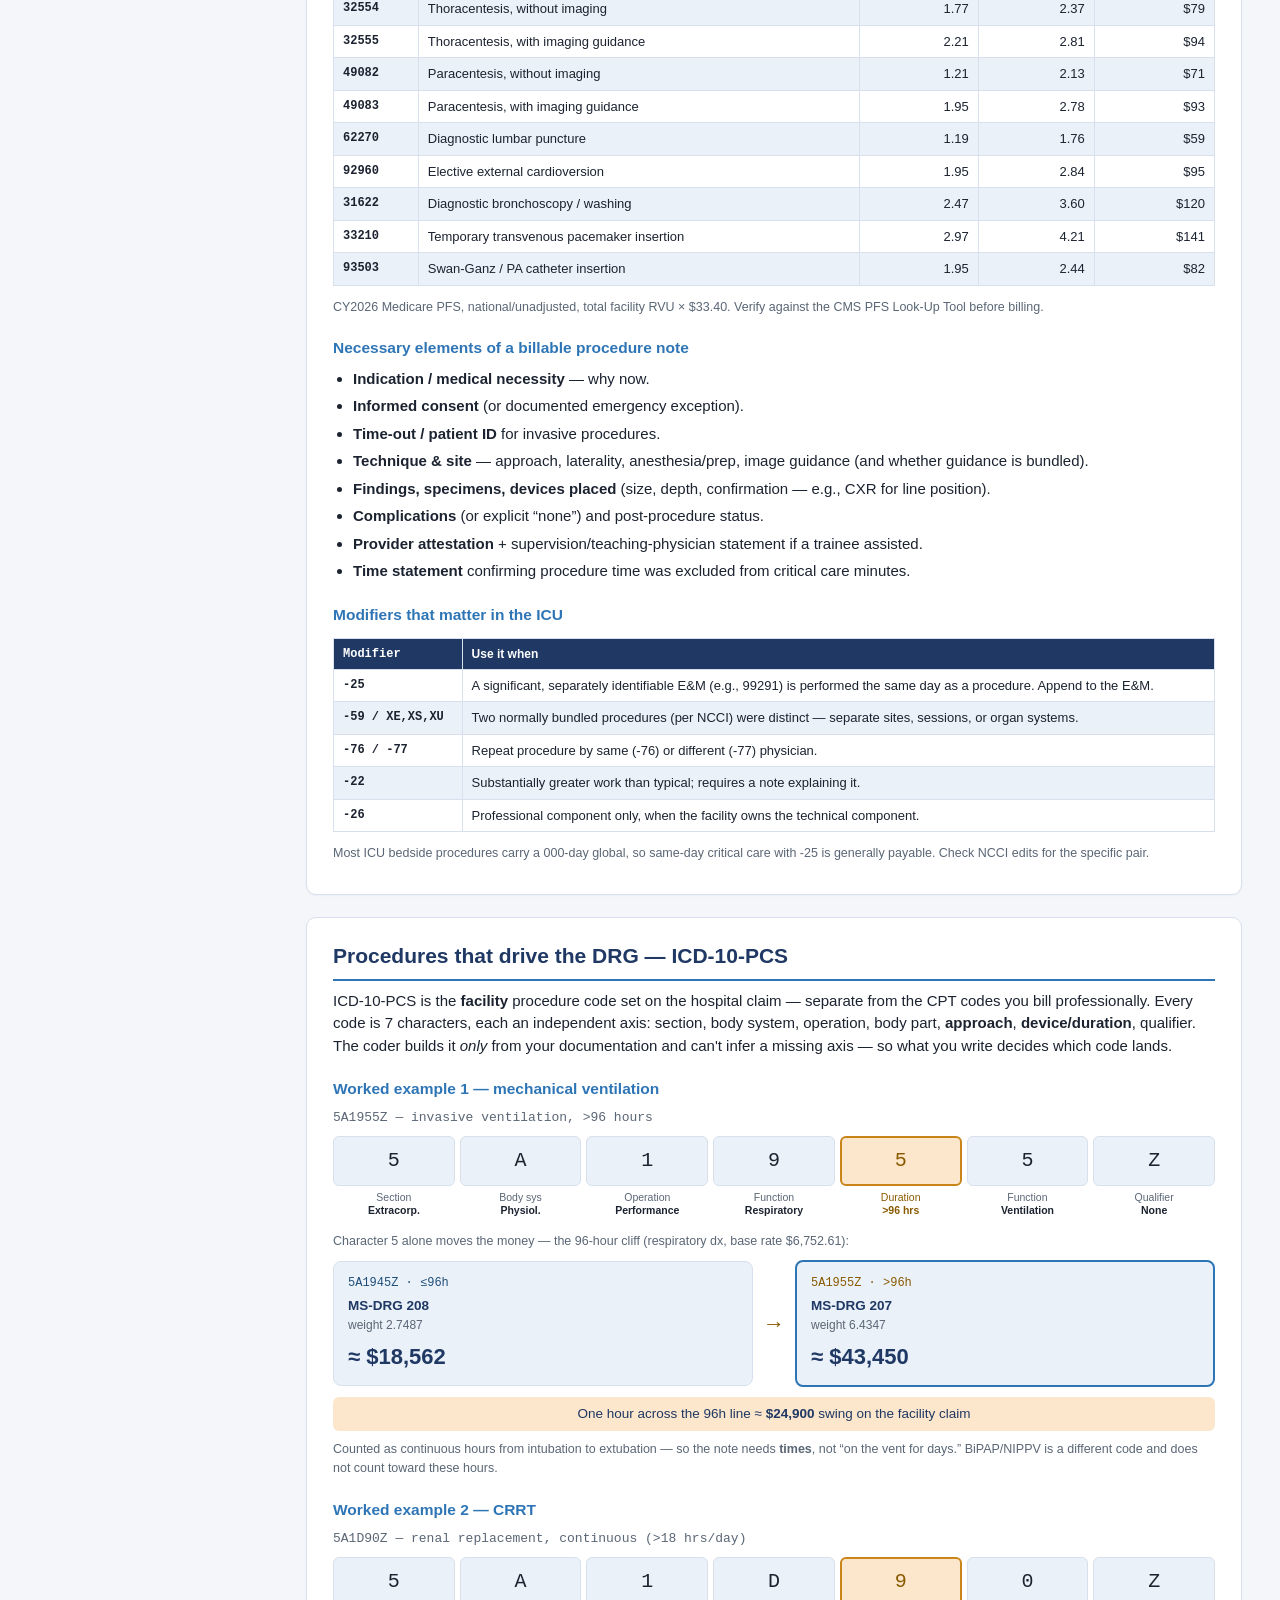
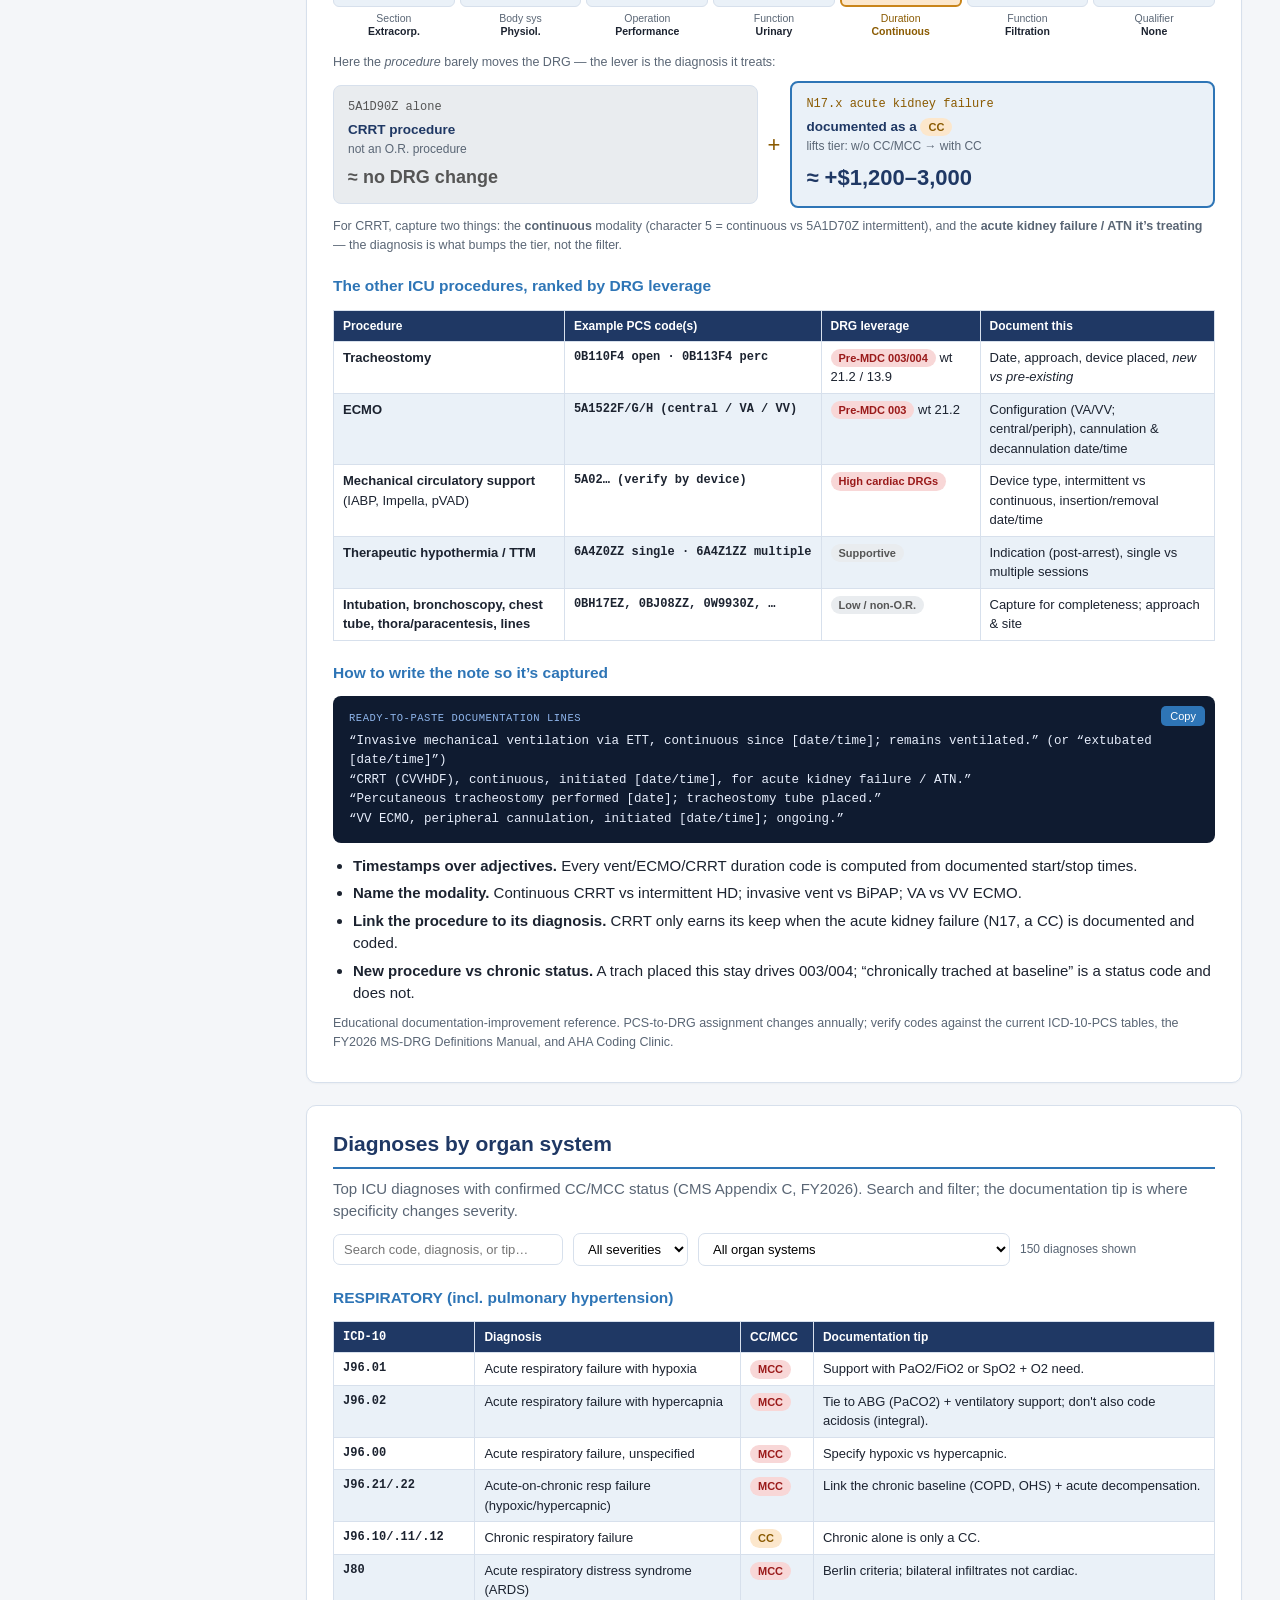
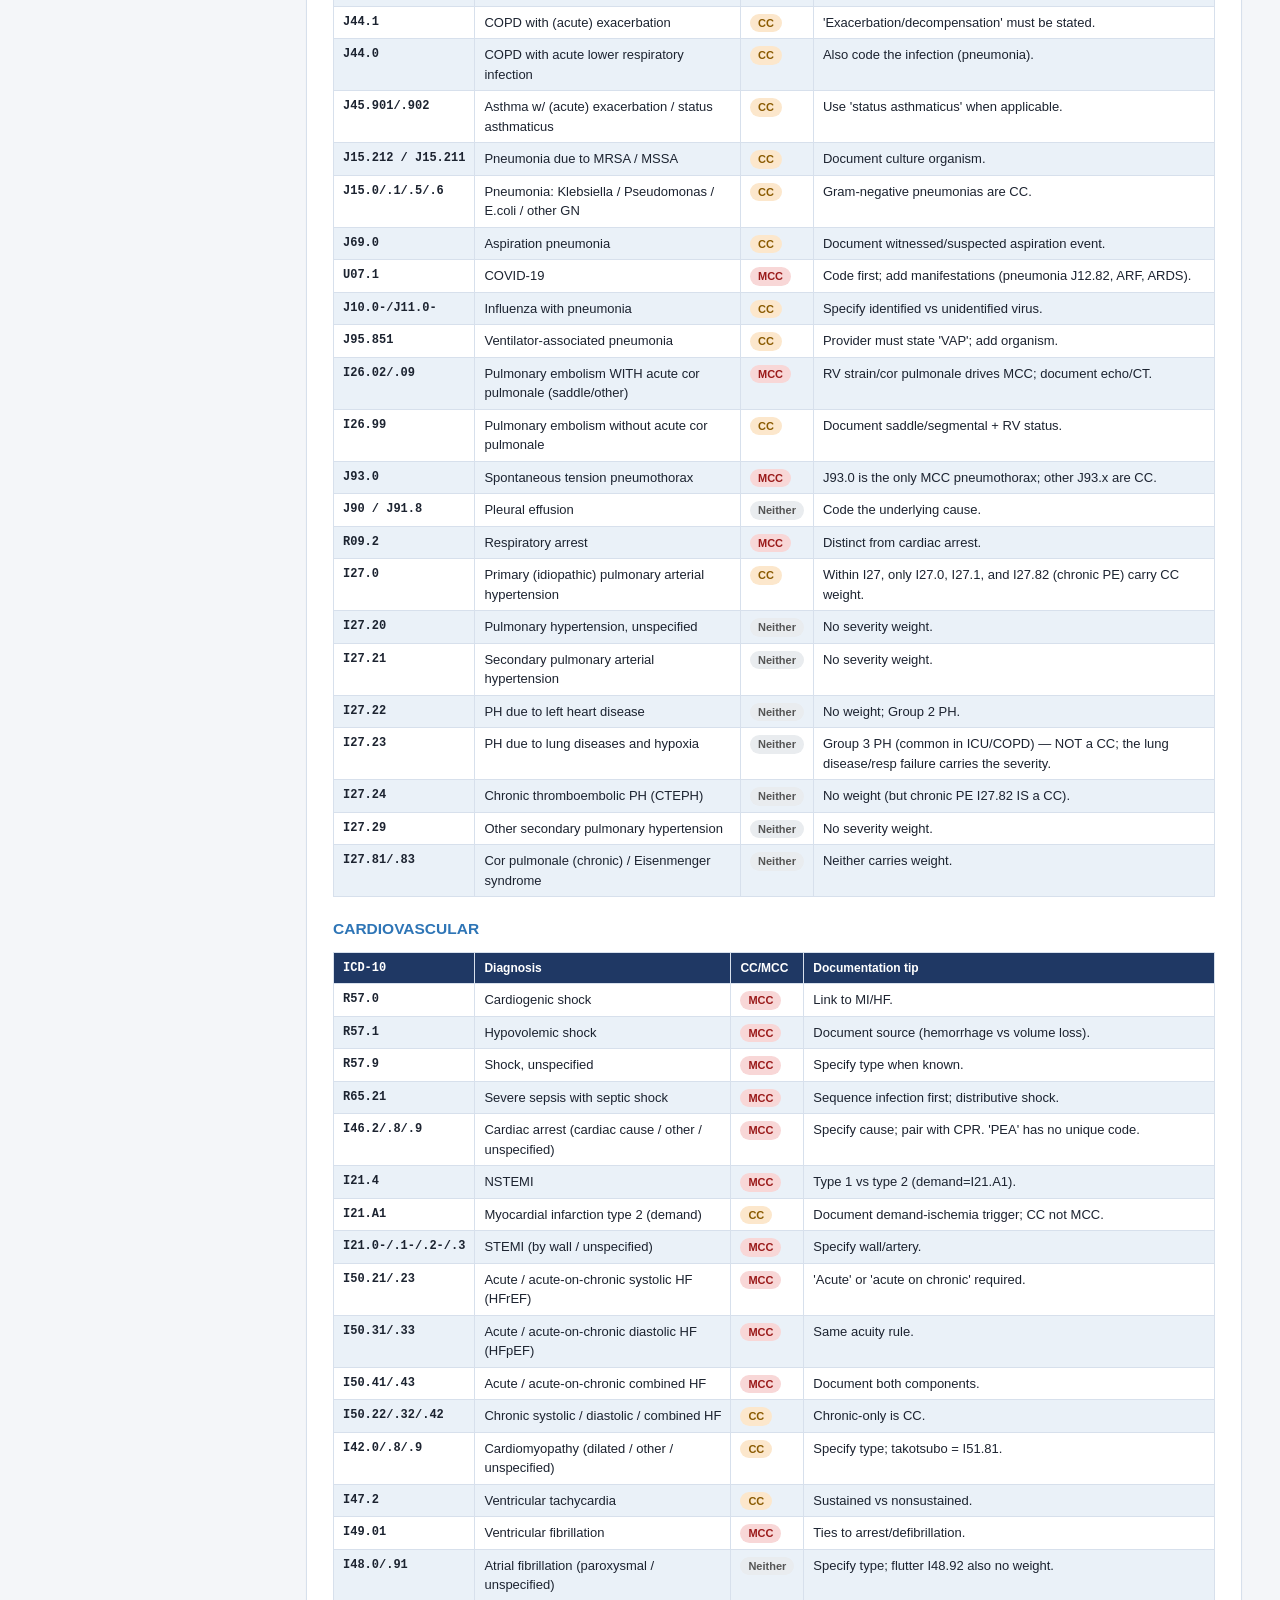
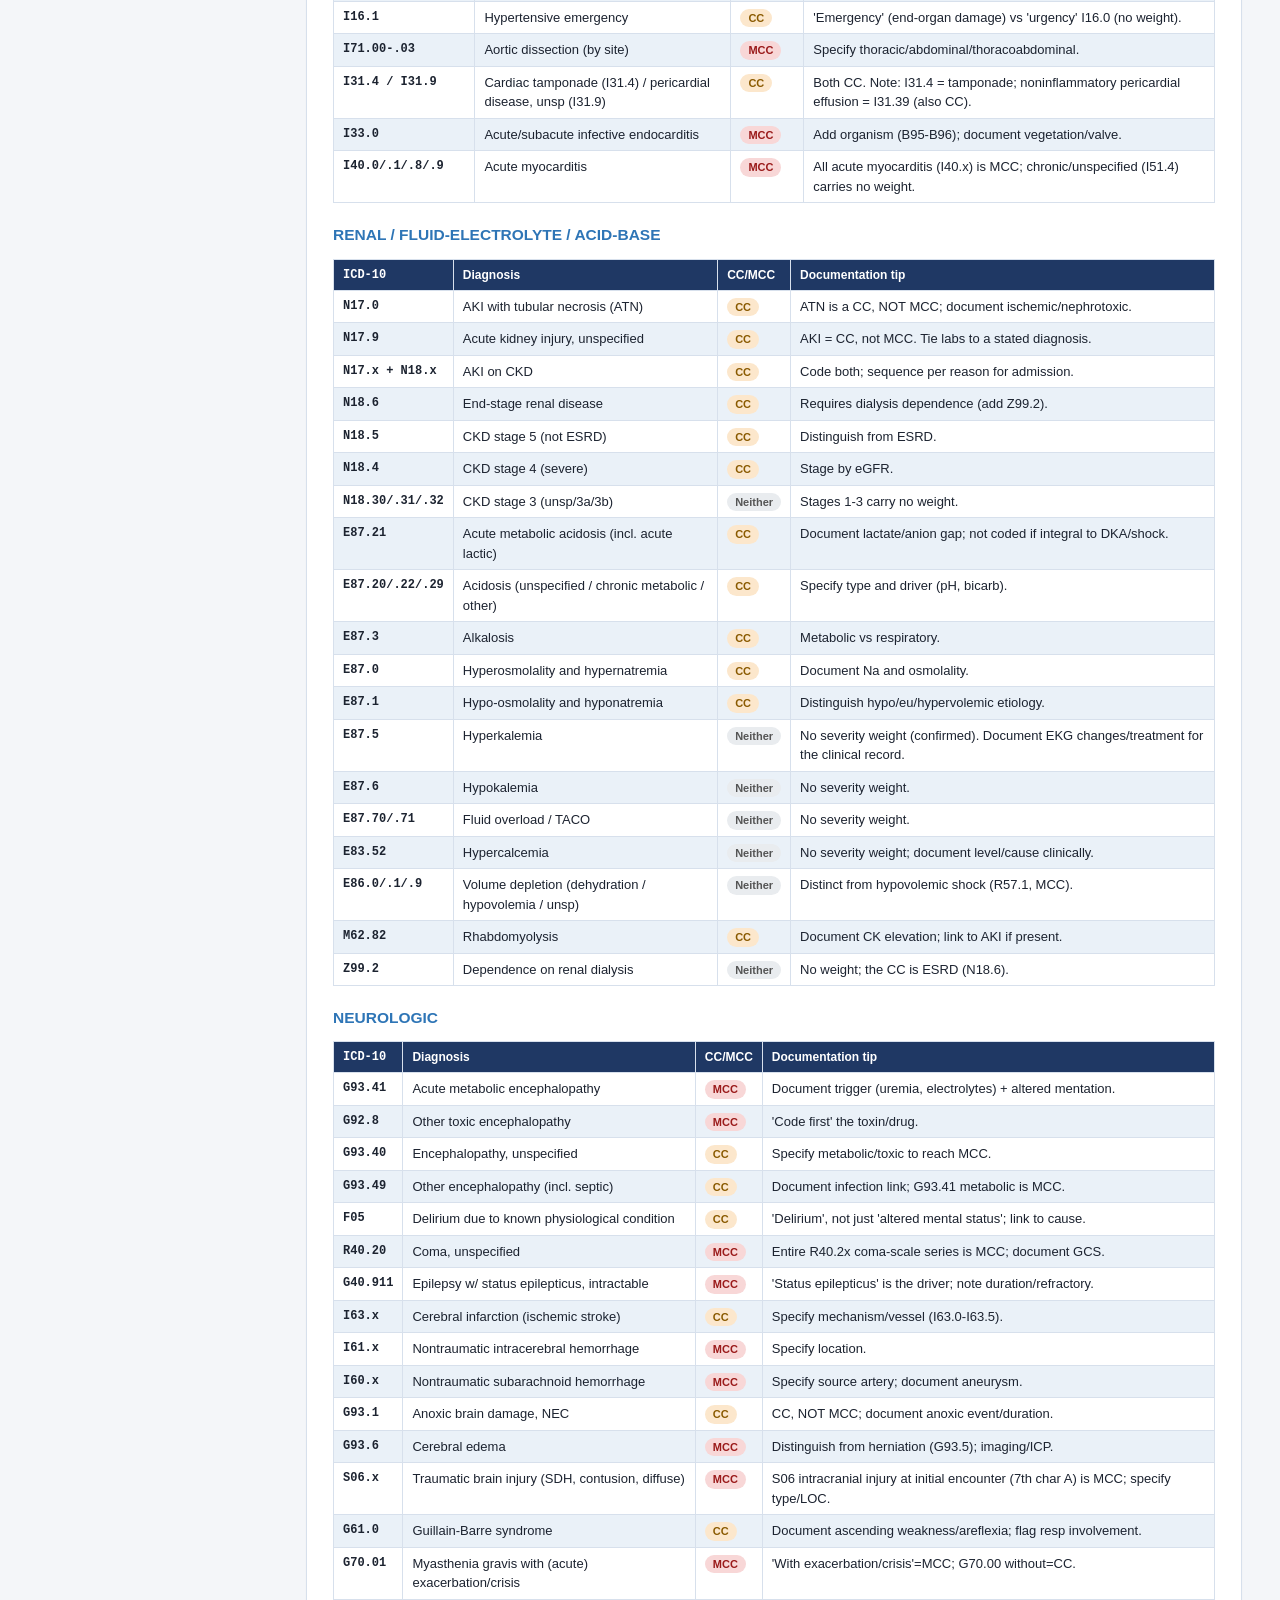
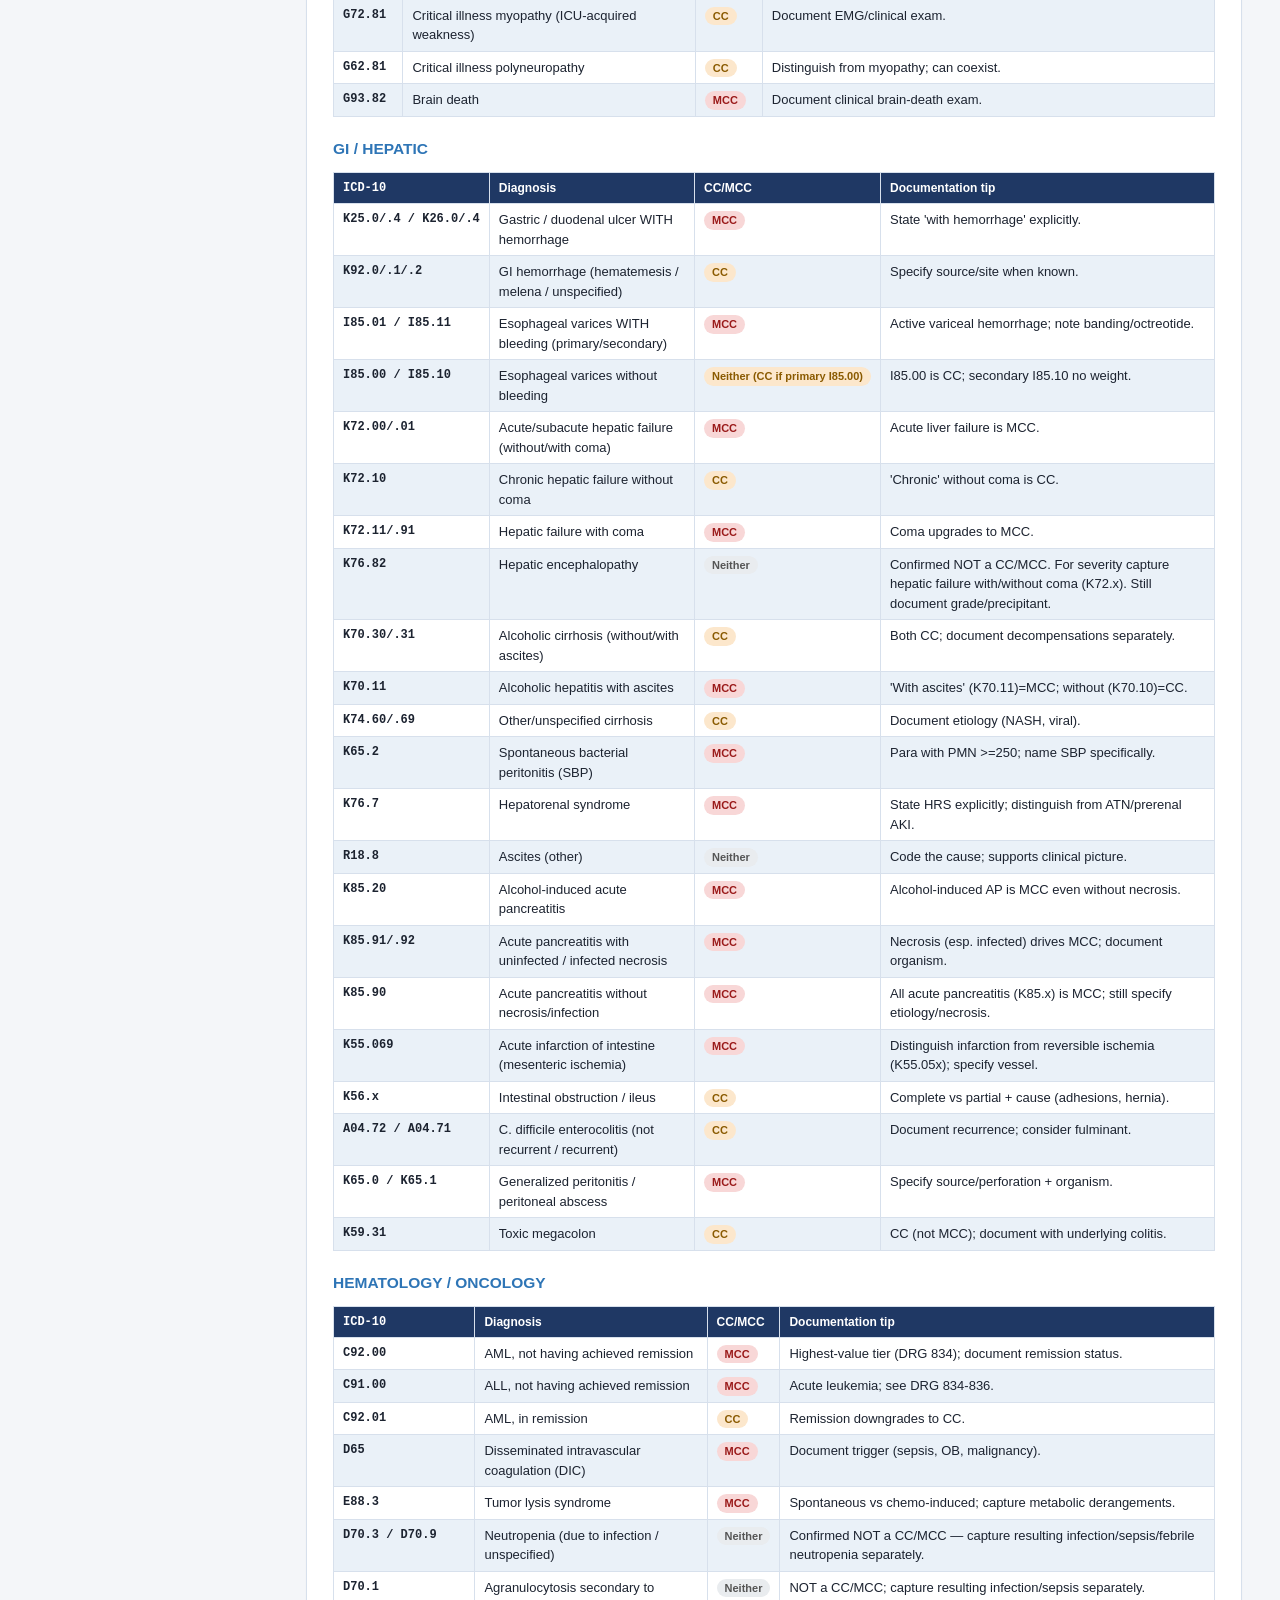
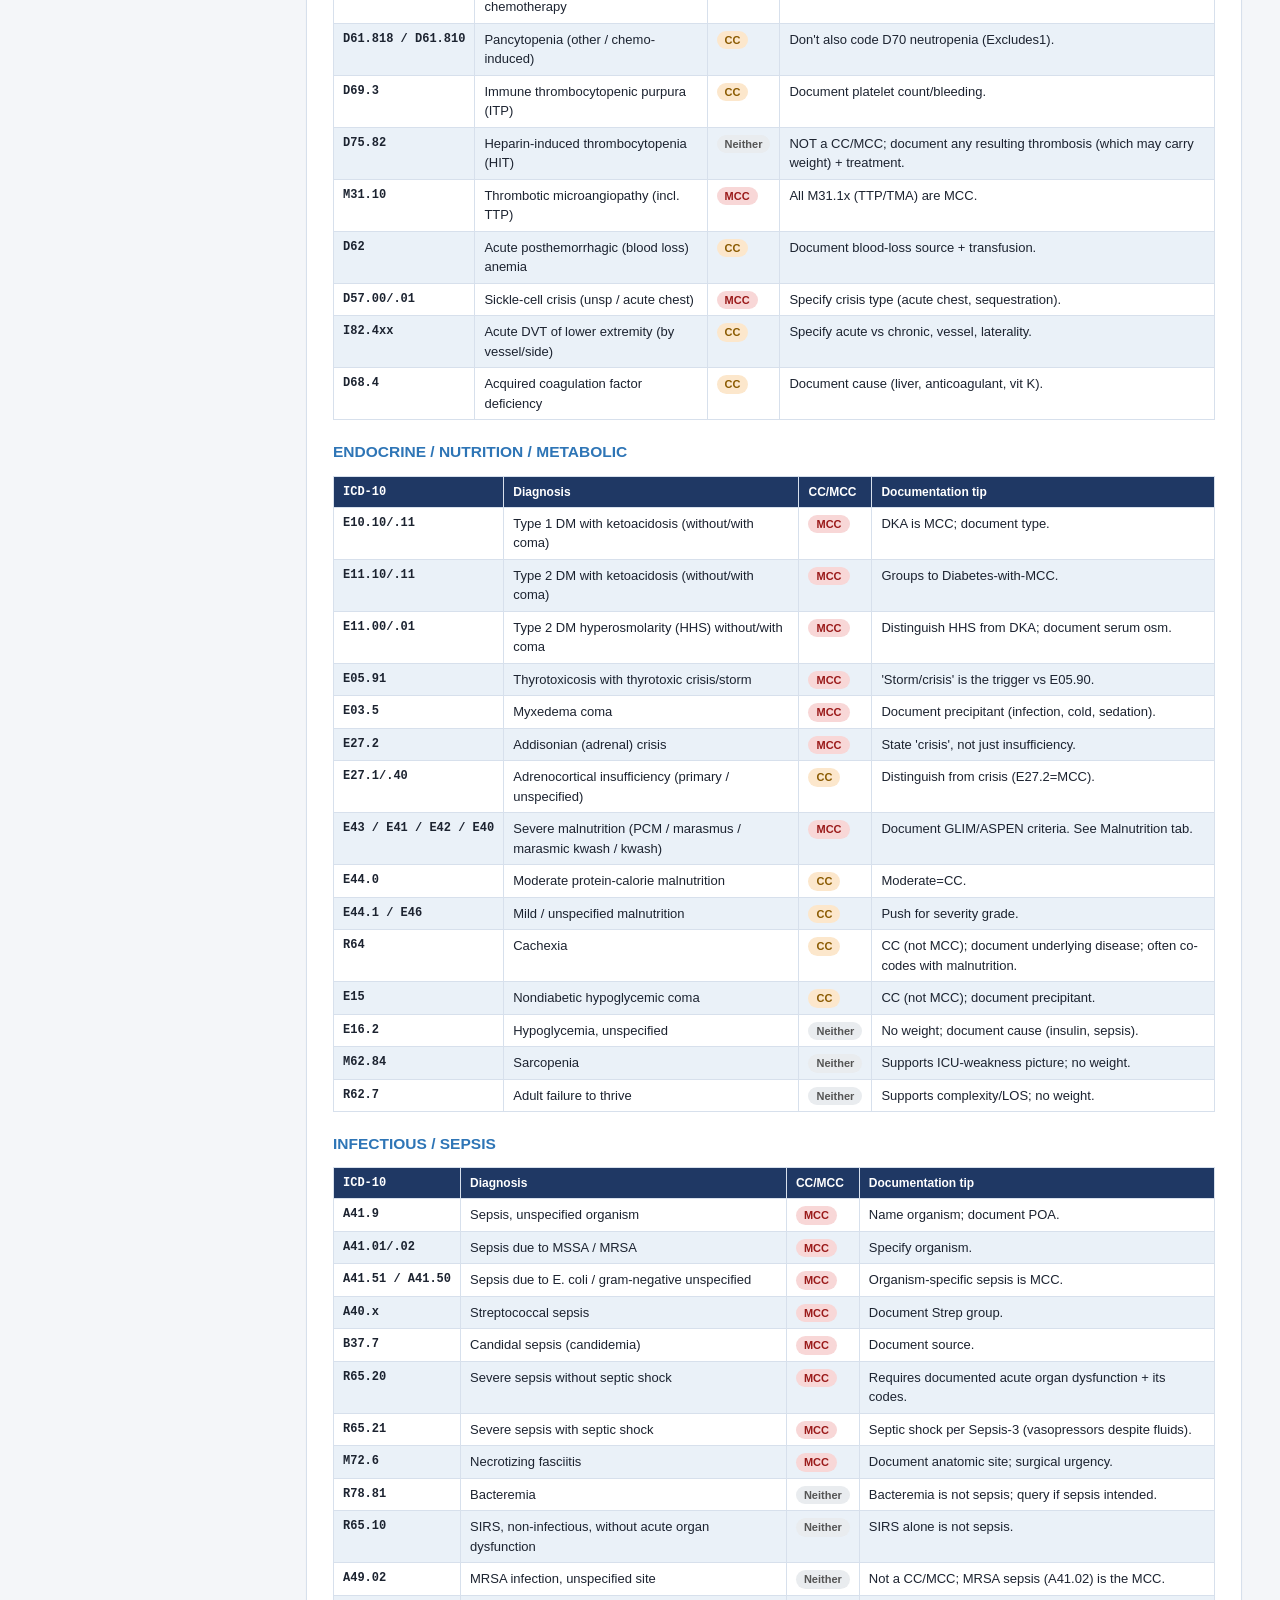
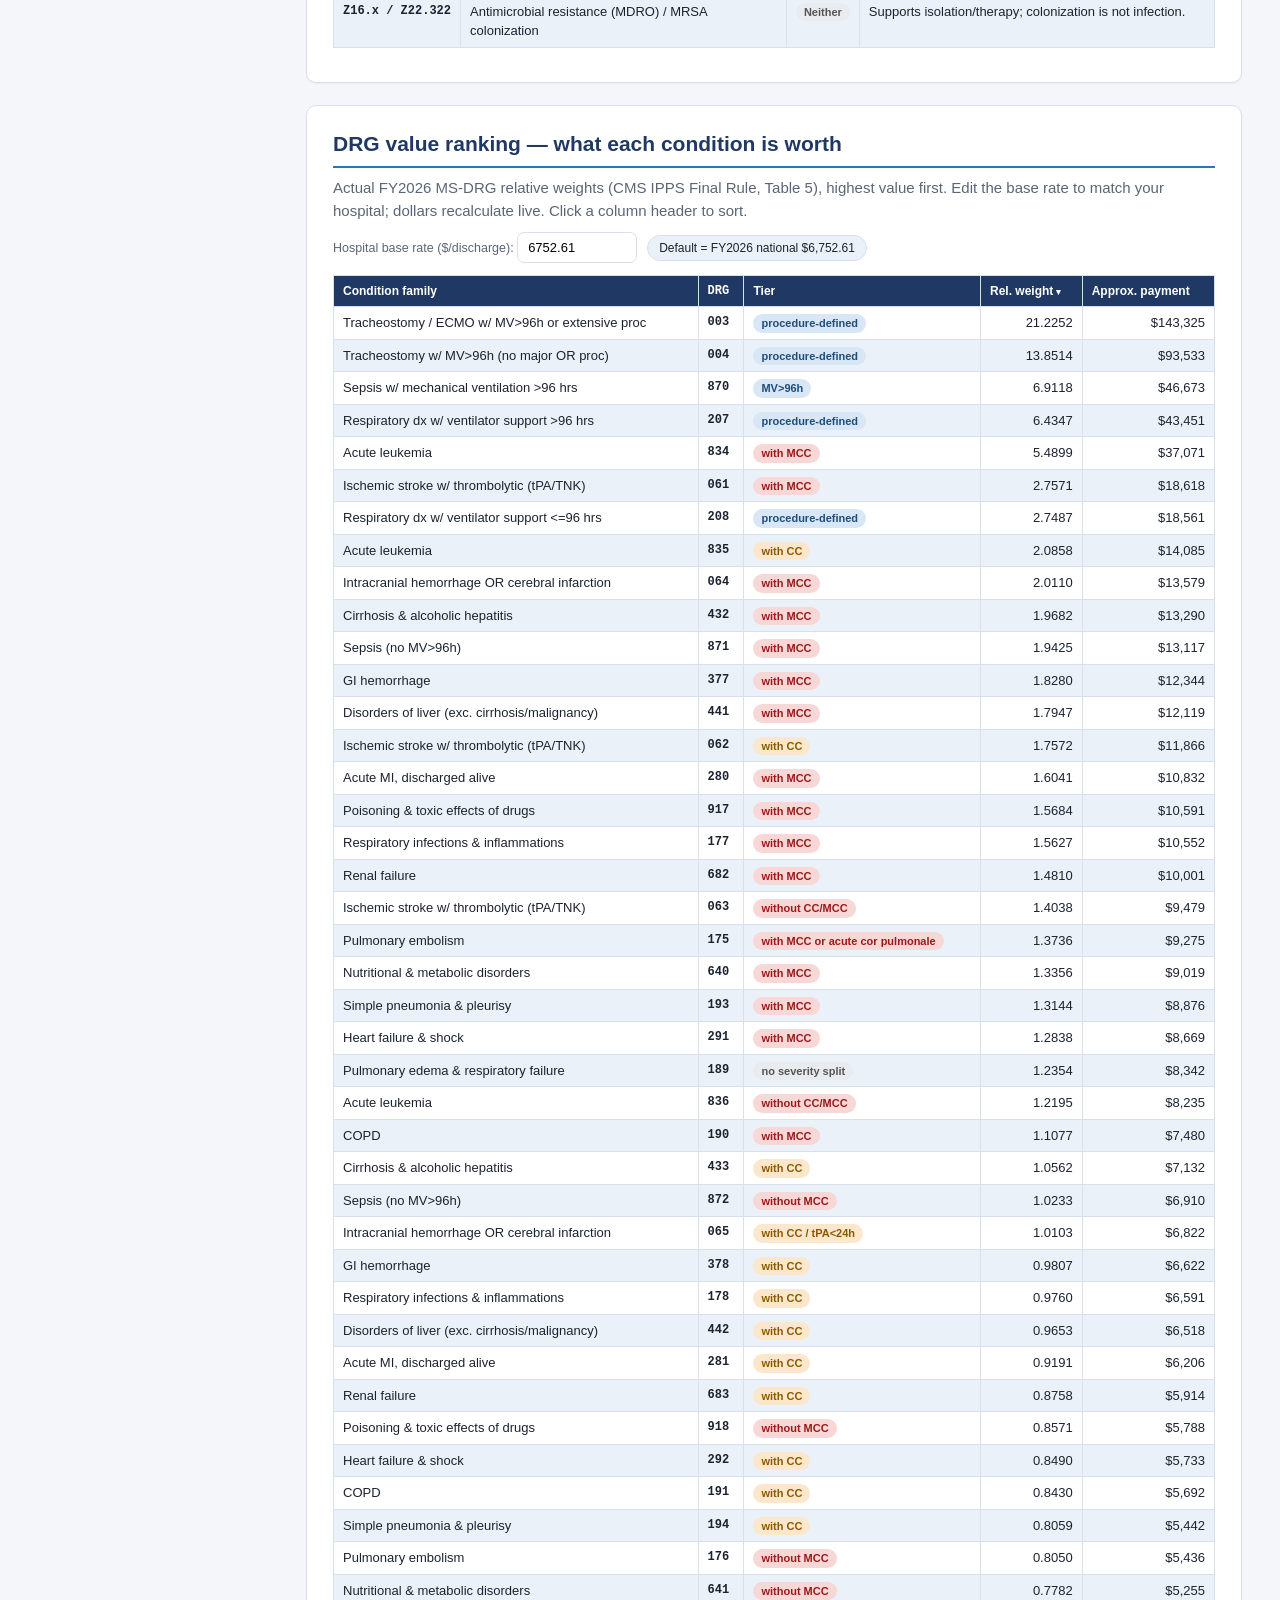
==== commit 84caeccc: "Add Pulmonary Clinic page (clinic.html) + sage-green theme Second page for the academic pulmonary cl" ====
--- a/index.html
+++ b/index.html
@@ -11,7 +11,11 @@
 <div class="layout">
   <aside class="sidebar">
     <h1>Critical Care Billing &amp; Documentation</h1>
-    <div class="sub">Intensivist reference &middot; CY/FY2026 &middot; academic center</div>
+    <div class="sub">Intensivist reference &middot; CY/FY2026</div>
+    <div class="pageswitch">
+      <a href="index.html" class="cur">Critical Care<br>(ICU)</a>
+      <a href="clinic.html">Pulmonary<br>Clinic</a>
+    </div>
     <nav>
       <div class="grp">Start</div>
       <a href="#overview">Overview &amp; how payment works</a>
--- a/styles.css
+++ b/styles.css
@@ -17,6 +17,14 @@
   overflow-y:auto;padding:18px 0;z-index:30}
 .sidebar h1{font-size:16px;margin:0 18px 4px;line-height:1.25}
 .sidebar .sub{font-size:11px;color:#aebfd8;margin:0 18px 16px}
+
+/* cross-page switcher */
+.pageswitch{display:flex;gap:6px;margin:0 14px 16px}
+.pageswitch a{flex:1;text-align:center;font-size:11.5px;font-weight:600;line-height:1.2;
+  color:#cfe0f5;background:rgba(255,255,255,.06);border:1px solid #3a527e;border-radius:7px;
+  padding:7px 6px}
+.pageswitch a:hover{background:rgba(255,255,255,.14);text-decoration:none}
+.pageswitch a.cur{background:#fff;color:var(--navy);border-color:#fff}
 .sidebar nav a{display:block;color:#dce5f3;padding:7px 18px;font-size:13.5px;border-left:3px solid transparent}
 .sidebar nav a:hover{background:rgba(255,255,255,.07);text-decoration:none}
 .sidebar nav a.active{background:rgba(255,255,255,.12);border-left-color:#7FB0E6;color:#fff}
@@ -150,3 +158,22 @@
   .topbar .t{font-size:14px;font-weight:600}
   .wrap{padding:18px 14px 70px}
 }
+
+/* ---- clinic page: green (sage) theme — scoped to body.theme-clinic so index.html stays blue ---- */
+body.theme-clinic{
+  --navy:#2F4A3A; --blue:#3E7A5A; --lblue:#ECF3EE; --line:#D6E3DB;
+}
+body.theme-clinic a{color:#366E51}                 /* darker link for AA contrast on white */
+body.theme-clinic .hero{background:linear-gradient(135deg,#2F4A3A,#3E7A5A)}
+body.theme-clinic .hero p{color:#d9e8e0}
+body.theme-clinic .sidebar .sub{color:#a9c3b5}
+body.theme-clinic .sidebar nav a{color:#d6e6dd}
+body.theme-clinic .sidebar nav .grp{color:#7fa08f}
+body.theme-clinic .sidebar nav a.active{border-left-color:#8FBFA3;color:#fff}
+body.theme-clinic .pageswitch a{color:#cfe2d8;border-color:#46685a}
+body.theme-clinic .pageswitch a.cur{color:var(--navy)}
+body.theme-clinic .copybtn{background:#3E7A5A}
+body.theme-clinic .copybtn:hover{background:#4E8E6B}
+body.theme-clinic .smartphrase .lbl{color:#8fc0a6}
+body.theme-clinic .b.proc{background:#DCE9E1;color:#2F4A3A}
+body.theme-clinic .topbar button{border-color:#51735f}
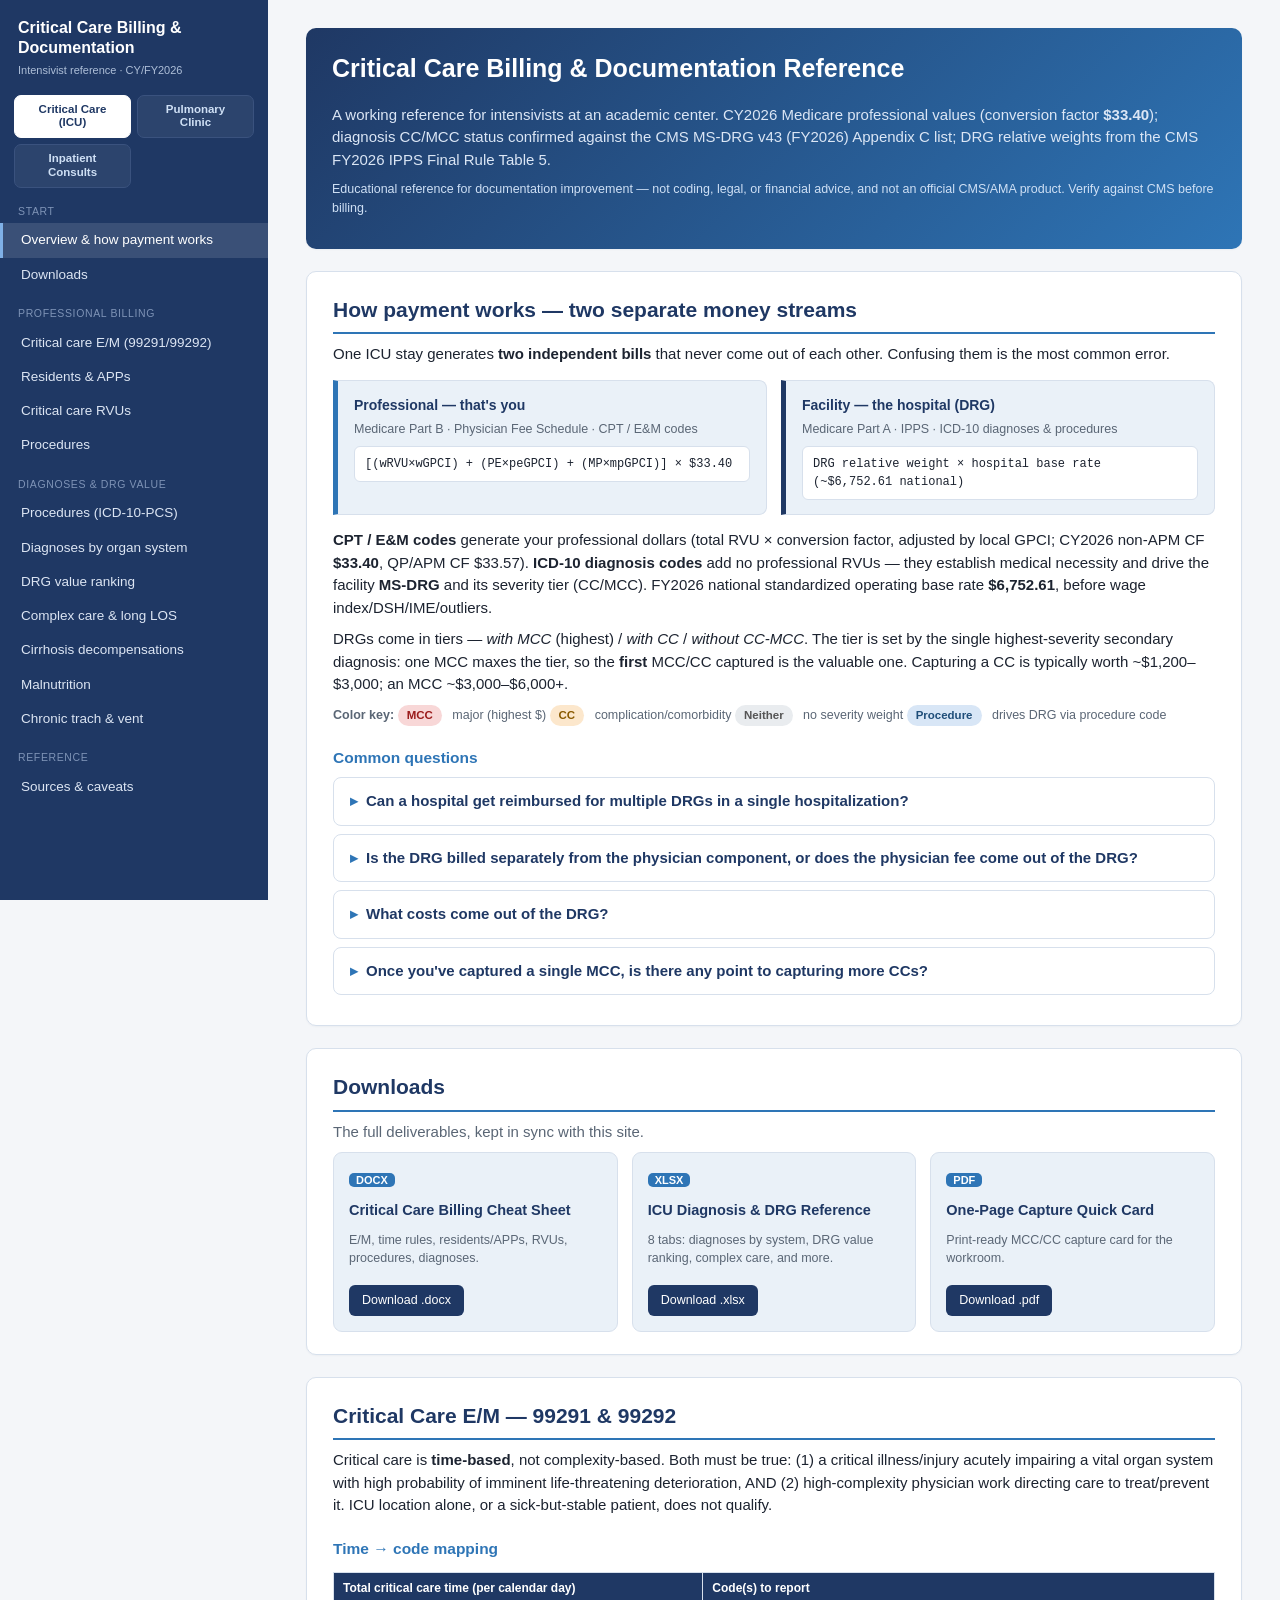
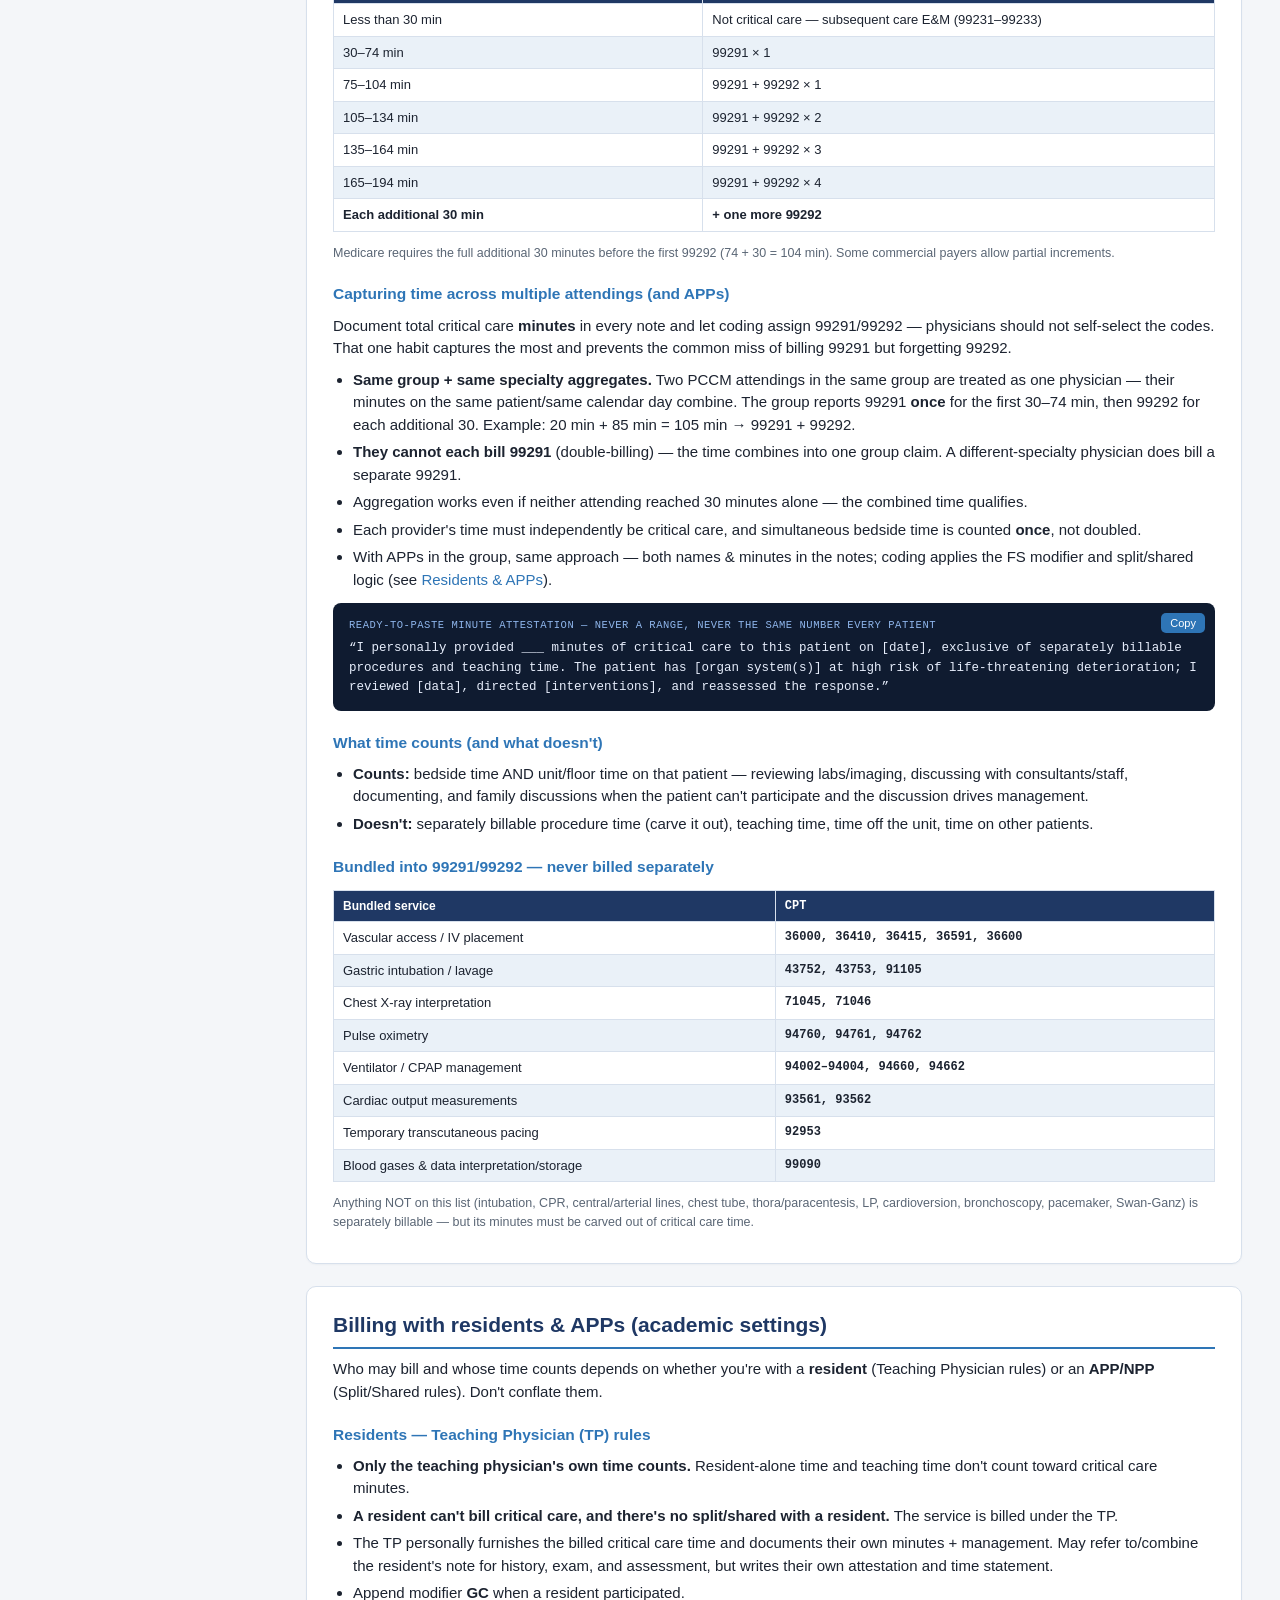
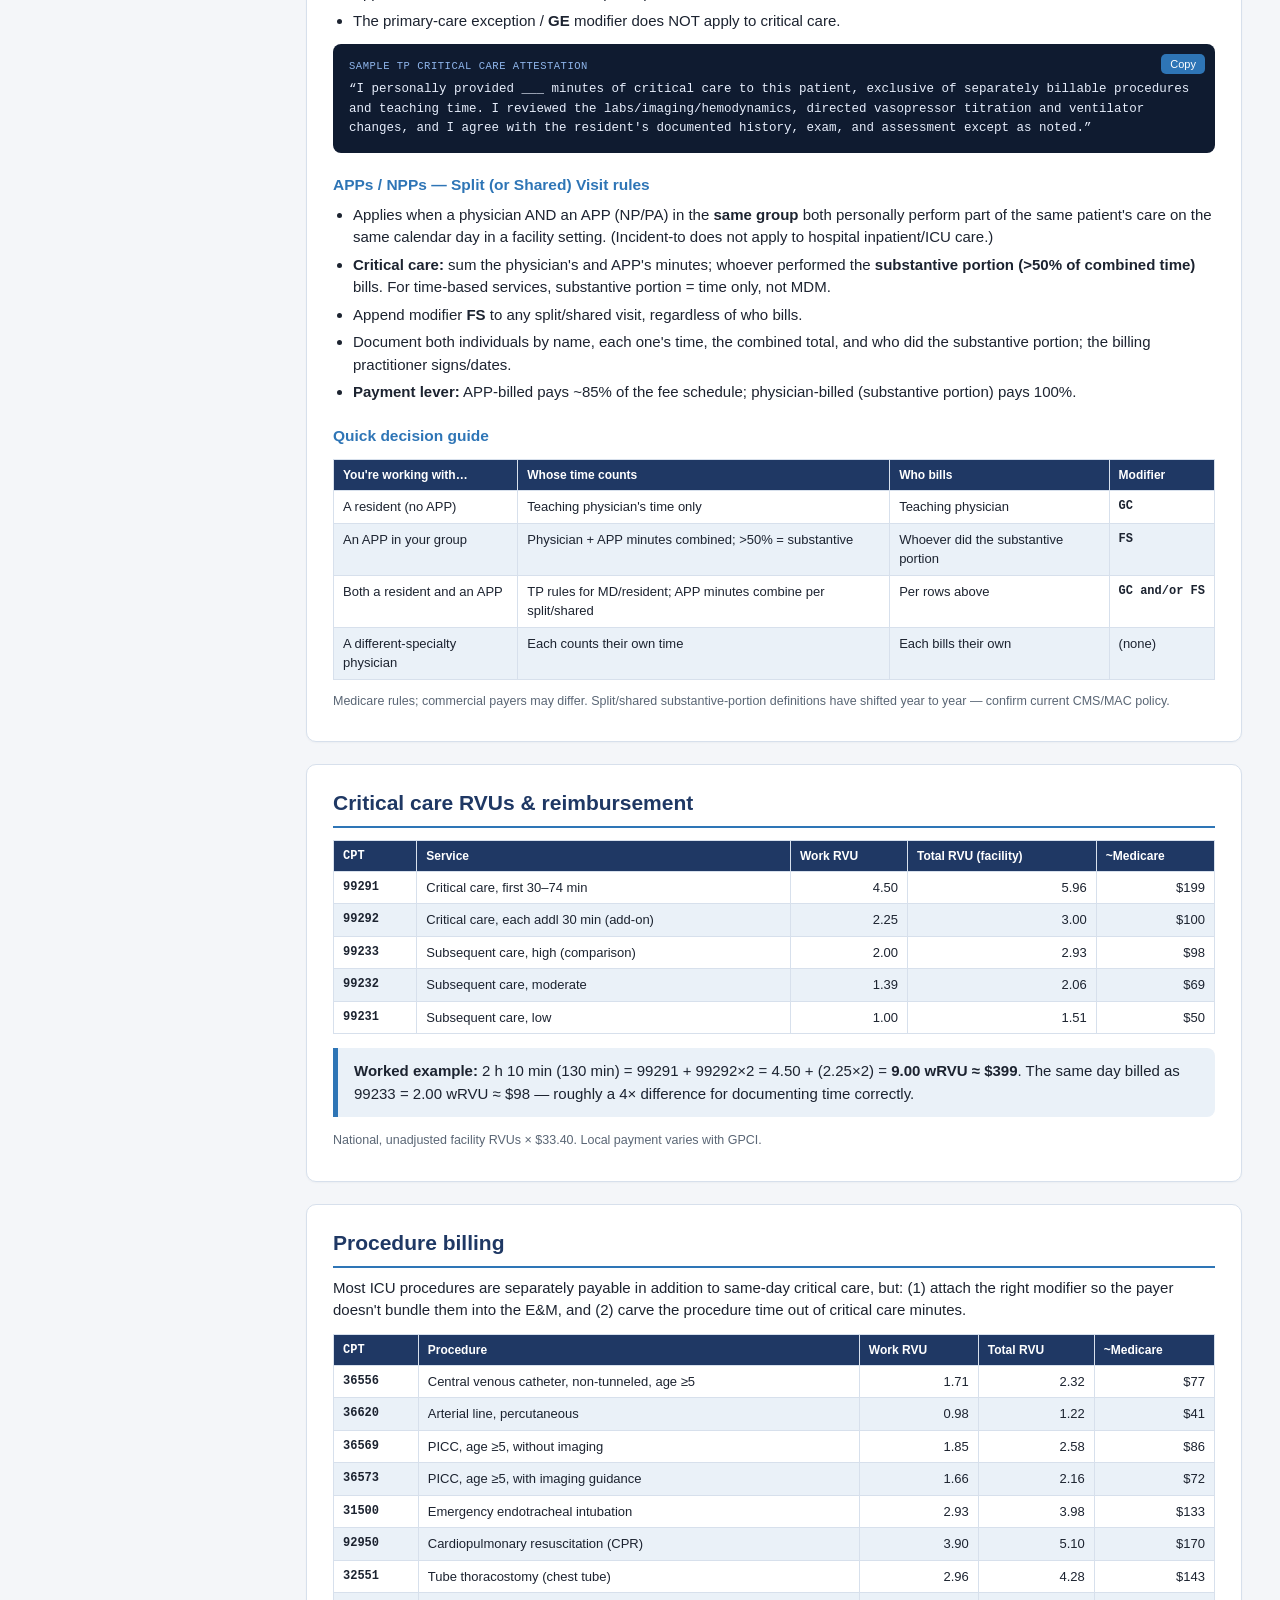
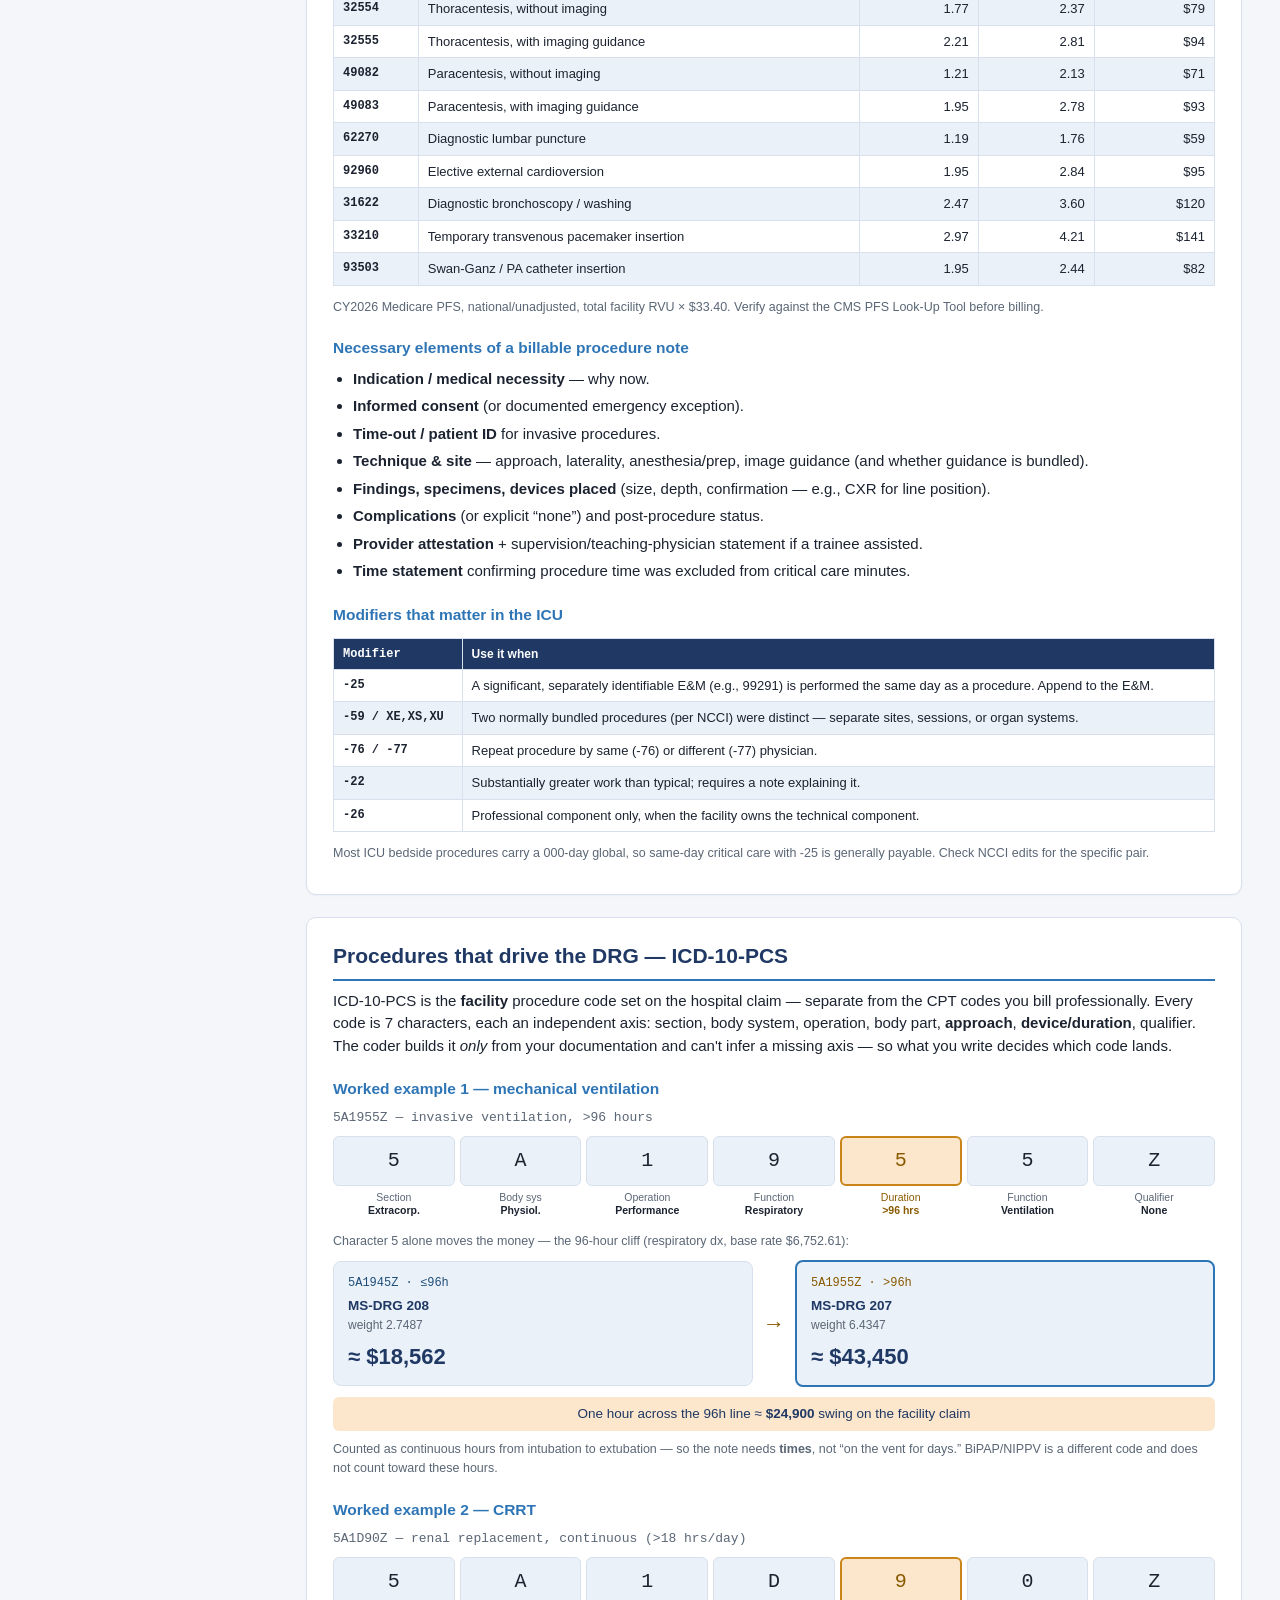
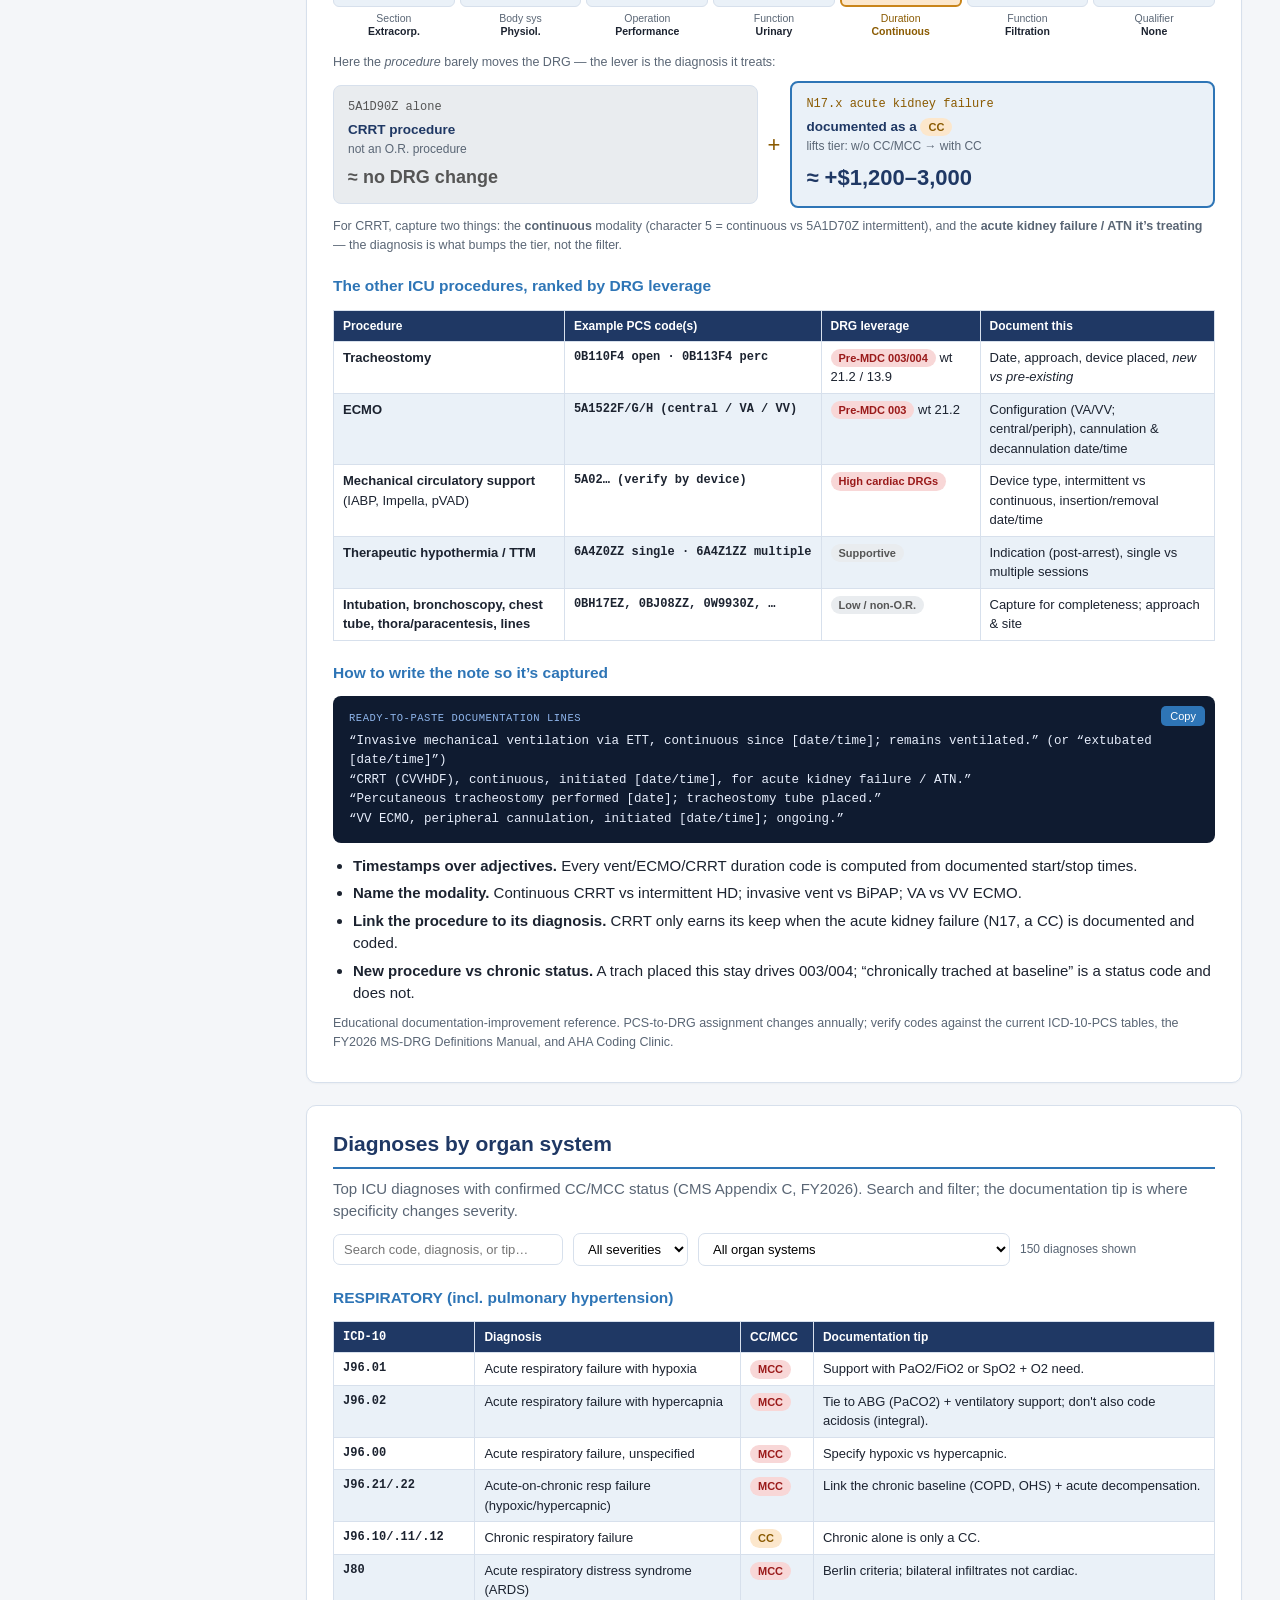
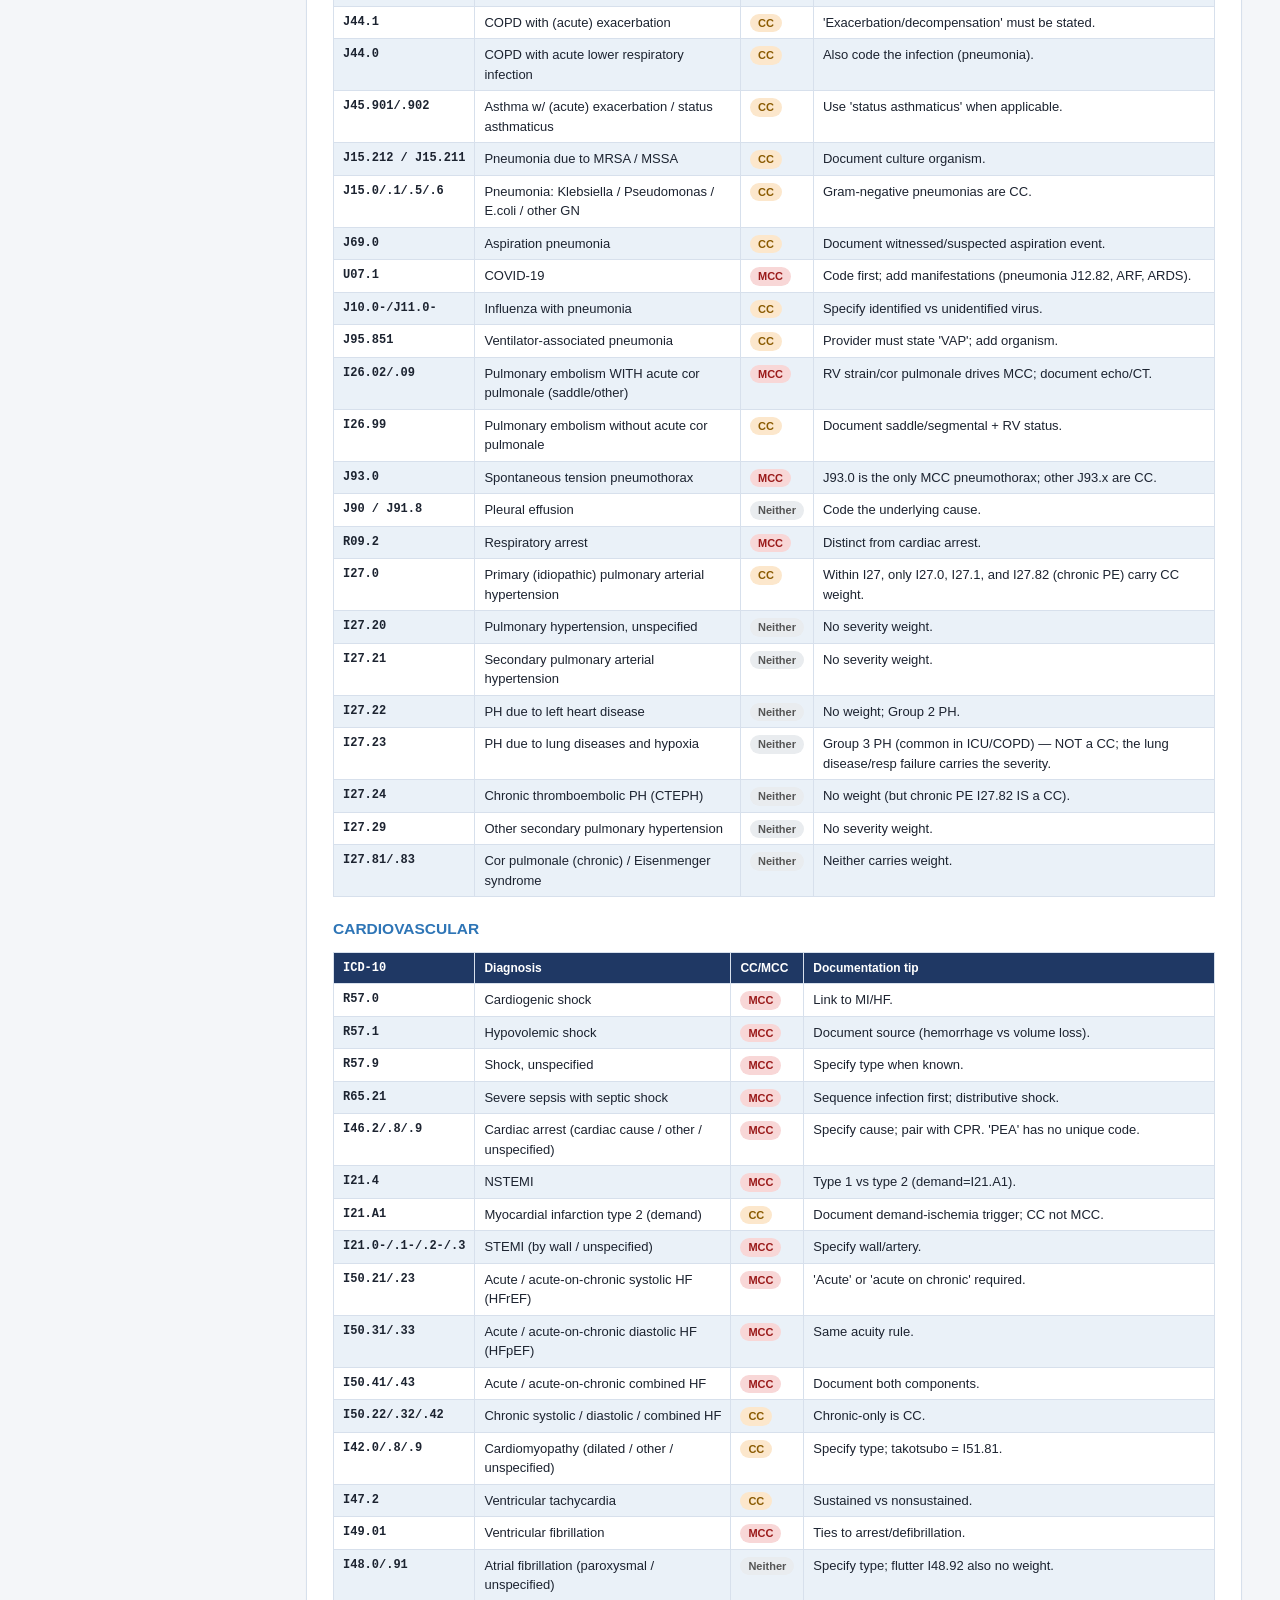
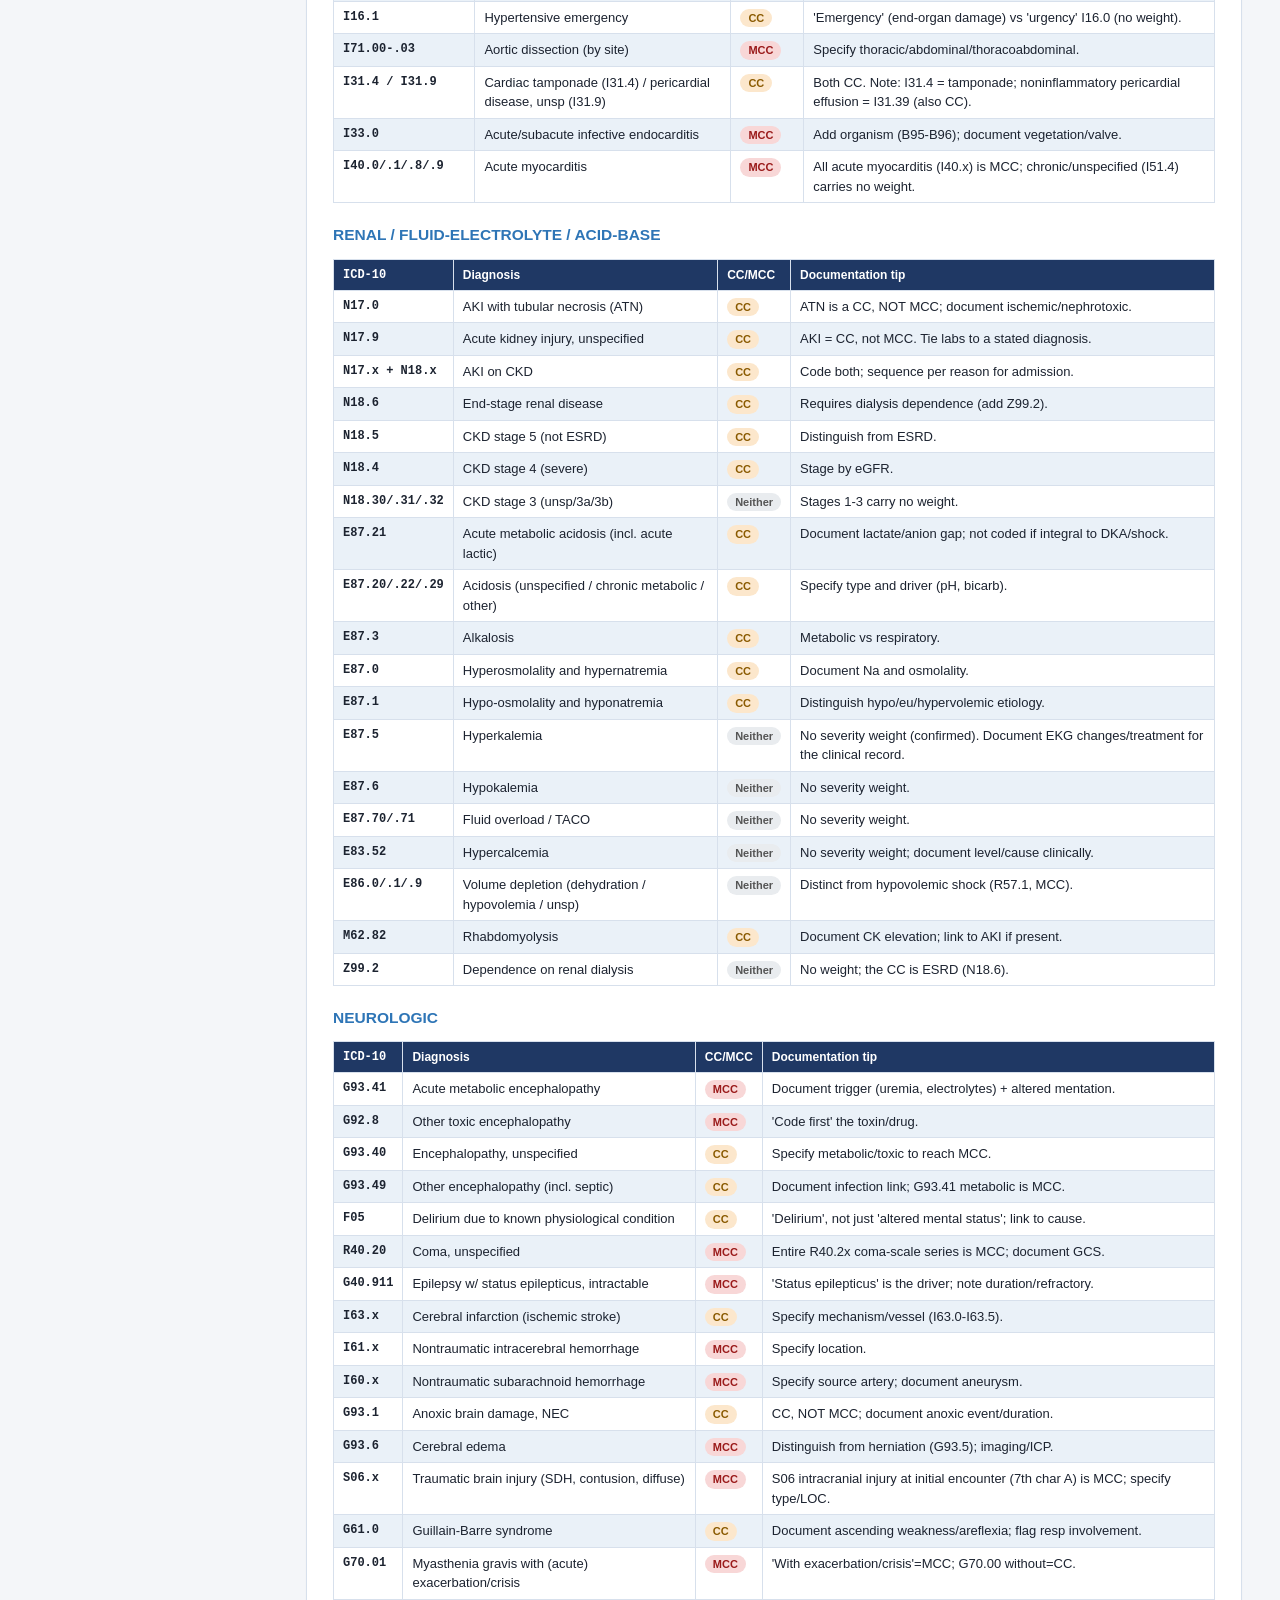
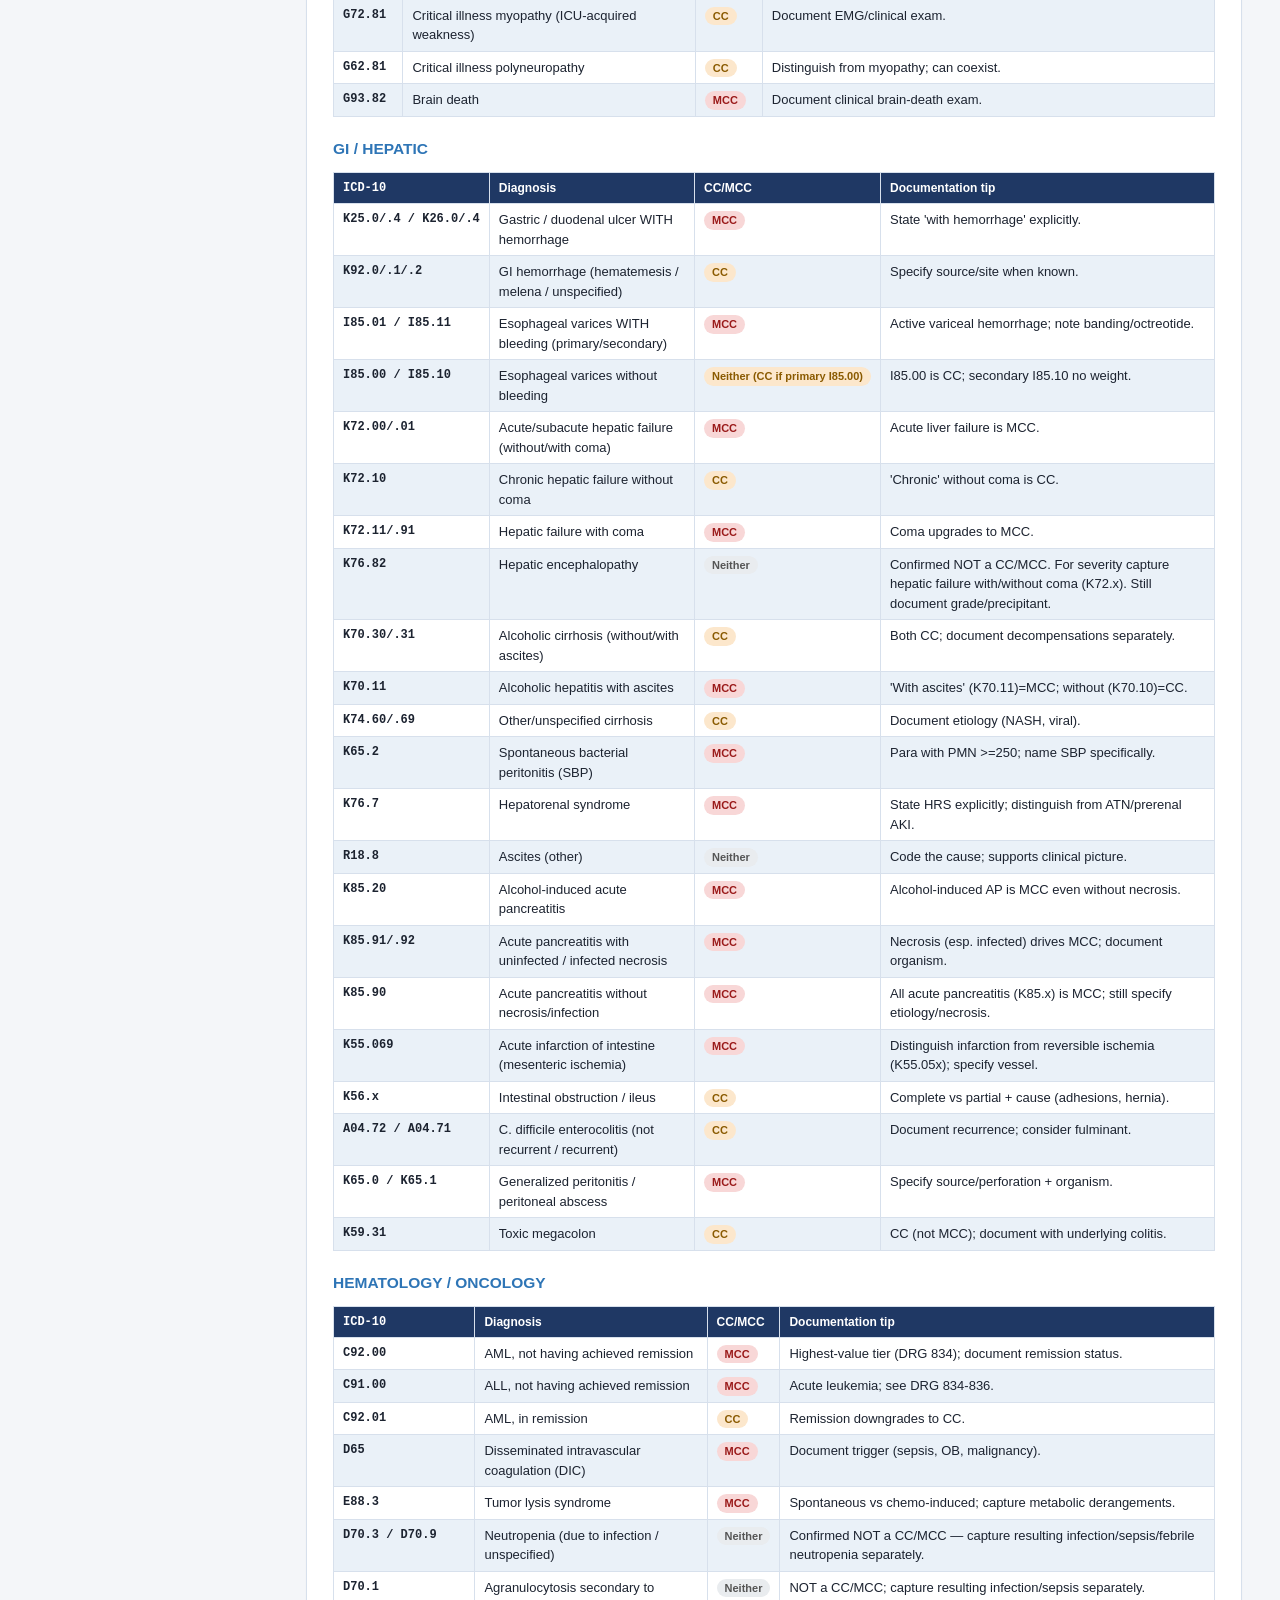
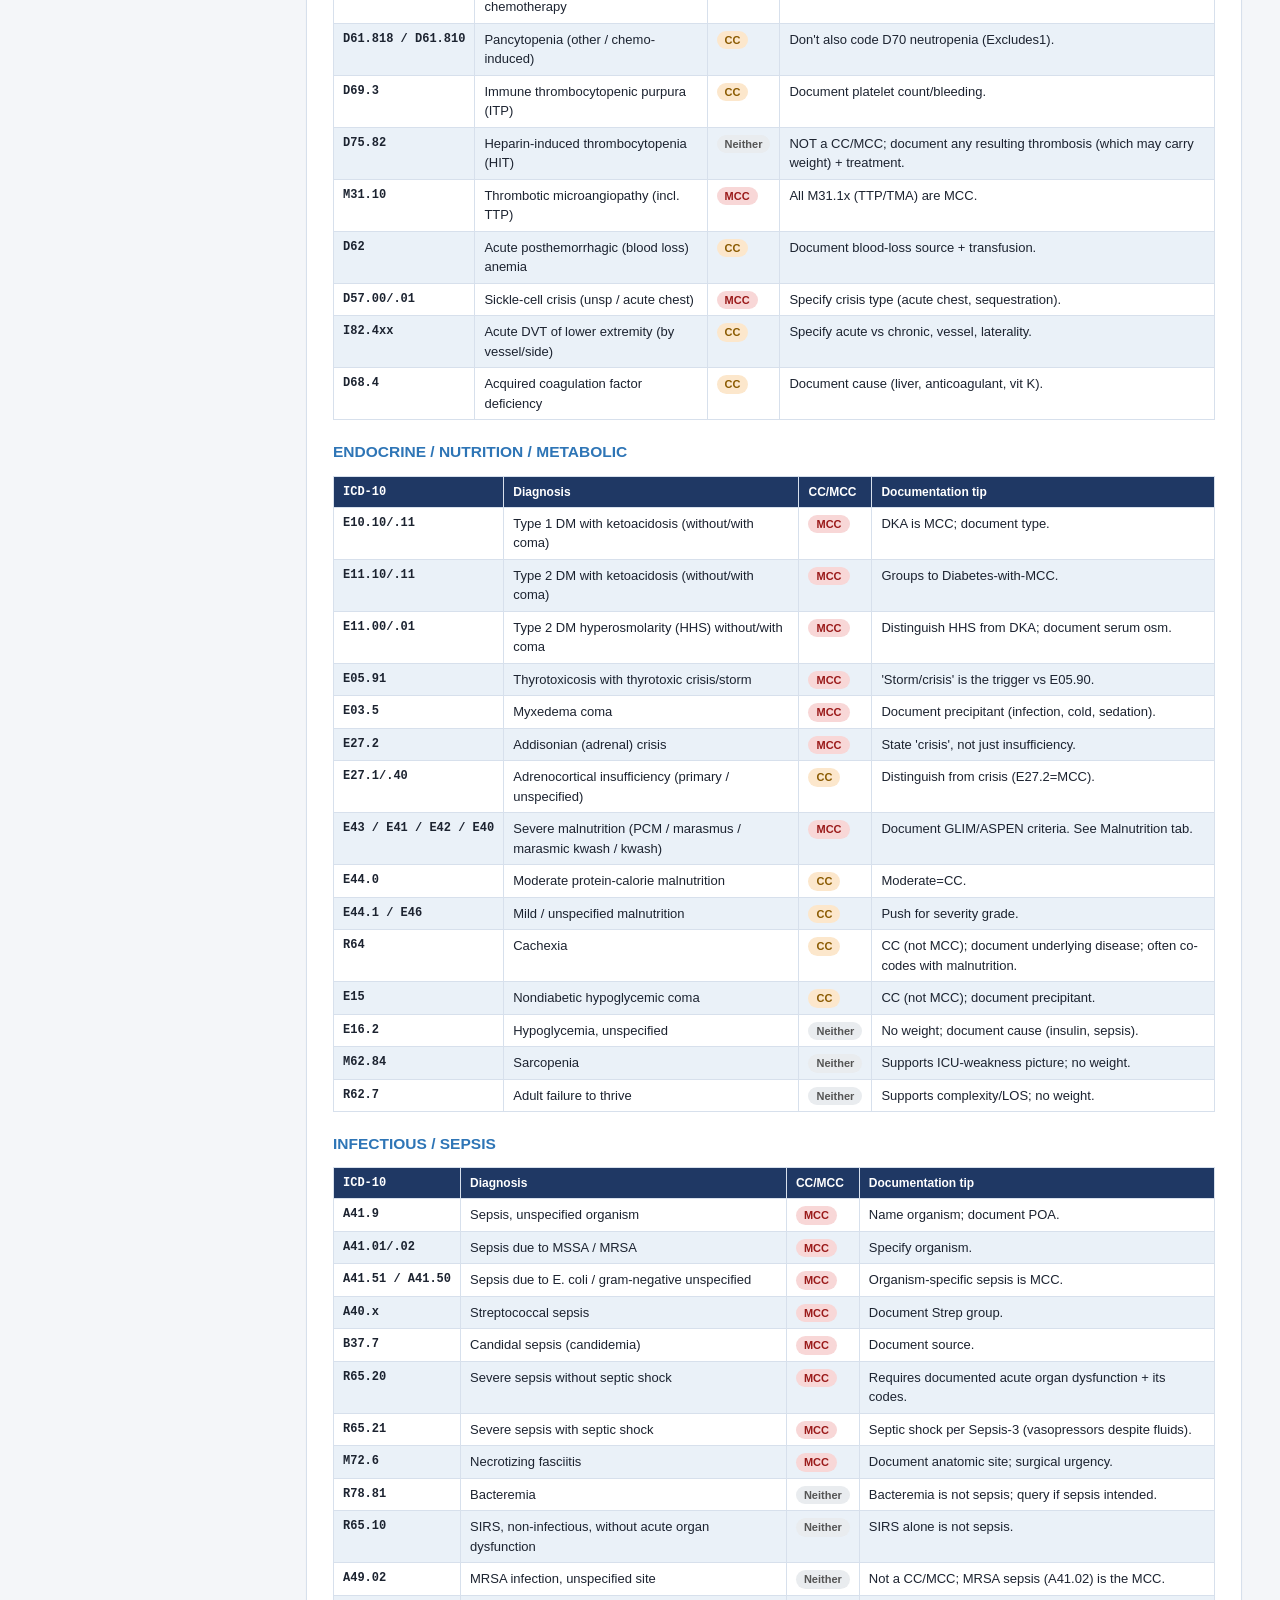
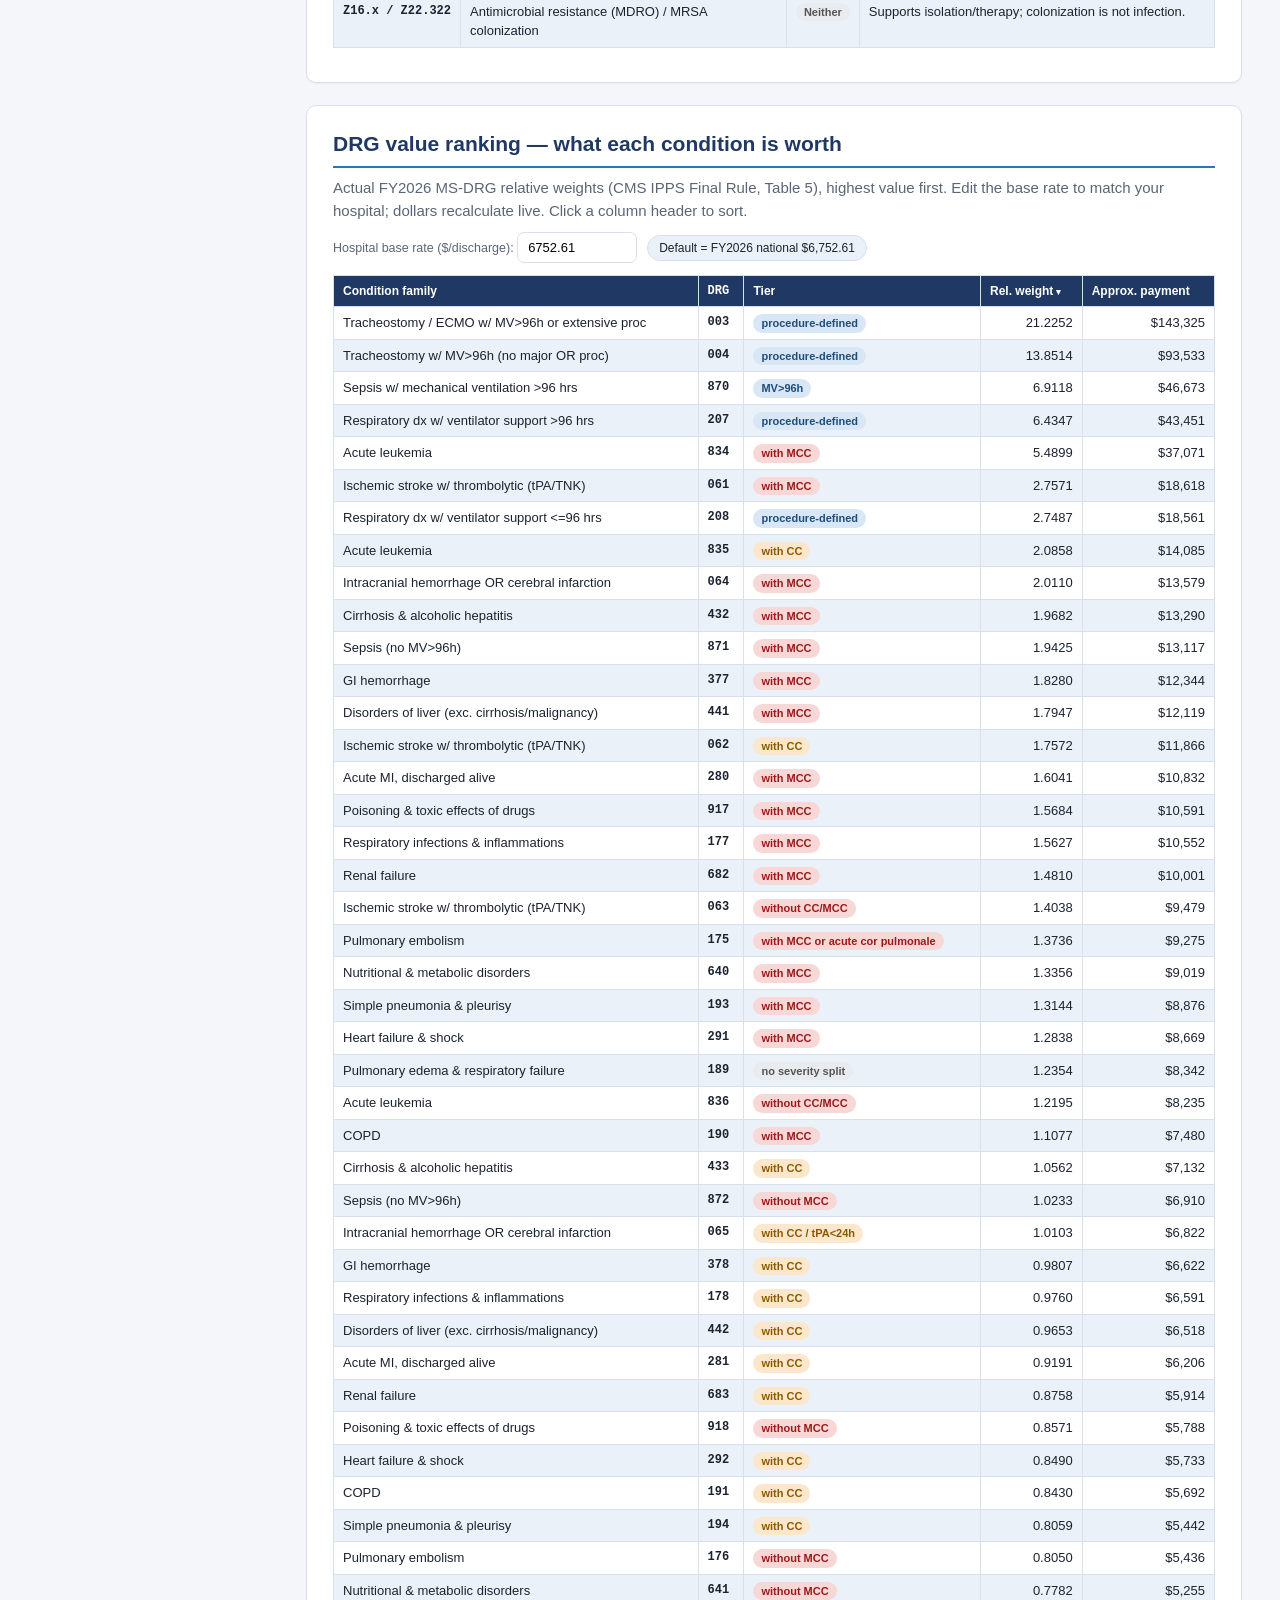
==== commit c417e1da: "Add inpatient pulmonary consults page + 2-column page switcher - consults.html: new purple-themed in" ====
--- a/index.html
+++ b/index.html
@@ -15,6 +15,7 @@
     <div class="pageswitch">
       <a href="index.html" class="cur">Critical Care<br>(ICU)</a>
       <a href="clinic.html">Pulmonary<br>Clinic</a>
+      <a href="consults.html">Inpatient<br>Consults</a>
     </div>
     <nav>
       <div class="grp">Start</div>
--- a/styles.css
+++ b/styles.css
@@ -18,9 +18,9 @@
 .sidebar h1{font-size:16px;margin:0 18px 4px;line-height:1.25}
 .sidebar .sub{font-size:11px;color:#aebfd8;margin:0 18px 16px}
 
-/* cross-page switcher */
-.pageswitch{display:flex;gap:6px;margin:0 14px 16px}
-.pageswitch a{flex:1;text-align:center;font-size:11.5px;font-weight:600;line-height:1.2;
+/* cross-page switcher — 2-column grid (3 pages = 2 rows; becomes a clean 2x2 with the 4th page) */
+.pageswitch{display:grid;grid-template-columns:1fr 1fr;gap:6px;margin:0 14px 16px}
+.pageswitch a{text-align:center;font-size:11.5px;font-weight:600;line-height:1.2;
   color:#cfe0f5;background:rgba(255,255,255,.06);border:1px solid #3a527e;border-radius:7px;
   padding:7px 6px}
 .pageswitch a:hover{background:rgba(255,255,255,.14);text-decoration:none}
@@ -176,4 +176,23 @@
 body.theme-clinic .copybtn:hover{background:#4E8E6B}
 body.theme-clinic .smartphrase .lbl{color:#8fc0a6}
 body.theme-clinic .b.proc{background:#DCE9E1;color:#2F4A3A}
-body.theme-clinic .topbar button{border-color:#51735f}+body.theme-clinic .topbar button{border-color:#51735f}
+
+/* ---- inpatient consults page: purple theme — scoped to body.theme-consult so the other pages keep their colors ---- */
+body.theme-consult{
+  --navy:#3B2A66; --blue:#6B3FA0; --lblue:#F1EBF8; --line:#DACEEB;
+}
+body.theme-consult a{color:#5B2D91}                 /* darker link for AA contrast on white */
+body.theme-consult .hero{background:linear-gradient(135deg,#3B2A66,#6B3FA0)}
+body.theme-consult .hero p{color:#e6dcf3}
+body.theme-consult .sidebar .sub{color:#b8a6d6}
+body.theme-consult .sidebar nav a{color:#d8cce8}
+body.theme-consult .sidebar nav .grp{color:#9482b0}
+body.theme-consult .sidebar nav a.active{border-left-color:#a78fd0;color:#fff}
+body.theme-consult .pageswitch a{color:#d0c2e6;border-color:#54447e}
+body.theme-consult .pageswitch a.cur{color:var(--navy)}
+body.theme-consult .copybtn{background:#6B3FA0}
+body.theme-consult .copybtn:hover{background:#7d4fb5}
+body.theme-consult .smartphrase .lbl{color:#a78fd0}
+body.theme-consult .b.proc{background:#E3D8F3;color:#3B2A66}
+body.theme-consult .topbar button{border-color:#6b5594}
